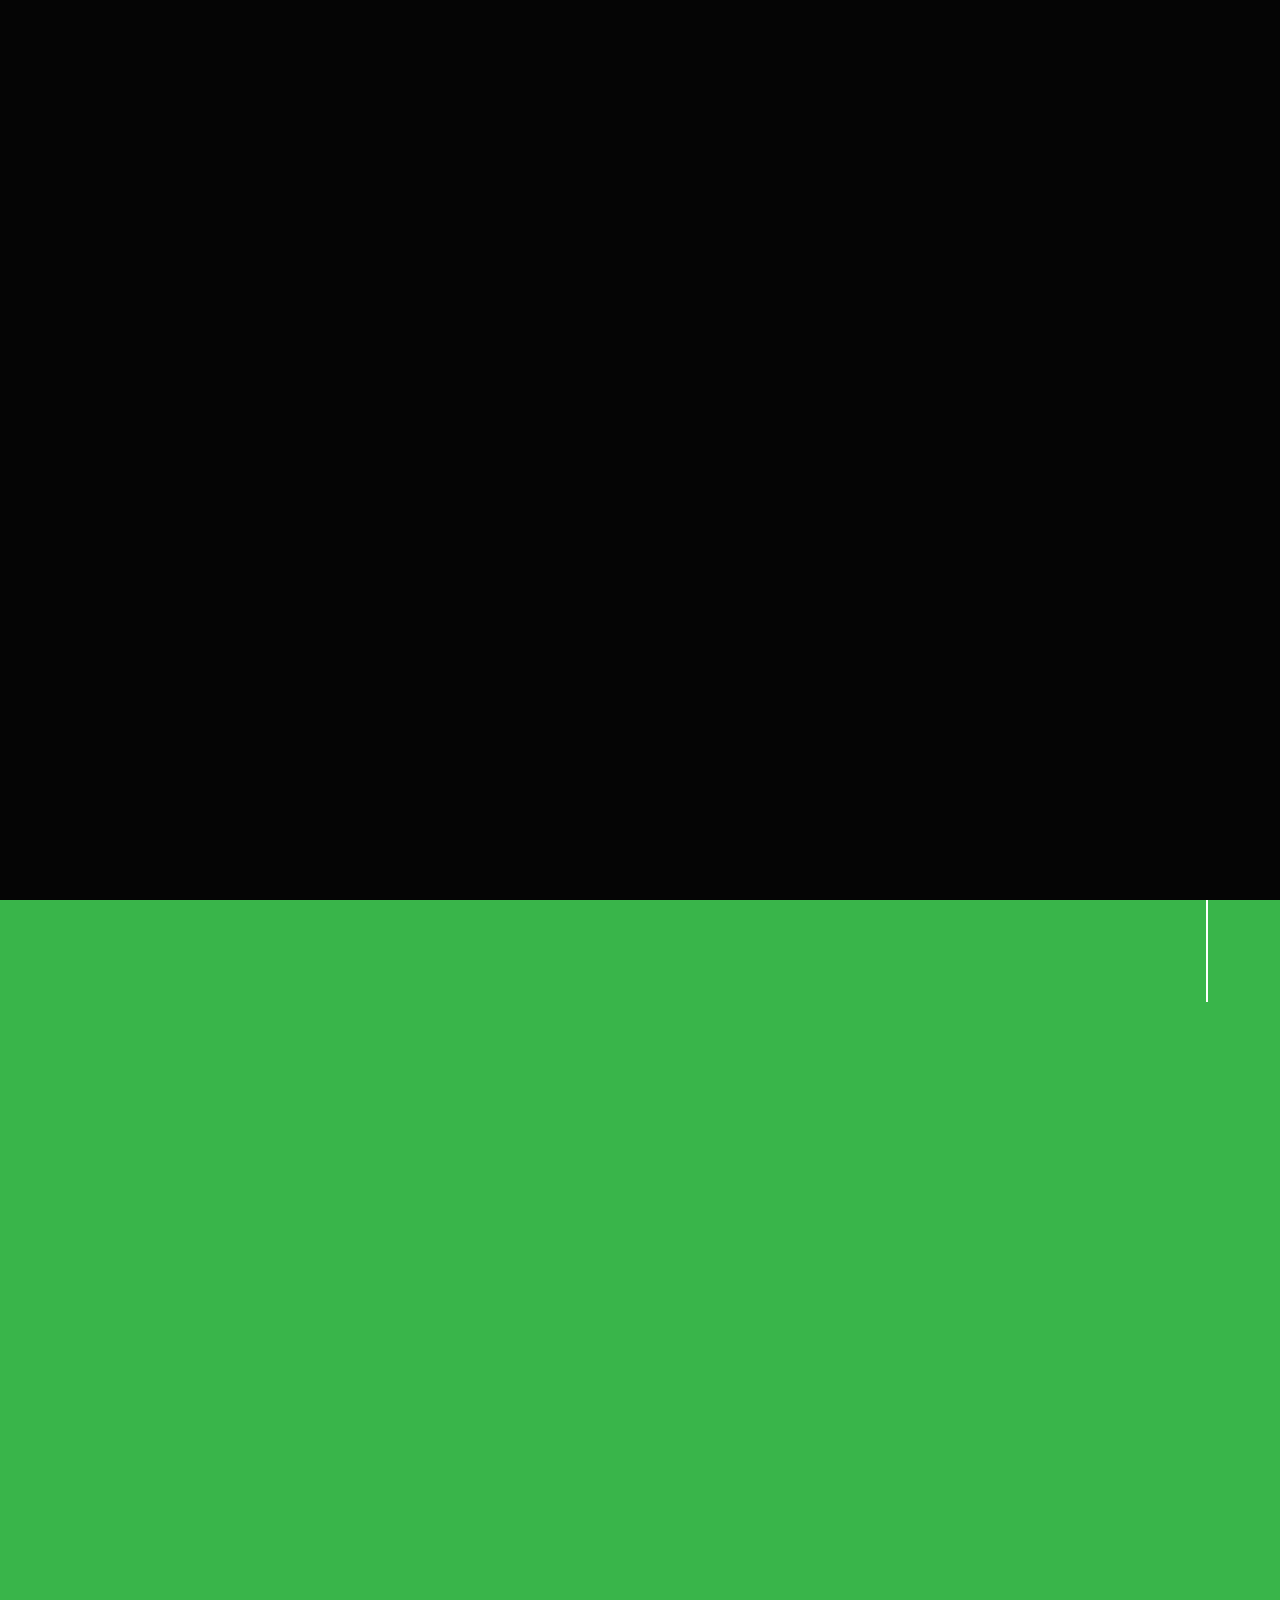
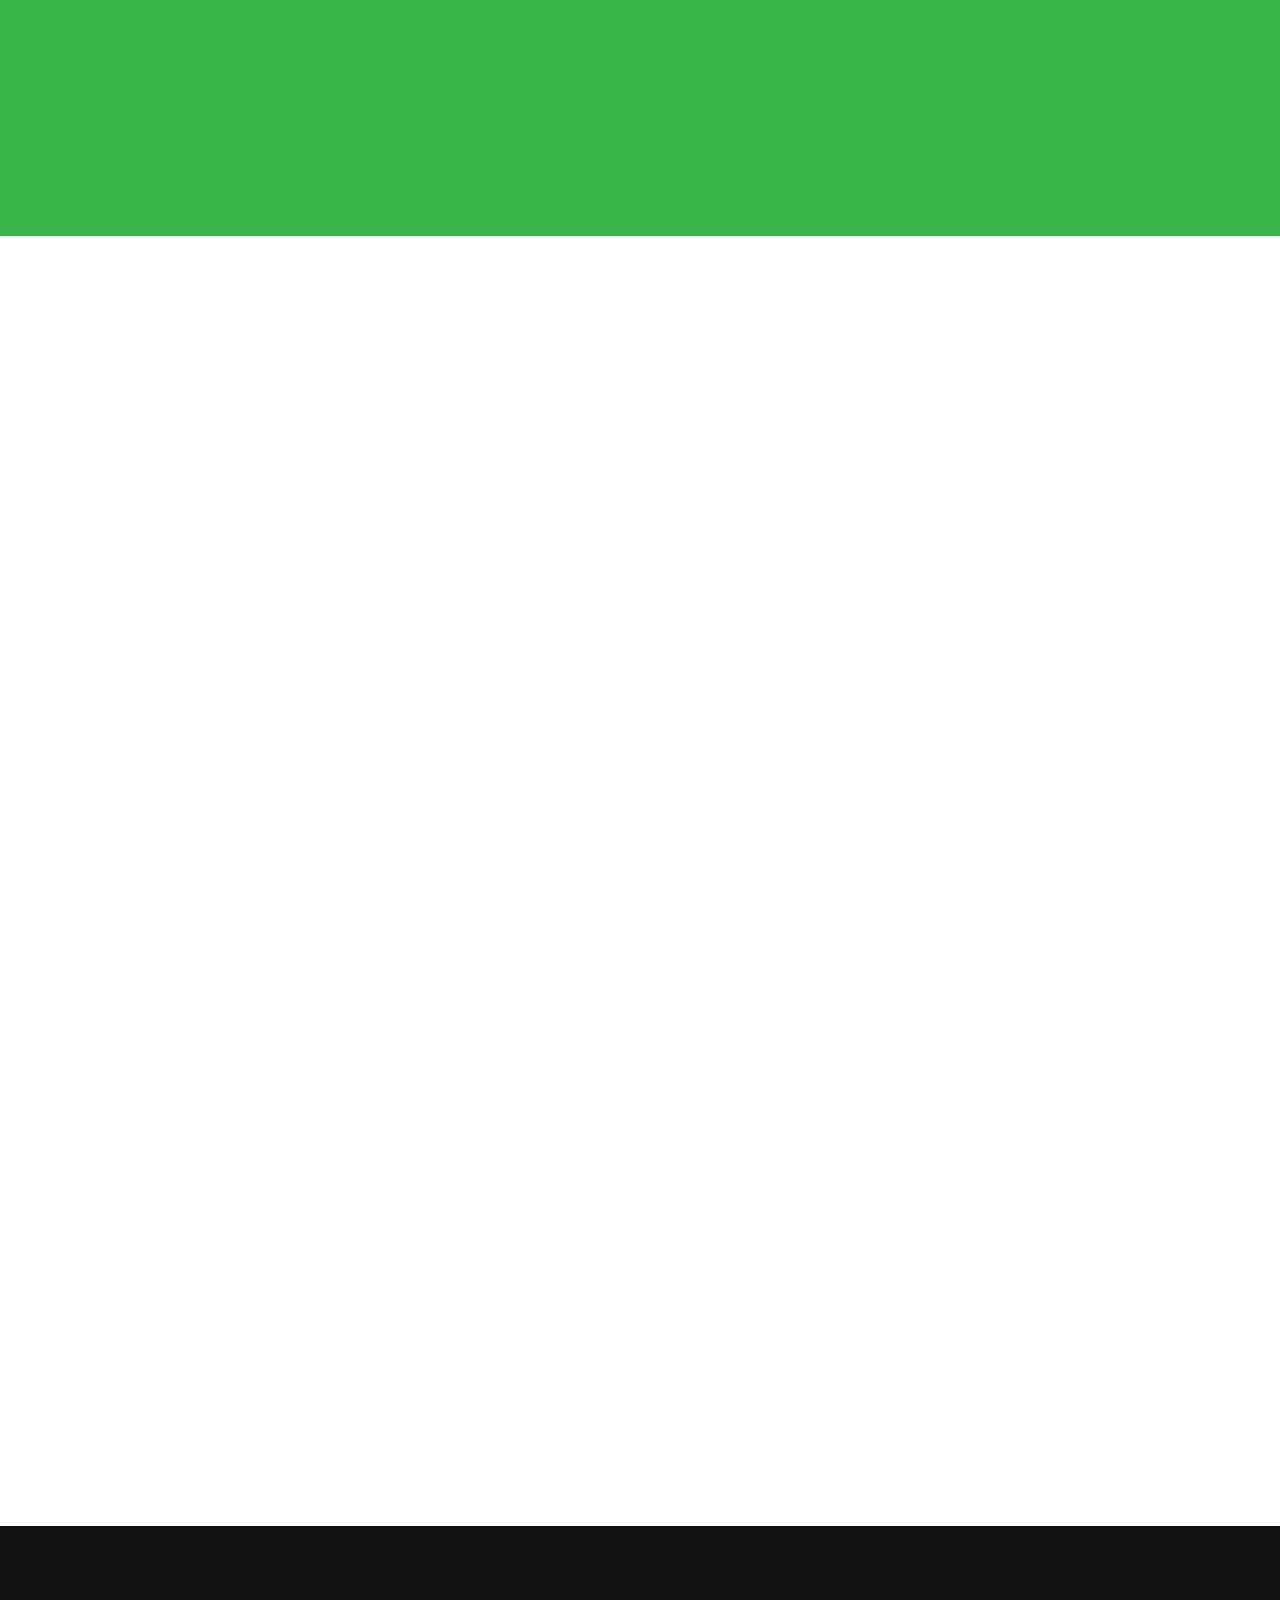
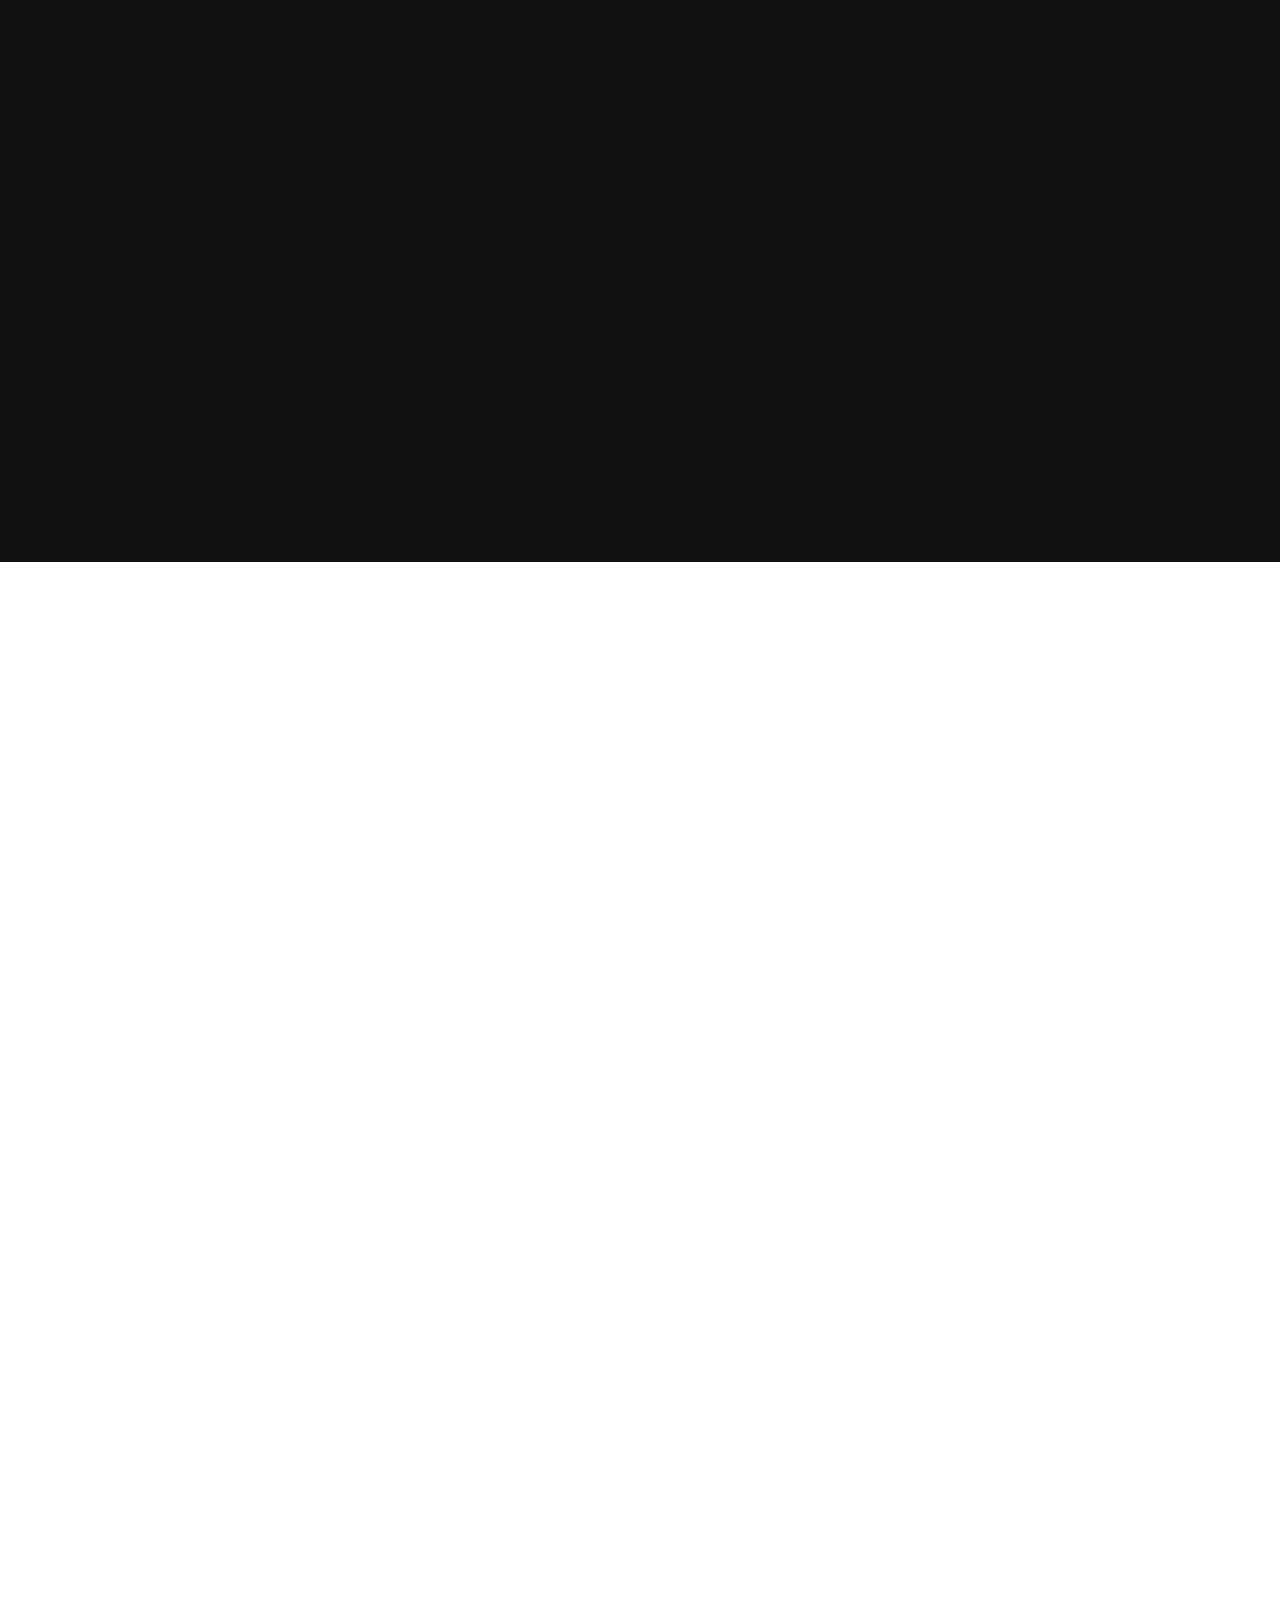
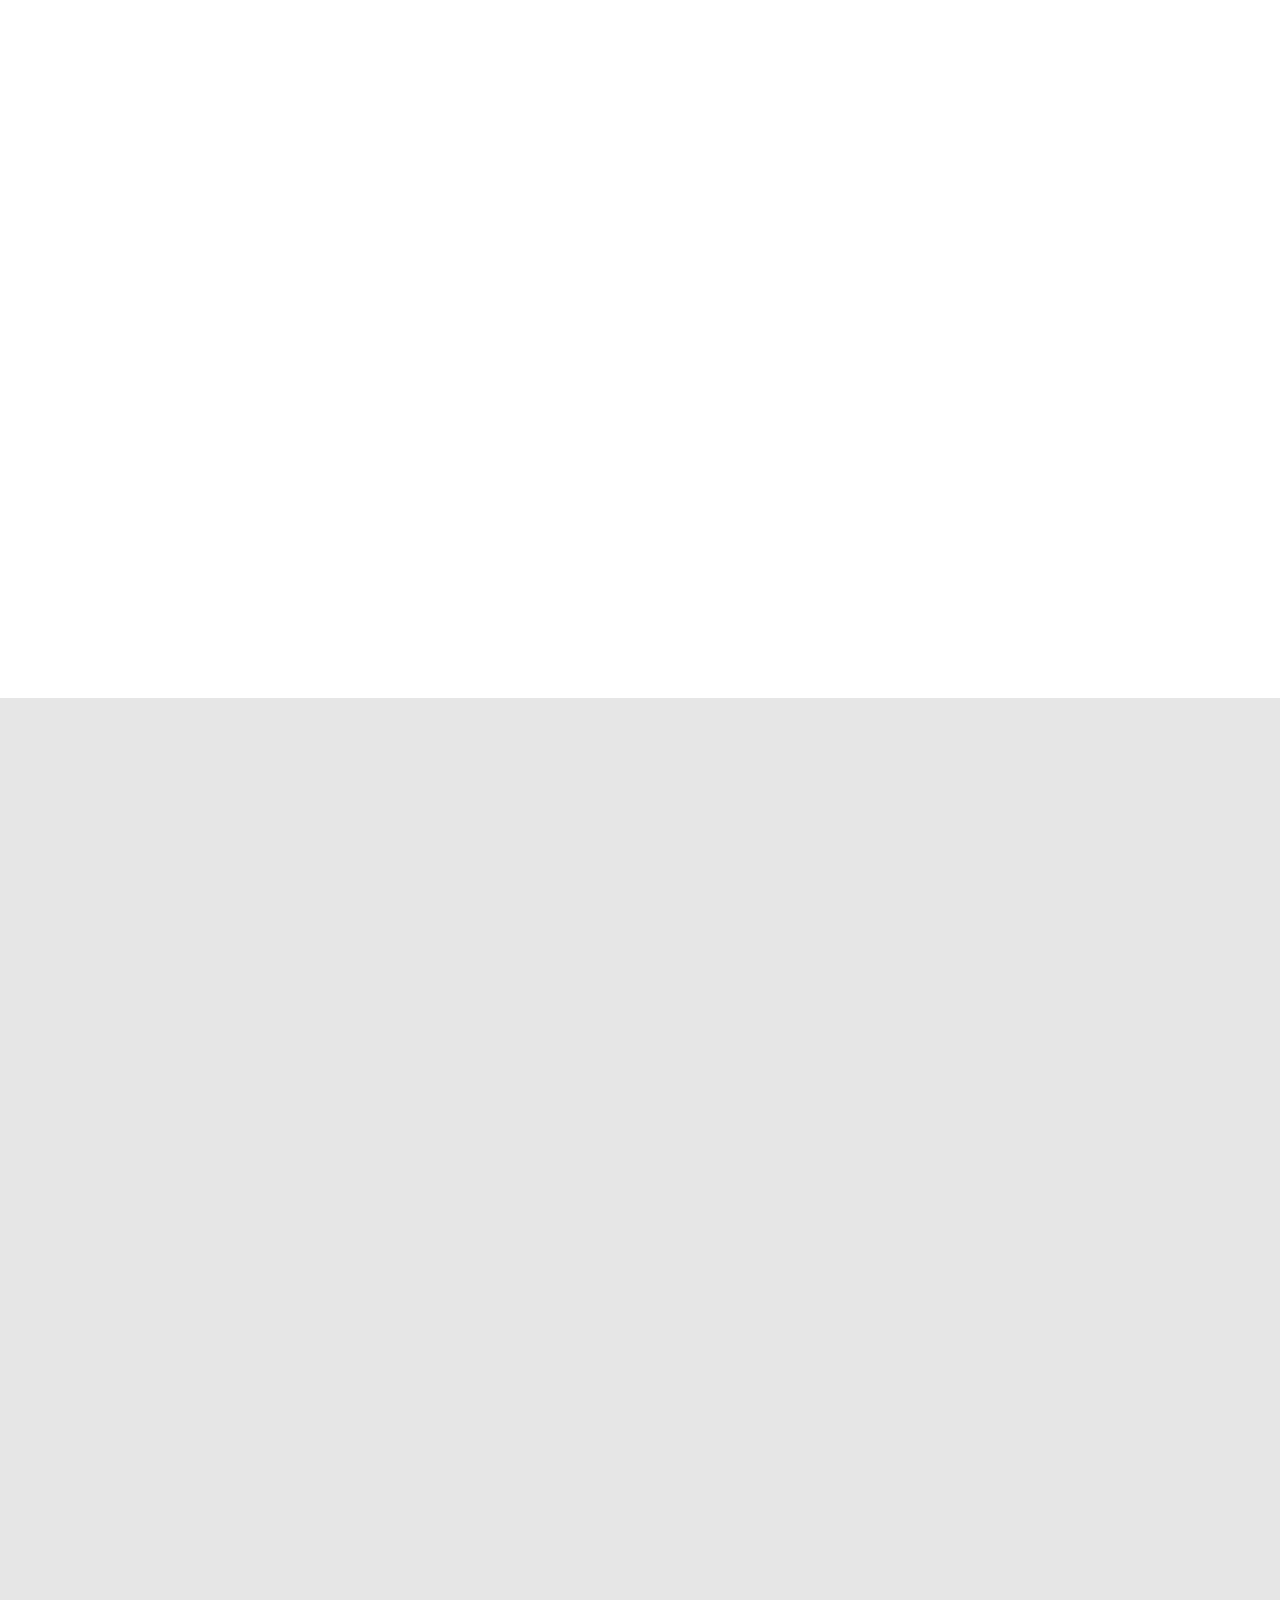
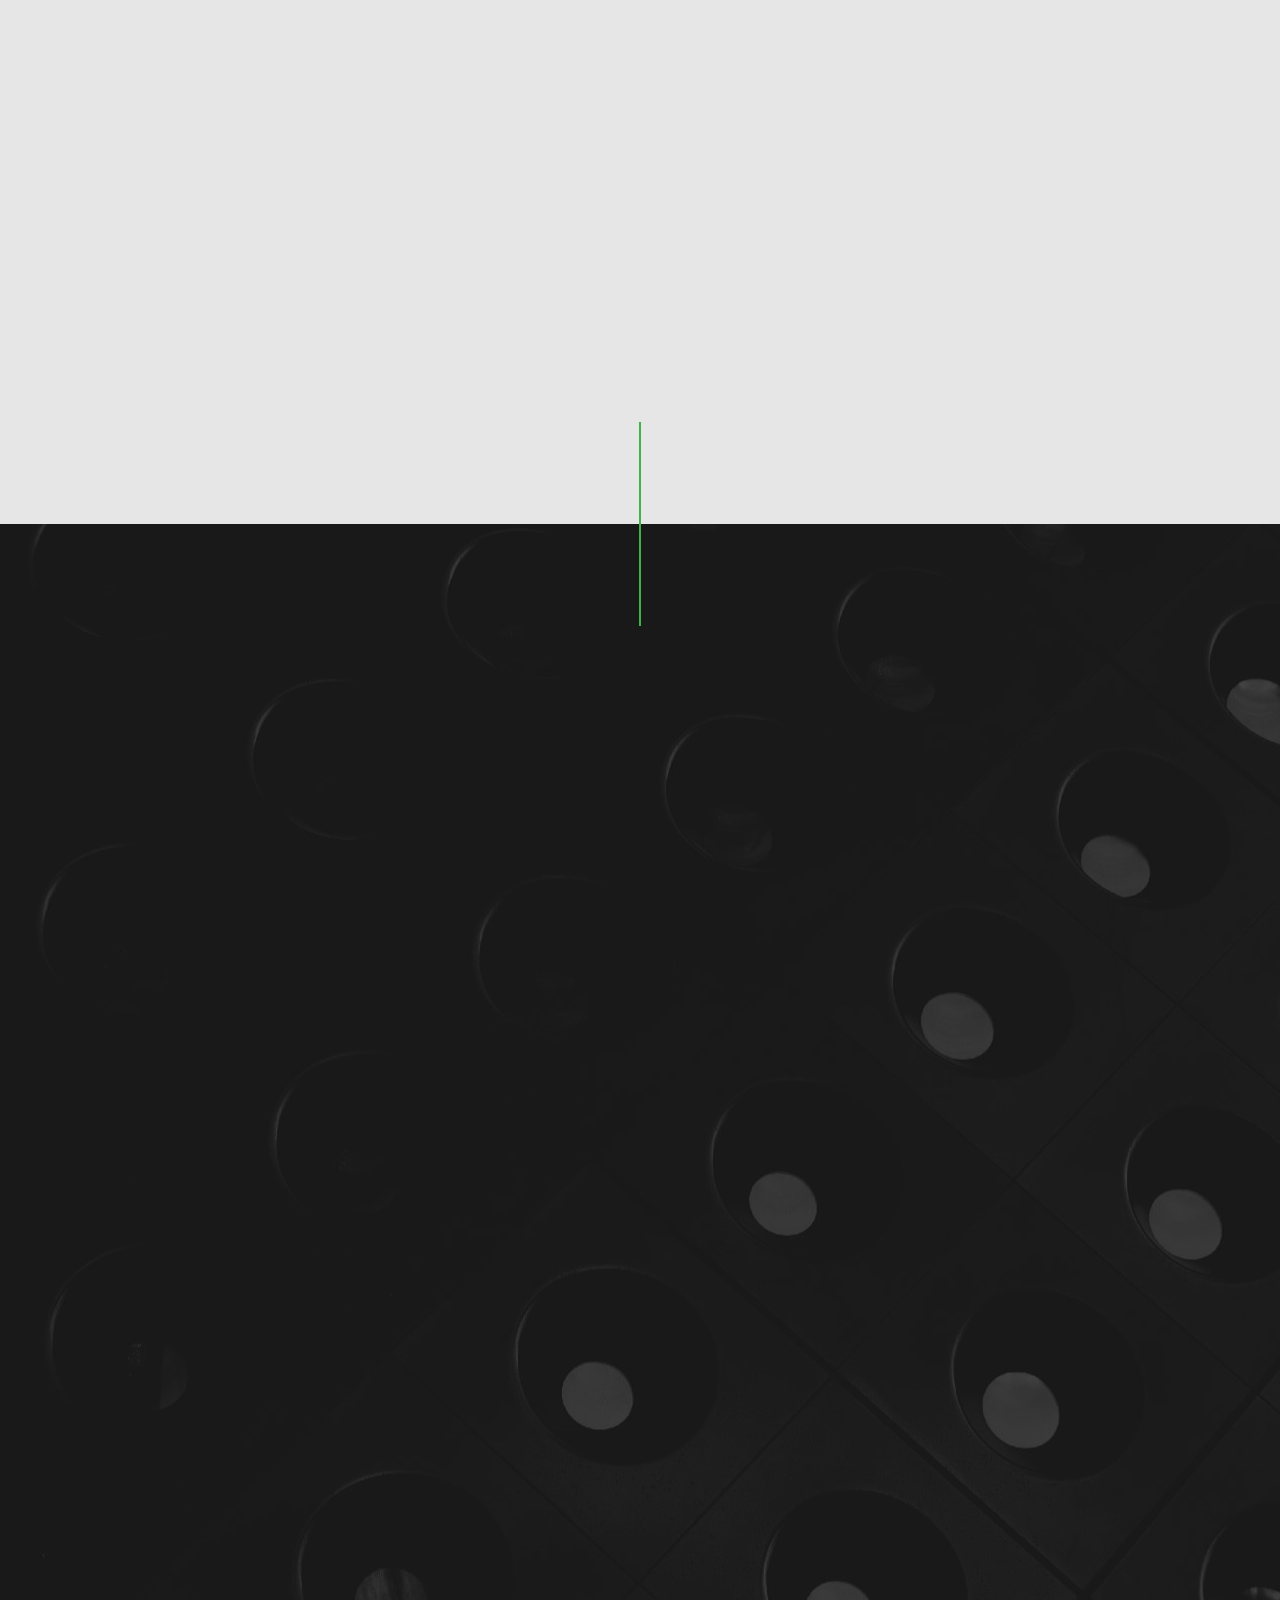
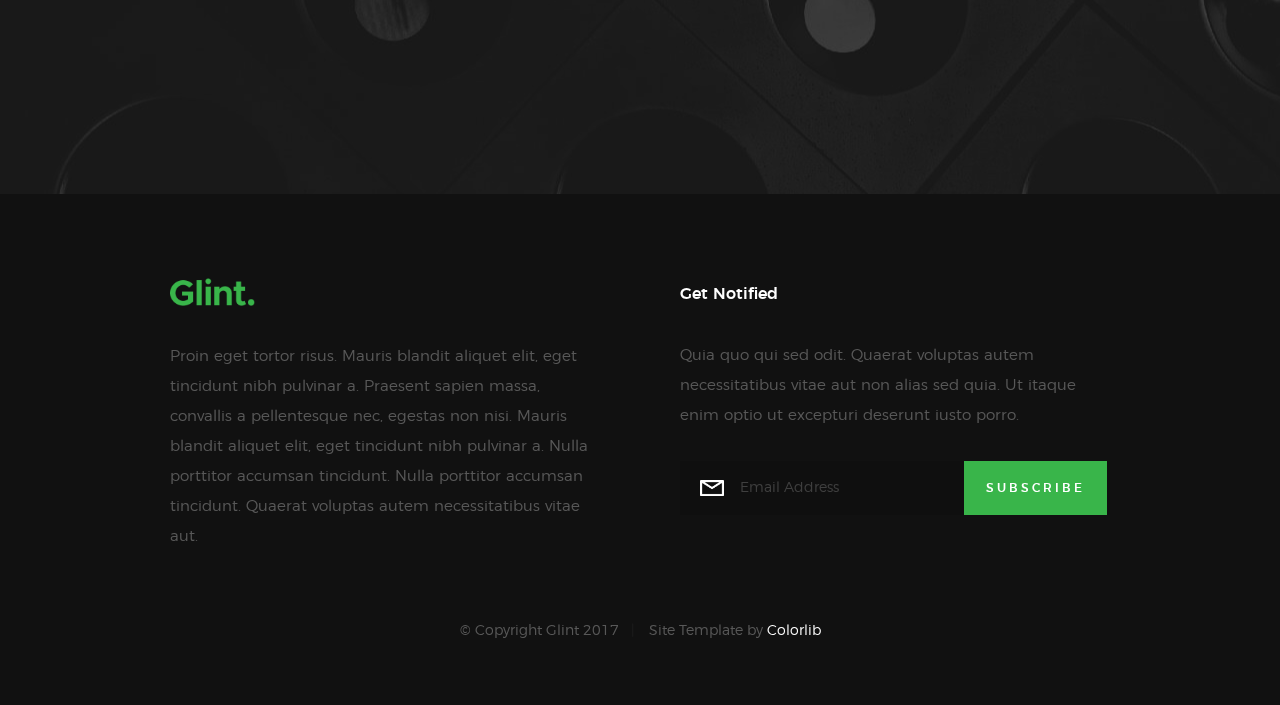
==== index.html @ 0a6ae0b5 "Updated location of file" ====
<!DOCTYPE html>
<!--[if lt IE 9 ]><html class="no-js oldie" lang="en"> <![endif]-->
<!--[if IE 9 ]><html class="no-js oldie ie9" lang="en"> <![endif]-->
<!--[if (gte IE 9)|!(IE)]><!-->
<html class="no-js" lang="en">
<!--<![endif]-->

<head>

    <!--- basic page needs
    ================================================== -->
    <meta charset="utf-8">
    <title>Glint</title>
    <meta name="description" content="">
    <meta name="author" content="">

    <!-- mobile specific metas
    ================================================== -->
    <meta name="viewport" content="width=device-width, initial-scale=1">

    <!-- CSS
    ================================================== -->
    <link rel="stylesheet" href="css/base.css">
    <link rel="stylesheet" href="css/vendor.css">
    <link rel="stylesheet" href="css/main.css">

    <!-- script
    ================================================== -->
    <script src="js/modernizr.js"></script>
    <script src="js/pace.min.js"></script>

    <!-- favicons
    ================================================== -->
    <link rel="shortcut icon" href="favicon.ico" type="image/x-icon">
    <link rel="icon" href="favicon.ico" type="image/x-icon">

</head>

<body id="top">

    <!-- header
    ================================================== -->
    <header class="s-header">

        <div class="header-logo">
            <a class="site-logo" href="index.html">
                <img src="images/logo.png" alt="Homepage">
            </a>
        </div>

        <nav class="header-nav">

            <a href="#0" class="header-nav__close" title="close"><span>Close</span></a>

            <div class="header-nav__content">
                <h3>Navigation</h3>
                
                <ul class="header-nav__list">
                    <li class="current"><a class="smoothscroll"  href="#home" title="home">Home</a></li>
                    <li><a class="smoothscroll"  href="#about" title="about">About</a></li>
                    <li><a class="smoothscroll"  href="#services" title="services">Services</a></li>
                    <li><a class="smoothscroll"  href="#works" title="works">Works</a></li>
                    <li><a class="smoothscroll"  href="#clients" title="clients">Clients</a></li>
                    <li><a class="smoothscroll"  href="#contact" title="contact">Contact</a></li>
                </ul>
    
                <p>Perspiciatis hic praesentium nesciunt. Et neque a dolorum <a href='#0'>voluptatem</a> porro iusto sequi veritatis libero enim. Iusto id suscipit veritatis neque reprehenderit.</p>
    
                <ul class="header-nav__social">
                    <li>
                        <a href="#"><i class="fa fa-facebook"></i></a>
                    </li>
                    <li>
                        <a href="#"><i class="fa fa-twitter"></i></a>
                    </li>
                    <li>
                        <a href="#"><i class="fa fa-instagram"></i></a>
                    </li>
                    <li>
                        <a href="#"><i class="fa fa-behance"></i></a>
                    </li>
                    <li>
                        <a href="#"><i class="fa fa-dribbble"></i></a>
                    </li>
                </ul>

            </div> <!-- end header-nav__content -->

        </nav>  <!-- end header-nav -->

        <a class="header-menu-toggle" href="#0">
            <span class="header-menu-text">Menu</span>
            <span class="header-menu-icon"></span>
        </a>

    </header> <!-- end s-header -->


    <!-- home
    ================================================== -->
    <section id="home" class="s-home target-section" data-parallax="scroll" data-image-src="images/hero-bg.jpg" data-natural-width=3000 data-natural-height=2000 data-position-y=center>

        <div class="overlay"></div>
        <div class="shadow-overlay"></div>

        <div class="home-content">

            <div class="row home-content__main">

                <h3>Welcome to Glint</h3>

                <h1>
                    We are a creative group <br>
                    of people who design <br>
                    influential brands and <br>
                    digital experiences.
                </h1>

                <div class="home-content__buttons">
                    <a href="#contact" class="smoothscroll btn btn--stroke">
                        Start a Project
                    </a>
                    <a href="#about" class="smoothscroll btn btn--stroke">
                        More About Us
                    </a>
                </div>

            </div>

            <div class="home-content__scroll">
                <a href="#about" class="scroll-link smoothscroll">
                    <span>Scroll Down</span>
                </a>
            </div>

            <div class="home-content__line"></div>

        </div> <!-- end home-content -->


        <ul class="home-social">
            <li>
                <a href="#0"><i class="fa fa-facebook" aria-hidden="true"></i><span>Facebook</span></a>
            </li>
            <li>
                <a href="#0"><i class="fa fa-twitter" aria-hidden="true"></i><span>Twiiter</span></a>
            </li>
            <li>
                <a href="#0"><i class="fa fa-instagram" aria-hidden="true"></i><span>Instagram</span></a>
            </li>
            <li>
                <a href="#0"><i class="fa fa-behance" aria-hidden="true"></i><span>Behance</span></a>
            </li>
            <li>
                <a href="#0"><i class="fa fa-dribbble" aria-hidden="true"></i><span>Dribbble</span></a>
            </li>
        </ul> 
        <!-- end home-social -->

    </section> <!-- end s-home -->


    <!-- about
    ================================================== -->
    <section id='about' class="s-about">

        <div class="row section-header has-bottom-sep" data-aos="fade-up">
            <div class="col-full">
                <h3 class="subhead subhead--dark">Hello There</h3>
                <h1 class="display-1 display-1--light">We Are Glint</h1>
            </div>
        </div> <!-- end section-header -->

        <div class="row about-desc" data-aos="fade-up">
            <div class="col-full">
                <p>
                Lorem ipsum dolor sit amet, consectetur adipisicing elit, sed do eiusmod tempor incididunt ut labore et dolore magna aliqua. Ut enim ad minim veniam, quis nostrud exercitation ullamco laboris nisi ut aliquip ex ea commodo consequat. Duis aute irure dolor in reprehenderit in voluptate velit esse cillum dolore eu fugiat nulla pariatur. Excepteur sint occaecat cupidatat non proident, sunt in culpa qui officia deserunt. 
                </p>
            </div>
        </div> <!-- end about-desc -->

        <div class="row about-stats stats block-1-4 block-m-1-2 block-mob-full" data-aos="fade-up">
                
            <div class="col-block stats__col ">
                <div class="stats__count">127</div>
                <h5>Awards Received</h5>
            </div>
            <div class="col-block stats__col">
                <div class="stats__count">1505</div>
                <h5>Cups of Coffee</h5>
            </div>
            <div class="col-block stats__col">
                <div class="stats__count">109</div>
                <h5>Projects Completed</h5>
            </div>
            <div class="col-block stats__col">
                <div class="stats__count">102</div>
                <h5>Happy Clients</h5> 
            </div>

        </div> <!-- end about-stats -->

        <div class="about__line"></div>

    </section> <!-- end s-about -->


    <!-- services
    ================================================== -->
    <section id='services' class="s-services">

        <div class="row section-header has-bottom-sep" data-aos="fade-up">
            <div class="col-full">
                <h3 class="subhead">What We Do</h3>
                <h1 class="display-2">We’ve got everything you need to launch and grow your business</h1>
            </div>
        </div> <!-- end section-header -->

        <div class="row services-list block-1-2 block-tab-full">

            <div class="col-block service-item" data-aos="fade-up">
                <div class="service-icon">
                    <i class="icon-paint-brush"></i>
                </div>
                <div class="service-text">
                    <h3 class="h2">Brand Identity</h3>
                    <p>Nemo cupiditate ab quibusdam quaerat impedit magni. Earum suscipit ipsum laudantium. 
                    Quo delectus est. Maiores voluptas ab sit natus veritatis ut. Debitis nulla cumque veritatis.
                    Sunt suscipit voluptas ipsa in tempora esse soluta sint.
                    </p>
                </div>
            </div>

            <div class="col-block service-item" data-aos="fade-up">
                <div class="service-icon">
                    <i class="icon-group"></i>
                </div>
                <div class="service-text">
                    <h3 class="h2">Illustration</h3>
                    <p>Nemo cupiditate ab quibusdam quaerat impedit magni. Earum suscipit ipsum laudantium. 
                    Quo delectus est. Maiores voluptas ab sit natus veritatis ut. Debitis nulla cumque veritatis.
                    Sunt suscipit voluptas ipsa in tempora esse soluta sint.
                    </p>
                </div>
            </div>

            <div class="col-block service-item" data-aos="fade-up">
                <div class="service-icon">
                    <i class="icon-megaphone"></i>
                </div>  
                <div class="service-text">
                    <h3 class="h2">Marketing</h3>
                    <p>Nemo cupiditate ab quibusdam quaerat impedit magni. Earum suscipit ipsum laudantium. 
                    Quo delectus est. Maiores voluptas ab sit natus veritatis ut. Debitis nulla cumque veritatis.
                    Sunt suscipit voluptas ipsa in tempora esse soluta sint.
                    </p>
                </div>
            </div>

            <div class="col-block service-item" data-aos="fade-up">
                <div class="service-icon">
                    <i class="icon-earth"></i>
                </div>
                <div class="service-text">
                    <h3 class="h2">Web Design</h3>
                    <p>Nemo cupiditate ab quibusdam quaerat impedit magni. Earum suscipit ipsum laudantium. 
                    Quo delectus est. Maiores voluptas ab sit natus veritatis ut. Debitis nulla cumque veritatis.
                    Sunt suscipit voluptas ipsa in tempora esse soluta sint.
                    </p>
                </div>
            </div>

            <div class="col-block service-item" data-aos="fade-up">
                <div class="service-icon">
                    <i class="icon-cube"></i>
                </div>
                <div class="service-text">
                    <h3 class="h2">Packaging Design</h3>
                    <p>Nemo cupiditate ab quibusdam quaerat impedit magni. Earum suscipit ipsum laudantium. 
                    Quo delectus est. Maiores voluptas ab sit natus veritatis ut. Debitis nulla cumque veritatis.
                    Sunt suscipit voluptas ipsa in tempora esse soluta sint.
                    </p>
                </div>
            </div>
    
            <div class="col-block service-item" data-aos="fade-up">
                <div class="service-icon"><i class="icon-lego-block"></i></div>
                <div class="service-text">
                    <h3 class="h2">Web Development</h3>
                    <p>Nemo cupiditate ab quibusdam quaerat impedit magni. Earum suscipit ipsum laudantium. 
                    Quo delectus est. Maiores voluptas ab sit natus veritatis ut. Debitis nulla cumque veritatis.
                    Sunt suscipit voluptas ipsa in tempora esse soluta sint.
                    </p>
                </div>
            </div>

        </div> <!-- end services-list -->

    </section> <!-- end s-services -->


    <!-- works
    ================================================== -->
    <section id='works' class="s-works">

        <div class="intro-wrap">
                
            <div class="row section-header has-bottom-sep light-sep" data-aos="fade-up">
                <div class="col-full">
                    <h3 class="subhead">Recent Works</h3>
                    <h1 class="display-2 display-2--light">We love what we do, check out some of our latest works</h1>
                </div>
            </div> <!-- end section-header -->

        </div> <!-- end intro-wrap -->

        <div class="row works-content">
            <div class="col-full masonry-wrap">
                <div class="masonry">
    
                    <div class="masonry__brick" data-aos="fade-up">
                        <div class="item-folio">
                                
                            <div class="item-folio__thumb">
                                <a href="images/portfolio/gallery/g-shutterbug.jpg" class="thumb-link" title="Shutterbug" data-size="1050x700">
                                    <img src="images/portfolio/lady-shutterbug.jpg" 
                                         srcset="images/portfolio/lady-shutterbug.jpg 1x, images/portfolio/lady-shutterbug@2x.jpg 2x" alt="">
                                </a>
                            </div>
    
                            <div class="item-folio__text">
                                <h3 class="item-folio__title">
                                    Shutterbug
                                </h3>
                                <p class="item-folio__cat">
                                    Branding
                                </p>
                            </div>
    
                            <a href="https://www.behance.net/" class="item-folio__project-link" title="Project link">
                                <i class="icon-link"></i>
                            </a>
    
                            <div class="item-folio__caption">
                                <p>Vero molestiae sed aut natus excepturi. Et tempora numquam. Temporibus iusto quo.Unde dolorem corrupti neque nisi.</p>
                            </div>
    
                        </div>
                    </div> <!-- end masonry__brick -->

                    <div class="masonry__brick" data-aos="fade-up">
                        <div class="item-folio">
                                
                            <div class="item-folio__thumb">
                                <a href="images/portfolio/gallery/g-woodcraft.jpg" class="thumb-link" title="Woodcraft" data-size="1050x700">
                                    <img src="images/portfolio/woodcraft.jpg" 
                                         srcset="images/portfolio/woodcraft.jpg 1x, images/portfolio/woodcraft@2x.jpg 2x" alt="">
                                </a>
                            </div>
    
                            <div class="item-folio__text">
                                <h3 class="item-folio__title">
                                    Woodcraft
                                </h3>
                                <p class="item-folio__cat">
                                    Web Design
                                </p>
                            </div>
    
                            <a href="https://www.behance.net/" class="item-folio__project-link" title="Project link">
                                <i class="icon-link"></i>
                            </a>
    
                            <div class="item-folio__caption">
                                <p>Vero molestiae sed aut natus excepturi. Et tempora numquam. Temporibus iusto quo.Unde dolorem corrupti neque nisi.</p>
                            </div>
    
                        </div>
                    </div> <!-- end masonry__brick -->
    
                    <div class="masonry__brick" data-aos="fade-up">
                        <div class="item-folio">
                                
                            <div class="item-folio__thumb">
                                <a href="images/portfolio/gallery/g-beetle.jpg" class="thumb-link" title="The Beetle Car" data-size="1050x700">
                                    <img src="images/portfolio/the-beetle.jpg"
                                         srcset="images/portfolio/the-beetle.jpg 1x, images/portfolio/the-beetle@2x.jpg 2x" alt="">
                                </a>
                            </div>
    
                            <div class="item-folio__text">
                                <h3 class="item-folio__title">
                                    The Beetle
                                </h3>
                                <p class="item-folio__cat">
                                    Web Development
                                </p>
                            </div>
    
                            <a href="https://www.behance.net/" class="item-folio__project-link" title="Project link">
                                <i class="icon-link"></i>
                            </a>
    
                            <div class="item-folio__caption">
                                <p>Vero molestiae sed aut natus excepturi. Et tempora numquam. Temporibus iusto quo.Unde dolorem corrupti neque nisi.</p>
                            </div>
    
                        </div>
                    </div> <!-- end masonry__brick -->
    
                    <div class="masonry__brick" data-aos="fade-up">
                        <div class="item-folio">
                                
                            <div class="item-folio__thumb">
                                <a href="images/portfolio/gallery/g-grow-green.jpg" class="thumb-link" title="Grow Green" data-size="1050x700">
                                    <img src="images/portfolio/grow-green.jpg" 
                                         srcset="images/portfolio/grow-green.jpg 1x, images/portfolio/grow-green@2x.jpg 2x" alt="">
                                </a>
                            </div>
    
                            <div class="item-folio__text">
                                <h3 class="item-folio__title">
                                    Grow Green
                                </h3>
                                <p class="item-folio__cat">
                                    Branding
                                </p>
                            </div>
    
                            <a href="https://www.behance.net/" class="item-folio__project-link" title="Project link">
                                <i class="icon-link"></i>
                            </a>
    
                            <div class="item-folio__caption">
                                <p>Vero molestiae sed aut natus excepturi. Et tempora numquam. Temporibus iusto quo.Unde dolorem corrupti neque nisi.</p>
                            </div>
    
                        </div>
                    </div> <!-- end masonry__brick -->

                    <div class="masonry__brick" data-aos="fade-up">
                        <div class="item-folio">
                                
                            <div class="item-folio__thumb">
                                <a href="images/portfolio/gallery/g-guitarist.jpg" class="thumb-link" title="Guitarist" data-size="1050x700">
                                    <img src="images/portfolio/guitarist.jpg" 
                                         srcset="images/portfolio/guitarist.jpg 1x, images/portfolio/guitarist@2x.jpg 2x" alt="">
                                </a>
                            </div>
    
                            <div class="item-folio__text">
                                <h3 class="item-folio__title">
                                    Guitarist
                                </h3>
                                <p class="item-folio__cat">
                                    Web Design
                                </p>
                            </div>
    
                            <a href="https://www.behance.net/" class="item-folio__project-link" title="Project link">
                                <i class="icon-link"></i>
                            </a>
    
                            <div class="item-folio__caption">
                                <p>Vero molestiae sed aut natus excepturi. Et tempora numquam. Temporibus iusto quo.Unde dolorem corrupti neque nisi.</p>
                            </div>
    
                        </div>
                    </div> <!-- end masonry__brick -->
    
                    <div class="masonry__brick" data-aos="fade-up">
                        <div class="item-folio">
                                
                            <div class="item-folio__thumb">
                                <a href="images/portfolio/gallery/g-palmeira.jpg" class="thumb-link" title="Palmeira" data-size="1050x700">
                                    <img src="images/portfolio/palmeira.jpg"
                                         srcset="images/portfolio/palmeira.jpg 1x, images/portfolio/palmeira@2x.jpg 2x" alt="">
                                </a>
                            </div>
    
                            <div class="item-folio__text">
                                <h3 class="item-folio__title">
                                    Palmeira
                                </h3>
                                <p class="item-folio__cat">
                                    Web Design
                                </p>
                            </div>
    
                            <a href="https://www.behance.net/" class="item-folio__project-link" title="Project link">
                                <i class="icon-link"></i>
                            </a>
    
                            <div class="item-folio__caption">
                                <p>Vero molestiae sed aut natus excepturi. Et tempora numquam. Temporibus iusto quo.Unde dolorem corrupti neque nisi.</p>
                            </div>
    
                        </div>
                    </div> <!-- end masonry__brick -->

                </div> <!-- end masonry -->
            </div> <!-- end col-full -->
        </div> <!-- end works-content -->

    </section> <!-- end s-works -->


    <!-- clients
    ================================================== -->
    <section id="clients" class="s-clients">

        <div class="row section-header" data-aos="fade-up">
            <div class="col-full">
                <h3 class="subhead">Our Clients</h3>
                <h1 class="display-2">Glint has been honored to
                partner up with these clients</h1>
            </div>
        </div> <!-- end section-header -->

        <div class="row clients-outer" data-aos="fade-up">
            <div class="col-full">
                <div class="clients">
                    
                    <a href="#0" title="" class="clients__slide"><img src="images/clients/apple.png" /></a>
                    <a href="#0" title="" class="clients__slide"><img src="images/clients/atom.png" /></a>
                    <a href="#0" title="" class="clients__slide"><img src="images/clients/blackberry.png" /></a>
                    <a href="#0" title="" class="clients__slide"><img src="images/clients/dropbox.png" /></a>
                    <a href="#0" title="" class="clients__slide"><img src="images/clients/envato.png" /></a>
                    <a href="#0" title="" class="clients__slide"><img src="images/clients/firefox.png" /></a>
                    <a href="#0" title="" class="clients__slide"><img src="images/clients/joomla.png" /></a>
                    <a href="#0" title="" class="clients__slide"><img src="images/clients/magento.png" /></a>
                     
                </div> <!-- end clients -->
            </div> <!-- end col-full -->
        </div> <!-- end clients-outer -->

        <div class="row clients-testimonials" data-aos="fade-up">
            <div class="col-full">
                <div class="testimonials">

                    <div class="testimonials__slide">

                        <p>Qui ipsam temporibus quisquam vel. Maiores eos cumque distinctio nam accusantium ipsum. 
                        Laudantium quia consequatur molestias delectus culpa facere hic dolores aperiam. Accusantium quos qui praesentium corpori.
                        Excepturi nam cupiditate culpa doloremque deleniti repellat.</p>

                        <img src="images/avatars/user-01.jpg" alt="Author image" class="testimonials__avatar">
                        <div class="testimonials__info">
                            <span class="testimonials__name">Tim Cook</span> 
                            <span class="testimonials__pos">CEO, Apple</span>
                        </div>

                    </div>

                    <div class="testimonials__slide">
                        
                        <p>Excepturi nam cupiditate culpa doloremque deleniti repellat. Veniam quos repellat voluptas animi adipisci.
                        Nisi eaque consequatur. Quasi voluptas eius distinctio. Atque eos maxime. Qui ipsam temporibus quisquam vel.</p>

                        <img src="images/avatars/user-05.jpg" alt="Author image" class="testimonials__avatar">
                        <div class="testimonials__info">
                            <span class="testimonials__name">Sundar Pichai</span> 
                            <span class="testimonials__pos">CEO, Google</span>
                        </div>

                    </div>

                    <div class="testimonials__slide">
                        
                        <p>Repellat dignissimos libero. Qui sed at corrupti expedita voluptas odit. Nihil ea quia nesciunt. Ducimus aut sed ipsam.  
                        Autem eaque officia cum exercitationem sunt voluptatum accusamus. Quasi voluptas eius distinctio.</p>

                        <img src="images/avatars/user-02.jpg" alt="Author image" class="testimonials__avatar">
                        <div class="testimonials__info">
                            <span class="testimonials__name">Satya Nadella</span> 
                            <span class="testimonials__pos">CEO, Microsoft</span>
                        </div>

                    </div>

                </div><!-- end testimonials -->
                
            </div> <!-- end col-full -->
        </div> <!-- end client-testimonials -->

    </section> <!-- end s-clients -->


    <!-- contact
    ================================================== -->
    <section id="contact" class="s-contact">

        <div class="overlay"></div>
        <div class="contact__line"></div>

        <div class="row section-header" data-aos="fade-up">
            <div class="col-full">
                <h3 class="subhead">Contact Us</h3>
                <h1 class="display-2 display-2--light">Reach out for a new project or just say hello</h1>
            </div>
        </div>

        <div class="row contact-content" data-aos="fade-up">
            
            <div class="contact-primary">

                <h3 class="h6">Send Us A Message</h3>

                <form name="contactForm" id="contactForm" method="post" action="" novalidate="novalidate">
                    <fieldset>
    
                    <div class="form-field">
                        <input name="contactName" type="text" id="contactName" placeholder="Your Name" value="" minlength="2" required="" aria-required="true" class="full-width">
                    </div>
                    <div class="form-field">
                        <input name="contactEmail" type="email" id="contactEmail" placeholder="Your Email" value="" required="" aria-required="true" class="full-width">
                    </div>
                    <div class="form-field">
                        <input name="contactSubject" type="text" id="contactSubject" placeholder="Subject" value="" class="full-width">
                    </div>
                    <div class="form-field">
                        <textarea name="contactMessage" id="contactMessage" placeholder="Your Message" rows="10" cols="50" required="" aria-required="true" class="full-width"></textarea>
                    </div>
                    <div class="form-field">
                        <button class="full-width btn--primary">Submit</button>
                        <div class="submit-loader">
                            <div class="text-loader">Sending...</div>
                            <div class="s-loader">
                                <div class="bounce1"></div>
                                <div class="bounce2"></div>
                                <div class="bounce3"></div>
                            </div>
                        </div>
                    </div>
    
                    </fieldset>
                </form>

                <!-- contact-warning -->
                <div class="message-warning">
                    Something went wrong. Please try again.
                </div> 
            
                <!-- contact-success -->
                <div class="message-success">
                    Your message was sent, thank you!<br>
                </div>

            </div> <!-- end contact-primary -->

            <div class="contact-secondary">
                <div class="contact-info">

                    <h3 class="h6 hide-on-fullwidth">Contact Info</h3>

                    <div class="cinfo">
                        <h5>Where to Find Us</h5>
                        <p>
                            1600 Amphitheatre Parkway<br>
                            Mountain View, CA<br>
                            94043 US
                        </p>
                    </div>

                    <div class="cinfo">
                        <h5>Email Us At</h5>
                        <p>
                            contact@glintsite.com<br>
                            info@glintsite.com
                        </p>
                    </div>

                    <div class="cinfo">
                        <h5>Call Us At</h5>
                        <p>
                            Phone: (+63) 555 1212<br>
                            Mobile: (+63) 555 0100<br>
                            Fax: (+63) 555 0101
                        </p>
                    </div>

                    <ul class="contact-social">
                        <li>
                            <a href="#"><i class="fa fa-facebook" aria-hidden="true"></i></a>
                        </li>
                        <li>
                            <a href="#"><i class="fa fa-twitter" aria-hidden="true"></i></a>
                        </li>
                        <li>
                            <a href="#"><i class="fa fa-instagram" aria-hidden="true"></i></a>
                        </li>
                        <li>
                            <a href="#"><i class="fa fa-behance" aria-hidden="true"></i></a>
                        </li>
                        <li>
                            <a href="#"><i class="fa fa-dribbble" aria-hidden="true"></i></a>
                        </li>
                    </ul> <!-- end contact-social -->

                </div> <!-- end contact-info -->
            </div> <!-- end contact-secondary -->

        </div> <!-- end contact-content -->

    </section> <!-- end s-contact -->


    <!-- footer
    ================================================== -->
    <footer>

        <div class="row footer-main">

            <div class="col-six tab-full left footer-desc">

                <div class="footer-logo"></div>
                Proin eget tortor risus. Mauris blandit aliquet elit, eget tincidunt nibh pulvinar a. Praesent sapien massa, convallis a pellentesque nec, egestas non nisi. Mauris blandit aliquet elit, eget tincidunt nibh pulvinar a. Nulla porttitor accumsan tincidunt. Nulla porttitor accumsan tincidunt. Quaerat voluptas autem necessitatibus vitae aut.

            </div>

            <div class="col-six tab-full right footer-subscribe">

                <h4>Get Notified</h4>
                <p>Quia quo qui sed odit. Quaerat voluptas autem necessitatibus vitae aut non alias sed quia. Ut itaque enim optio ut excepturi deserunt iusto porro.</p>

                <div class="subscribe-form">
                    <form id="mc-form" class="group" novalidate="true">
                        <input type="email" value="" name="EMAIL" class="email" id="mc-email" placeholder="Email Address" required="">
                        <input type="submit" name="subscribe" value="Subscribe">
                        <label for="mc-email" class="subscribe-message"></label>
                    </form>
                </div>

            </div>

        </div> <!-- end footer-main -->

        <div class="row footer-bottom">

            <div class="col-twelve">
                <div class="copyright">
                    <span>© Copyright Glint 2017</span> 
                    <span>Site Template by <a href="https://www.colorlib.com/">Colorlib</a></span>	
                </div>

                <div class="go-top">
                    <a class="smoothscroll" title="Back to Top" href="#top"><i class="icon-arrow-up" aria-hidden="true"></i></a>
                </div>
            </div>

        </div> <!-- end footer-bottom -->

    </footer> <!-- end footer -->


    <!-- photoswipe background
    ================================================== -->
    <div aria-hidden="true" class="pswp" role="dialog" tabindex="-1">

        <div class="pswp__bg"></div>
        <div class="pswp__scroll-wrap">

            <div class="pswp__container">
                <div class="pswp__item"></div>
                <div class="pswp__item"></div>
                <div class="pswp__item"></div>
            </div>

            <div class="pswp__ui pswp__ui--hidden">
                <div class="pswp__top-bar">
                    <div class="pswp__counter"></div><button class="pswp__button pswp__button--close" title="Close (Esc)"></button> <button class="pswp__button pswp__button--share" title=
                    "Share"></button> <button class="pswp__button pswp__button--fs" title="Toggle fullscreen"></button> <button class="pswp__button pswp__button--zoom" title=
                    "Zoom in/out"></button>
                    <div class="pswp__preloader">
                        <div class="pswp__preloader__icn">
                            <div class="pswp__preloader__cut">
                                <div class="pswp__preloader__donut"></div>
                            </div>
                        </div>
                    </div>
                </div>
                <div class="pswp__share-modal pswp__share-modal--hidden pswp__single-tap">
                    <div class="pswp__share-tooltip"></div>
                </div><button class="pswp__button pswp__button--arrow--left" title="Previous (arrow left)"></button> <button class="pswp__button pswp__button--arrow--right" title=
                "Next (arrow right)"></button>
                <div class="pswp__caption">
                    <div class="pswp__caption__center"></div>
                </div>
            </div>

        </div>

    </div> <!-- end photoSwipe background -->


    <!-- preloader
    ================================================== -->
    <div id="preloader">
        <div id="loader">
            <div class="line-scale-pulse-out">
                <div></div>
                <div></div>
                <div></div>
                <div></div>
                <div></div>
            </div>
        </div>
    </div>


    <!-- Java Script
    ================================================== -->
    <script src="js/jquery-3.2.1.min.js"></script>
    <script src="js/plugins.js"></script>
    <script src="js/main.js"></script>

</body>

</html>
---- css/base.css ----
/* =================================================================== 
 *
 *  Glint v1.0 Base Stylesheet
 *  11-20-2017
 *  ------------------------------------------------------------------
 *
 *  TOC:
 *  # imports 
 *  # normalize
 *  # basic/base setup styles
 *      ## Media
 *      ## Typography resets 
 *      ## links
 *      ## inputs
 *  # grid
 *      ## medium size devices
 *      ## tablets
 *      ## mobile devices
 *      ## small mobile devices
 *  # block grids
 *      ## medium size devices
 *      ## tablets
 *      ## mobile devices
 *      ## small mobile devices
 *  # MISC
 *
 * =================================================================== */


/* ===================================================================
 * # imports 
 *
 * ------------------------------------------------------------------- */
@import url("font-awesome/css/font-awesome.min.css");
@import url("micons/micons.css");
@import url("fonts.css");


/* ===================================================================
 * # normalize
 * normalize.css v5.0.0 | MIT License | 
 * github.com/necolas/normalize.css
 *
 * ------------------------------------------------------------------- */
html {
    font-family: sans-serif;
    line-height: 1.15;
    -ms-text-size-adjust: 100%;
    -webkit-text-size-adjust: 100%;
}

body {
    margin: 0;
}

article,
aside,
footer,
header,
nav,
section {
    display: block;
}

h1 {
    font-size: 2em;
    margin: 0.67em 0;
}

figcaption,
figure,
main {
    display: block;
}

figure {
    margin: 1em 40px;
}

hr {
    box-sizing: content-box;
    height: 0;
    overflow: visible;
}

pre {
    font-family: monospace, monospace;
    font-size: 1em;
}

a {
    background-color: transparent;
    -webkit-text-decoration-skip: objects;
}

a:active,
a:hover {
    outline-width: 0;
}

abbr[title] {
    border-bottom: none;
    text-decoration: underline;
    text-decoration: underline dotted;
}

b,
strong {
    font-weight: inherit;
}

b,
strong {
    font-weight: bolder;
}

code,
kbd,
samp {
    font-family: monospace, monospace;
    font-size: 1em;
}

dfn {
    font-style: italic;
}

mark {
    background-color: #ff0;
    color: #000;
}

small {
    font-size: 80%;
}

sub,
sup {
    font-size: 75%;
    line-height: 0;
    position: relative;
    vertical-align: baseline;
}

sub {
    bottom: -0.25em;
}

sup {
    top: -0.5em;
}

audio,
video {
    display: inline-block;
}

audio:not([controls]) {
    display: none;
    height: 0;
}

img {
    border-style: none;
}

svg:not(:root) {
    overflow: hidden;
}

button,
input,
optgroup,
select,
textarea {
    font-family: sans-serif;
    font-size: 100%;
    line-height: 1.15;
    margin: 0;
}

button,
input {
    overflow: visible;
}

button,
select {
    text-transform: none;
}

button,
html [type="button"],
[type="reset"],
[type="submit"] {
    -webkit-appearance: button;
}

button::-moz-focus-inner,
[type="button"]::-moz-focus-inner,
[type="reset"]::-moz-focus-inner,
[type="submit"]::-moz-focus-inner {
    border-style: none;
    padding: 0;
}

button:-moz-focusring,
[type="button"]:-moz-focusring,
[type="reset"]:-moz-focusring,
[type="submit"]:-moz-focusring {
    outline: 1px dotted ButtonText;
}

fieldset {
    border: 1px solid #c0c0c0;
    margin: 0 2px;
    padding: 0.35em 0.625em 0.75em;
}

legend {
    box-sizing: border-box;
    color: inherit;
    display: table;
    max-width: 100%;
    padding: 0;
    white-space: normal;
}

progress {
    display: inline-block;
    vertical-align: baseline;
}

textarea {
    overflow: auto;
}

[type="checkbox"],
[type="radio"] {
    box-sizing: border-box;
    padding: 0;
}

[type="number"]::-webkit-inner-spin-button,
[type="number"]::-webkit-outer-spin-button {
    height: auto;
}

[type="search"] {
    -webkit-appearance: textfield;
    outline-offset: -2px;
}

[type="search"]::-webkit-search-cancel-button,
[type="search"]::-webkit-search-decoration {
    -webkit-appearance: none;
}

::-webkit-file-upload-button {
    -webkit-appearance: button;
    font: inherit;
}

details,
menu {
    display: block;
}

summary {
    display: list-item;
}

canvas {
    display: inline-block;
}

template {
    display: none;
}

[hidden] {
    display: none;
}


/* ===================================================================
 * # basic/base setup styles
 *
 * ------------------------------------------------------------------- */
html {
    font-size: 62.5%;
    box-sizing: border-box;
}

*,
*::before,
*::after {
    box-sizing: inherit;
}

body {
    font-weight: normal;
    line-height: 1;
    word-wrap: break-word;
    text-rendering: optimizeLegibility;
    -webkit-overflow-scrolling: touch;
    -webkit-text-size-adjust: none;
}

body,
input,
button {
    -moz-osx-font-smoothing: grayscale;
    -webkit-font-smoothing: antialiased;
}


/* ------------------------------------------------------------------- 
 * ## Media
 * ------------------------------------------------------------------- */
img,
video {
    max-width: 100%;
    height: auto;
}


/* ------------------------------------------------------------------- 
 * ## Typography resets 
 * ------------------------------------------------------------------- */
div,
dl,
dt,
dd,
ul,
ol,
li,
h1,
h2,
h3,
h4,
h5,
h6,
pre,
form,
p,
blockquote,
th,
td {
    margin: 0;
    padding: 0;
}

h1,
h2,
h3,
h4,
h5,
h6 {
    -webkit-font-smoothing: auto;
    -webkit-font-smoothing: antialiased;
    -webkit-font-variant-ligatures: common-ligatures;
    -moz-font-variant-ligatures: common-ligatures;
    font-variant-ligatures: common-ligatures;
    text-rendering: optimizeLegibility;
}

em,
i {
    font-style: italic;
    line-height: inherit;
}

strong,
b {
    font-weight: bold;
    line-height: inherit;
}

small {
    font-size: 60%;
    line-height: inherit;
}

ol,
ul {
    list-style: none;
}

li {
    display: block;
}


/* ------------------------------------------------------------------- 
 * ## links 
 * ------------------------------------------------------------------- */
a {
    text-decoration: none;
    line-height: inherit;
}

a img {
    border: none;
}


/* ------------------------------------------------------------------- 
 * ## inputs 
 * ------------------------------------------------------------------- */
fieldset {
    margin: 0;
    padding: 0;
}

input[type="email"],
input[type="number"],
input[type="search"],
input[type="text"],
input[type="tel"],
input[type="url"],
input[type="password"],
textarea {
    -webkit-appearance: none;
    -moz-appearance: none;
    -ms-appearance: none;
    -o-appearance: none;
    appearance: none;
}


/* ===================================================================
 * # grid
 *
 * ------------------------------------------------------------------- */
.row {
    width: 94%;
    max-width: 1200px;
    margin: 0 auto;
}

.row:after {
    content: "";
    display: table;
    clear: both;
}

.row .row {
    width: auto;
    max-width: none;
    margin-left: -20px;
    margin-right: -20px;
}


/* column blocks
 * -------------------------------------- */
[class*="col-"] {
    float: left;
    padding: 0 20px;
}

[class*="col-"]+[class*="col-"].end {
    float: right;
}


/* column width classes 
 * -------------------------------------- */
.col-one {
    width: 8.33333%;
}

.col-two,
.col-1-6 {
    width: 16.66667%;
}

.col-three,
.col-1-4 {
    width: 25%;
}

.col-four,
.col-1-3 {
    width: 33.33333%;
}

.col-five {
    width: 41.66667%;
}

.col-six,
.col-1-2 {
    width: 50%;
}

.col-seven {
    width: 58.33333%;
}

.col-eight,
.col-2-3 {
    width: 66.66667%;
}

.col-nine,
.col-3-4 {
    width: 75%;
}

.col-ten,
.col-5-6 {
    width: 83.33333%;
}

.col-eleven {
    width: 91.66667%;
}

.col-twelve,
.col-full {
    width: 100%;
}


/* ------------------------------------------------------------------- 
 * ## medium size devices
 * ------------------------------------------------------------------- */
@media only screen and (max-width: 1200px) {
    .row .row {
        margin-left: -15px;
        margin-right: -15px;
    }
    [class*="col-"] {
        padding: 0 15px;
    }
    .md-two,
    .md-1-6 {
        width: 16.66667%;
    }
    .md-one {
        width: 8.33333%;
    }
    .md-three,
    .md-1-4 {
        width: 25%;
    }
    .md-four,
    .md-1-3 {
        width: 33.33333%;
    }
    .md-five {
        width: 41.66667%;
    }
    .md-six,
    .md-1-2 {
        width: 50%;
    }
    .md-seven {
        width: 58.33333%;
    }
    .md-eight,
    .md-2-3 {
        width: 66.66667%;
    }
    .md-nine,
    .md-3-4 {
        width: 75%;
    }
    .md-ten,
    .md-5-6 {
        width: 83.33333%;
    }
    .md-eleven {
        width: 91.66667%;
    }
    .md-twelve,
    .md-full {
        width: 100%;
    }
}


/* ------------------------------------------------------------------- 
 * ## tablets
 * ------------------------------------------------------------------- */
@media only screen and (max-width: 800px) {
    .row {
        width: 90%;
    }
    .tab-1-4 {
        width: 25%;
    }
    .tab-1-3 {
        width: 33.33333%;
    }
    .tab-1-2 {
        width: 50%;
    }
    .tab-2-3 {
        width: 66.66667%;
    }
    .tab-3-4 {
        width: 75%;
    }
    .tab-full {
        width: 100%;
    }
}


/* ------------------------------------------------------------------- 
 * ## mobile devices
 * ------------------------------------------------------------------- */
@media only screen and (max-width: 600px) {
    .row {
        width: auto;
        padding-left: 25px;
        padding-right: 25px;
    }
    .row .row {
        margin-left: -10px;
        margin-right: -10px;
    }
    [class*="col-"] {
        padding: 0 10px;
    }
    .mob-1-4 {
        width: 25%;
    }
    .mob-1-3 {
        width: 33.33333%;
    }
    .mob-1-2 {
        width: 50%;
    }
    .mob-2-3 {
        width: 66.66667%;
    }
    .mob-3-4 {
        width: 75%;
    }
    .mob-full {
        width: 100%;
    }
}


/* ------------------------------------------------------------------- 
 * ## small mobile devices
 * ------------------------------------------------------------------- */

/* stack columns on small mobile devices
 * ------------------------------------------------------------------- */

@media only screen and (max-width: 400px) {
    .row .row {
        padding-left: 0;
        padding-right: 0;
        margin-left: 0;
        margin-right: 0;
    }
    [class*="col-"] {
        width: 100% !important;
        float: none !important;
        clear: both !important;
        margin-left: 0;
        margin-right: 0;
        padding: 0;
    }
    [class*="col-"]+[class*="col-"].end {
        float: none;
    }
}


/* ===================================================================
 * # block grids
 * ------------------------------------------------------------------- */

/*   Equally-sized columns define at row level
 * ------------------------------------------------------------------- */
[class*="block-"]:after {
    content: "";
    display: table;
    clear: both;
}

.block-1-6 .col-block {
    width: 16.66667%;
}

.block-1-5 .col-block {
    width: 20%;
}

.block-1-4 .col-block {
    width: 25%;
}

.block-1-3 .col-block {
    width: 33.33333%;
}

.block-1-2 .col-block {
    width: 50%;
}


/**
 * Clearing for block grid columns. Allow columns with 
 * different heights to align properly.
 */

.block-1-6 .col-block:nth-child(6n+1),
.block-1-5 .col-block:nth-child(5n+1),
.block-1-4 .col-block:nth-child(4n+1),
.block-1-3 .col-block:nth-child(3n+1),
.block-1-2 .col-block:nth-child(2n+1) {
    clear: both;
}


/* ------------------------------------------------------------------- 
 * ## medium size devices
 * ------------------------------------------------------------------- */
@media only screen and (max-width: 1200px) {
    .block-m-1-6 .col-block {
        width: 16.66667%;
    }
    .block-m-1-5 .col-block {
        width: 20%;
    }
    .block-m-1-4 .col-block {
        width: 25%;
    }
    .block-m-1-3 .col-block {
        width: 33.33333%;
    }
    .block-m-1-2 .col-block {
        width: 50%;
    }
    .block-m-full .col-block {
        width: 100%;
        clear: both;
    }
    [class*="block-m-"] .col-block:nth-child(n) {
        clear: none;
    }
    .block-m-1-6 .col-block:nth-child(6n+1),
    .block-m-1-5 .col-block:nth-child(5n+1),
    .block-m-1-4 .col-block:nth-child(4n+1),
    .block-m-1-3 .col-block:nth-child(3n+1),
    .block-m-1-2 .col-block:nth-child(2n+1) {
        clear: both;
    }
}


/* ------------------------------------------------------------------- 
 * ## tablets
 * ------------------------------------------------------------------- */
@media only screen and (max-width: 800px) {
    .block-tab-1-6 .col-block {
        width: 16.66667%;
    }
    .block-tab-1-5 .col-block {
        width: 20%;
    }
    .block-tab-1-4 .col-block {
        width: 25%;
    }
    .block-tab-1-3 .col-block {
        width: 33.33333%;
    }
    .block-tab-1-2 .col-block {
        width: 50%;
    }
    .block-tab-full .col-block {
        width: 100%;
        clear: both;
    }
    [class*="block-tab-"] .col-block:nth-child(n) {
        clear: none;
    }
    .block-tab-1-6 .col-block:nth-child(6n+1),
    .block-tab-1-6 .col-block:nth-child(5n+1),
    .block-tab-1-4 .col-block:nth-child(4n+1),
    .block-tab-1-3 .col-block:nth-child(3n+1),
    .block-tab-1-2 .col-block:nth-child(2n+1) {
        clear: both;
    }
}


/* ------------------------------------------------------------------- 
 * ## mobile devices
 * ------------------------------------------------------------------- */
@media only screen and (max-width: 600px) {
    .block-mob-1-6 .col-block {
        width: 16.66667%;
    }
    .block-mob-1-5 .col-block {
        width: 20%;
    }
    .block-mob-1-4 .col-block {
        width: 25%;
    }
    .block-mob-1-3 .col-block {
        width: 33.33333%;
    }
    .block-mob-1-2 .col-block {
        width: 50%;
    }
    .block-mob-full .col-block {
        width: 100%;
        clear: both;
    }
    [class*="block-mob-"] .col-block:nth-child(n) {
        clear: none;
    }
    .block-mob-1-6 .col-block:nth-child(6n+1),
    .block-mob-1-5 .col-block:nth-child(5n+1),
    .block-mob-1-4 .col-block:nth-child(4n+1),
    .block-mob-1-3 .col-block:nth-child(3n+1),
    .block-mob-1-2 .col-block:nth-child(2n+1) {
        clear: both;
    }
}


/* ------------------------------------------------------------------- 
 * ## small mobile devices
 * ------------------------------------------------------------------- */

/* stack columns on small mobile devices
 * ------------------------------------------------------------------- */

@media only screen and (max-width: 400px) {
    .stack .col-block {
        width: 100% !important;
        float: none !important;
        clear: both !important;
        margin-left: 0;
        margin-right: 0;
    }
}


/* ===================================================================
 * # MISC
 *
 * ------------------------------------------------------------------- */
.group:after {
    content: "";
    display: table;
    clear: both;
}


/* Misc Helper Styles
 * -------------------------------------- */
.is-hidden {
    display: none;
}

.is-invisible {
    visibility: hidden;
}

.antialiased {
    -webkit-font-smoothing: antialiased;
    -moz-osx-font-smoothing: grayscale;
}

.overflow-hidden {
    overflow: hidden;
}

.remove-bottom {
    margin-bottom: 0;
}

.half-bottom {
    margin-bottom: 1.5rem !important;
}

.add-bottom {
    margin-bottom: 3rem !important;
}

.no-border {
    border: none;
}

.full-width {
    width: 100%;
}

.text-center {
    text-align: center;
}

.text-left {
    text-align: left;
}

.text-right {
    text-align: right;
}

.pull-left {
    float: left;
}

.pull-right {
    float: right;
}

.align-center {
    margin-left: auto;
    margin-right: auto;
    text-align: center;
}


/*# sourceMappingURL=base.css.map */
---- css/vendor.css ----
/* =================================================================== 
 *
 *  Glint v1.0 Vendor/Third Party CSS 
 *  11-20-2017
 *  ------------------------------------------------------------------
 *
 *  TOC:
 *  # animate on scroll
 *  # slick slider
 *  # photoswipe
 *  # photoSwipe skin
 *
 * =================================================================== */


/* ===================================================================
 * # animate on scroll 
 * https://michalsnik.github.io/aos/
 *
 * ------------------------------------------------------------------- */
[data-aos][data-aos][data-aos-duration='50'], body[data-aos-duration='50'] [data-aos] {
    transition-duration: 50ms;
}

[data-aos][data-aos][data-aos-delay='50'], body[data-aos-delay='50'] [data-aos] {
    transition-delay: 0;
}

[data-aos][data-aos][data-aos-delay='50'].aos-animate, body[data-aos-delay='50'] [data-aos].aos-animate {
    transition-delay: 50ms;
}

[data-aos][data-aos][data-aos-duration='100'], body[data-aos-duration='100'] [data-aos] {
    transition-duration: .1s;
}

[data-aos][data-aos][data-aos-delay='100'], body[data-aos-delay='100'] [data-aos] {
    transition-delay: 0;
}

[data-aos][data-aos][data-aos-delay='100'].aos-animate, body[data-aos-delay='100'] [data-aos].aos-animate {
    transition-delay: .1s;
}

[data-aos][data-aos][data-aos-duration='150'], body[data-aos-duration='150'] [data-aos] {
    transition-duration: .15s;
}

[data-aos][data-aos][data-aos-delay='150'], body[data-aos-delay='150'] [data-aos] {
    transition-delay: 0;
}

[data-aos][data-aos][data-aos-delay='150'].aos-animate, body[data-aos-delay='150'] [data-aos].aos-animate {
    transition-delay: .15s;
}

[data-aos][data-aos][data-aos-duration='200'], body[data-aos-duration='200'] [data-aos] {
    transition-duration: .2s;
}

[data-aos][data-aos][data-aos-delay='200'], body[data-aos-delay='200'] [data-aos] {
    transition-delay: 0;
}

[data-aos][data-aos][data-aos-delay='200'].aos-animate, body[data-aos-delay='200'] [data-aos].aos-animate {
    transition-delay: .2s;
}

[data-aos][data-aos][data-aos-duration='250'], body[data-aos-duration='250'] [data-aos] {
    transition-duration: .25s;
}

[data-aos][data-aos][data-aos-delay='250'], body[data-aos-delay='250'] [data-aos] {
    transition-delay: 0;
}

[data-aos][data-aos][data-aos-delay='250'].aos-animate, body[data-aos-delay='250'] [data-aos].aos-animate {
    transition-delay: .25s;
}

[data-aos][data-aos][data-aos-duration='300'], body[data-aos-duration='300'] [data-aos] {
    transition-duration: .3s;
}

[data-aos][data-aos][data-aos-delay='300'], body[data-aos-delay='300'] [data-aos] {
    transition-delay: 0;
}

[data-aos][data-aos][data-aos-delay='300'].aos-animate, body[data-aos-delay='300'] [data-aos].aos-animate {
    transition-delay: .3s;
}

[data-aos][data-aos][data-aos-duration='350'], body[data-aos-duration='350'] [data-aos] {
    transition-duration: .35s;
}

[data-aos][data-aos][data-aos-delay='350'], body[data-aos-delay='350'] [data-aos] {
    transition-delay: 0;
}

[data-aos][data-aos][data-aos-delay='350'].aos-animate, body[data-aos-delay='350'] [data-aos].aos-animate {
    transition-delay: .35s;
}

[data-aos][data-aos][data-aos-duration='400'], body[data-aos-duration='400'] [data-aos] {
    transition-duration: .4s;
}

[data-aos][data-aos][data-aos-delay='400'], body[data-aos-delay='400'] [data-aos] {
    transition-delay: 0;
}

[data-aos][data-aos][data-aos-delay='400'].aos-animate, body[data-aos-delay='400'] [data-aos].aos-animate {
    transition-delay: .4s;
}

[data-aos][data-aos][data-aos-duration='450'], body[data-aos-duration='450'] [data-aos] {
    transition-duration: .45s;
}

[data-aos][data-aos][data-aos-delay='450'], body[data-aos-delay='450'] [data-aos] {
    transition-delay: 0;
}

[data-aos][data-aos][data-aos-delay='450'].aos-animate, body[data-aos-delay='450'] [data-aos].aos-animate {
    transition-delay: .45s;
}

[data-aos][data-aos][data-aos-duration='500'], body[data-aos-duration='500'] [data-aos] {
    transition-duration: .5s;
}

[data-aos][data-aos][data-aos-delay='500'], body[data-aos-delay='500'] [data-aos] {
    transition-delay: 0;
}

[data-aos][data-aos][data-aos-delay='500'].aos-animate, body[data-aos-delay='500'] [data-aos].aos-animate {
    transition-delay: .5s;
}

[data-aos][data-aos][data-aos-duration='550'], body[data-aos-duration='550'] [data-aos] {
    transition-duration: .55s;
}

[data-aos][data-aos][data-aos-delay='550'], body[data-aos-delay='550'] [data-aos] {
    transition-delay: 0;
}

[data-aos][data-aos][data-aos-delay='550'].aos-animate, body[data-aos-delay='550'] [data-aos].aos-animate {
    transition-delay: .55s;
}

[data-aos][data-aos][data-aos-duration='600'], body[data-aos-duration='600'] [data-aos] {
    transition-duration: .6s;
}

[data-aos][data-aos][data-aos-delay='600'], body[data-aos-delay='600'] [data-aos] {
    transition-delay: 0;
}

[data-aos][data-aos][data-aos-delay='600'].aos-animate, body[data-aos-delay='600'] [data-aos].aos-animate {
    transition-delay: .6s;
}

[data-aos][data-aos][data-aos-duration='650'], body[data-aos-duration='650'] [data-aos] {
    transition-duration: .65s;
}

[data-aos][data-aos][data-aos-delay='650'], body[data-aos-delay='650'] [data-aos] {
    transition-delay: 0;
}

[data-aos][data-aos][data-aos-delay='650'].aos-animate, body[data-aos-delay='650'] [data-aos].aos-animate {
    transition-delay: .65s;
}

[data-aos][data-aos][data-aos-duration='700'], body[data-aos-duration='700'] [data-aos] {
    transition-duration: .7s;
}

[data-aos][data-aos][data-aos-delay='700'], body[data-aos-delay='700'] [data-aos] {
    transition-delay: 0;
}

[data-aos][data-aos][data-aos-delay='700'].aos-animate, body[data-aos-delay='700'] [data-aos].aos-animate {
    transition-delay: .7s;
}

[data-aos][data-aos][data-aos-duration='750'], body[data-aos-duration='750'] [data-aos] {
    transition-duration: .75s;
}

[data-aos][data-aos][data-aos-delay='750'], body[data-aos-delay='750'] [data-aos] {
    transition-delay: 0;
}

[data-aos][data-aos][data-aos-delay='750'].aos-animate, body[data-aos-delay='750'] [data-aos].aos-animate {
    transition-delay: .75s;
}

[data-aos][data-aos][data-aos-duration='800'], body[data-aos-duration='800'] [data-aos] {
    transition-duration: .8s;
}

[data-aos][data-aos][data-aos-delay='800'], body[data-aos-delay='800'] [data-aos] {
    transition-delay: 0;
}

[data-aos][data-aos][data-aos-delay='800'].aos-animate, body[data-aos-delay='800'] [data-aos].aos-animate {
    transition-delay: .8s;
}

[data-aos][data-aos][data-aos-duration='850'], body[data-aos-duration='850'] [data-aos] {
    transition-duration: .85s;
}

[data-aos][data-aos][data-aos-delay='850'], body[data-aos-delay='850'] [data-aos] {
    transition-delay: 0;
}

[data-aos][data-aos][data-aos-delay='850'].aos-animate, body[data-aos-delay='850'] [data-aos].aos-animate {
    transition-delay: .85s;
}

[data-aos][data-aos][data-aos-duration='900'], body[data-aos-duration='900'] [data-aos] {
    transition-duration: .9s;
}

[data-aos][data-aos][data-aos-delay='900'], body[data-aos-delay='900'] [data-aos] {
    transition-delay: 0;
}

[data-aos][data-aos][data-aos-delay='900'].aos-animate, body[data-aos-delay='900'] [data-aos].aos-animate {
    transition-delay: .9s;
}

[data-aos][data-aos][data-aos-duration='950'], body[data-aos-duration='950'] [data-aos] {
    transition-duration: .95s;
}

[data-aos][data-aos][data-aos-delay='950'], body[data-aos-delay='950'] [data-aos] {
    transition-delay: 0;
}

[data-aos][data-aos][data-aos-delay='950'].aos-animate, body[data-aos-delay='950'] [data-aos].aos-animate {
    transition-delay: .95s;
}

[data-aos][data-aos][data-aos-duration='1000'], body[data-aos-duration='1000'] [data-aos] {
    transition-duration: 1s;
}

[data-aos][data-aos][data-aos-delay='1000'], body[data-aos-delay='1000'] [data-aos] {
    transition-delay: 0;
}

[data-aos][data-aos][data-aos-delay='1000'].aos-animate, body[data-aos-delay='1000'] [data-aos].aos-animate {
    transition-delay: 1s;
}

[data-aos][data-aos][data-aos-duration='1050'], body[data-aos-duration='1050'] [data-aos] {
    transition-duration: 1.05s;
}

[data-aos][data-aos][data-aos-delay='1050'], body[data-aos-delay='1050'] [data-aos] {
    transition-delay: 0;
}

[data-aos][data-aos][data-aos-delay='1050'].aos-animate, body[data-aos-delay='1050'] [data-aos].aos-animate {
    transition-delay: 1.05s;
}

[data-aos][data-aos][data-aos-duration='1100'], body[data-aos-duration='1100'] [data-aos] {
    transition-duration: 1.1s;
}

[data-aos][data-aos][data-aos-delay='1100'], body[data-aos-delay='1100'] [data-aos] {
    transition-delay: 0;
}

[data-aos][data-aos][data-aos-delay='1100'].aos-animate, body[data-aos-delay='1100'] [data-aos].aos-animate {
    transition-delay: 1.1s;
}

[data-aos][data-aos][data-aos-duration='1150'], body[data-aos-duration='1150'] [data-aos] {
    transition-duration: 1.15s;
}

[data-aos][data-aos][data-aos-delay='1150'], body[data-aos-delay='1150'] [data-aos] {
    transition-delay: 0;
}

[data-aos][data-aos][data-aos-delay='1150'].aos-animate, body[data-aos-delay='1150'] [data-aos].aos-animate {
    transition-delay: 1.15s;
}

[data-aos][data-aos][data-aos-duration='1200'], body[data-aos-duration='1200'] [data-aos] {
    transition-duration: 1.2s;
}

[data-aos][data-aos][data-aos-delay='1200'], body[data-aos-delay='1200'] [data-aos] {
    transition-delay: 0;
}

[data-aos][data-aos][data-aos-delay='1200'].aos-animate, body[data-aos-delay='1200'] [data-aos].aos-animate {
    transition-delay: 1.2s;
}

[data-aos][data-aos][data-aos-duration='1250'], body[data-aos-duration='1250'] [data-aos] {
    transition-duration: 1.25s;
}

[data-aos][data-aos][data-aos-delay='1250'], body[data-aos-delay='1250'] [data-aos] {
    transition-delay: 0;
}

[data-aos][data-aos][data-aos-delay='1250'].aos-animate, body[data-aos-delay='1250'] [data-aos].aos-animate {
    transition-delay: 1.25s;
}

[data-aos][data-aos][data-aos-duration='1300'], body[data-aos-duration='1300'] [data-aos] {
    transition-duration: 1.3s;
}

[data-aos][data-aos][data-aos-delay='1300'], body[data-aos-delay='1300'] [data-aos] {
    transition-delay: 0;
}

[data-aos][data-aos][data-aos-delay='1300'].aos-animate, body[data-aos-delay='1300'] [data-aos].aos-animate {
    transition-delay: 1.3s;
}

[data-aos][data-aos][data-aos-duration='1350'], body[data-aos-duration='1350'] [data-aos] {
    transition-duration: 1.35s;
}

[data-aos][data-aos][data-aos-delay='1350'], body[data-aos-delay='1350'] [data-aos] {
    transition-delay: 0;
}

[data-aos][data-aos][data-aos-delay='1350'].aos-animate, body[data-aos-delay='1350'] [data-aos].aos-animate {
    transition-delay: 1.35s;
}

[data-aos][data-aos][data-aos-duration='1400'], body[data-aos-duration='1400'] [data-aos] {
    transition-duration: 1.4s;
}

[data-aos][data-aos][data-aos-delay='1400'], body[data-aos-delay='1400'] [data-aos] {
    transition-delay: 0;
}

[data-aos][data-aos][data-aos-delay='1400'].aos-animate, body[data-aos-delay='1400'] [data-aos].aos-animate {
    transition-delay: 1.4s;
}

[data-aos][data-aos][data-aos-duration='1450'], body[data-aos-duration='1450'] [data-aos] {
    transition-duration: 1.45s;
}

[data-aos][data-aos][data-aos-delay='1450'], body[data-aos-delay='1450'] [data-aos] {
    transition-delay: 0;
}

[data-aos][data-aos][data-aos-delay='1450'].aos-animate, body[data-aos-delay='1450'] [data-aos].aos-animate {
    transition-delay: 1.45s;
}

[data-aos][data-aos][data-aos-duration='1500'], body[data-aos-duration='1500'] [data-aos] {
    transition-duration: 1.5s;
}

[data-aos][data-aos][data-aos-delay='1500'], body[data-aos-delay='1500'] [data-aos] {
    transition-delay: 0;
}

[data-aos][data-aos][data-aos-delay='1500'].aos-animate, body[data-aos-delay='1500'] [data-aos].aos-animate {
    transition-delay: 1.5s;
}

[data-aos][data-aos][data-aos-duration='1550'], body[data-aos-duration='1550'] [data-aos] {
    transition-duration: 1.55s;
}

[data-aos][data-aos][data-aos-delay='1550'], body[data-aos-delay='1550'] [data-aos] {
    transition-delay: 0;
}

[data-aos][data-aos][data-aos-delay='1550'].aos-animate, body[data-aos-delay='1550'] [data-aos].aos-animate {
    transition-delay: 1.55s;
}

[data-aos][data-aos][data-aos-duration='1600'], body[data-aos-duration='1600'] [data-aos] {
    transition-duration: 1.6s;
}

[data-aos][data-aos][data-aos-delay='1600'], body[data-aos-delay='1600'] [data-aos] {
    transition-delay: 0;
}

[data-aos][data-aos][data-aos-delay='1600'].aos-animate, body[data-aos-delay='1600'] [data-aos].aos-animate {
    transition-delay: 1.6s;
}

[data-aos][data-aos][data-aos-duration='1650'], body[data-aos-duration='1650'] [data-aos] {
    transition-duration: 1.65s;
}

[data-aos][data-aos][data-aos-delay='1650'], body[data-aos-delay='1650'] [data-aos] {
    transition-delay: 0;
}

[data-aos][data-aos][data-aos-delay='1650'].aos-animate, body[data-aos-delay='1650'] [data-aos].aos-animate {
    transition-delay: 1.65s;
}

[data-aos][data-aos][data-aos-duration='1700'], body[data-aos-duration='1700'] [data-aos] {
    transition-duration: 1.7s;
}

[data-aos][data-aos][data-aos-delay='1700'], body[data-aos-delay='1700'] [data-aos] {
    transition-delay: 0;
}

[data-aos][data-aos][data-aos-delay='1700'].aos-animate, body[data-aos-delay='1700'] [data-aos].aos-animate {
    transition-delay: 1.7s;
}

[data-aos][data-aos][data-aos-duration='1750'], body[data-aos-duration='1750'] [data-aos] {
    transition-duration: 1.75s;
}

[data-aos][data-aos][data-aos-delay='1750'], body[data-aos-delay='1750'] [data-aos] {
    transition-delay: 0;
}

[data-aos][data-aos][data-aos-delay='1750'].aos-animate, body[data-aos-delay='1750'] [data-aos].aos-animate {
    transition-delay: 1.75s;
}

[data-aos][data-aos][data-aos-duration='1800'], body[data-aos-duration='1800'] [data-aos] {
    transition-duration: 1.8s;
}

[data-aos][data-aos][data-aos-delay='1800'], body[data-aos-delay='1800'] [data-aos] {
    transition-delay: 0;
}

[data-aos][data-aos][data-aos-delay='1800'].aos-animate, body[data-aos-delay='1800'] [data-aos].aos-animate {
    transition-delay: 1.8s;
}

[data-aos][data-aos][data-aos-duration='1850'], body[data-aos-duration='1850'] [data-aos] {
    transition-duration: 1.85s;
}

[data-aos][data-aos][data-aos-delay='1850'], body[data-aos-delay='1850'] [data-aos] {
    transition-delay: 0;
}

[data-aos][data-aos][data-aos-delay='1850'].aos-animate, body[data-aos-delay='1850'] [data-aos].aos-animate {
    transition-delay: 1.85s;
}

[data-aos][data-aos][data-aos-duration='1900'], body[data-aos-duration='1900'] [data-aos] {
    transition-duration: 1.9s;
}

[data-aos][data-aos][data-aos-delay='1900'], body[data-aos-delay='1900'] [data-aos] {
    transition-delay: 0;
}

[data-aos][data-aos][data-aos-delay='1900'].aos-animate, body[data-aos-delay='1900'] [data-aos].aos-animate {
    transition-delay: 1.9s;
}

[data-aos][data-aos][data-aos-duration='1950'], body[data-aos-duration='1950'] [data-aos] {
    transition-duration: 1.95s;
}

[data-aos][data-aos][data-aos-delay='1950'], body[data-aos-delay='1950'] [data-aos] {
    transition-delay: 0;
}

[data-aos][data-aos][data-aos-delay='1950'].aos-animate, body[data-aos-delay='1950'] [data-aos].aos-animate {
    transition-delay: 1.95s;
}

[data-aos][data-aos][data-aos-duration='2000'], body[data-aos-duration='2000'] [data-aos] {
    transition-duration: 2s;
}

[data-aos][data-aos][data-aos-delay='2000'], body[data-aos-delay='2000'] [data-aos] {
    transition-delay: 0;
}

[data-aos][data-aos][data-aos-delay='2000'].aos-animate, body[data-aos-delay='2000'] [data-aos].aos-animate {
    transition-delay: 2s;
}

[data-aos][data-aos][data-aos-duration='2050'], body[data-aos-duration='2050'] [data-aos] {
    transition-duration: 2.05s;
}

[data-aos][data-aos][data-aos-delay='2050'], body[data-aos-delay='2050'] [data-aos] {
    transition-delay: 0;
}

[data-aos][data-aos][data-aos-delay='2050'].aos-animate, body[data-aos-delay='2050'] [data-aos].aos-animate {
    transition-delay: 2.05s;
}

[data-aos][data-aos][data-aos-duration='2100'], body[data-aos-duration='2100'] [data-aos] {
    transition-duration: 2.1s;
}

[data-aos][data-aos][data-aos-delay='2100'], body[data-aos-delay='2100'] [data-aos] {
    transition-delay: 0;
}

[data-aos][data-aos][data-aos-delay='2100'].aos-animate, body[data-aos-delay='2100'] [data-aos].aos-animate {
    transition-delay: 2.1s;
}

[data-aos][data-aos][data-aos-duration='2150'], body[data-aos-duration='2150'] [data-aos] {
    transition-duration: 2.15s;
}

[data-aos][data-aos][data-aos-delay='2150'], body[data-aos-delay='2150'] [data-aos] {
    transition-delay: 0;
}

[data-aos][data-aos][data-aos-delay='2150'].aos-animate, body[data-aos-delay='2150'] [data-aos].aos-animate {
    transition-delay: 2.15s;
}

[data-aos][data-aos][data-aos-duration='2200'], body[data-aos-duration='2200'] [data-aos] {
    transition-duration: 2.2s;
}

[data-aos][data-aos][data-aos-delay='2200'], body[data-aos-delay='2200'] [data-aos] {
    transition-delay: 0;
}

[data-aos][data-aos][data-aos-delay='2200'].aos-animate, body[data-aos-delay='2200'] [data-aos].aos-animate {
    transition-delay: 2.2s;
}

[data-aos][data-aos][data-aos-duration='2250'], body[data-aos-duration='2250'] [data-aos] {
    transition-duration: 2.25s;
}

[data-aos][data-aos][data-aos-delay='2250'], body[data-aos-delay='2250'] [data-aos] {
    transition-delay: 0;
}

[data-aos][data-aos][data-aos-delay='2250'].aos-animate, body[data-aos-delay='2250'] [data-aos].aos-animate {
    transition-delay: 2.25s;
}

[data-aos][data-aos][data-aos-duration='2300'], body[data-aos-duration='2300'] [data-aos] {
    transition-duration: 2.3s;
}

[data-aos][data-aos][data-aos-delay='2300'], body[data-aos-delay='2300'] [data-aos] {
    transition-delay: 0;
}

[data-aos][data-aos][data-aos-delay='2300'].aos-animate, body[data-aos-delay='2300'] [data-aos].aos-animate {
    transition-delay: 2.3s;
}

[data-aos][data-aos][data-aos-duration='2350'], body[data-aos-duration='2350'] [data-aos] {
    transition-duration: 2.35s;
}

[data-aos][data-aos][data-aos-delay='2350'], body[data-aos-delay='2350'] [data-aos] {
    transition-delay: 0;
}

[data-aos][data-aos][data-aos-delay='2350'].aos-animate, body[data-aos-delay='2350'] [data-aos].aos-animate {
    transition-delay: 2.35s;
}

[data-aos][data-aos][data-aos-duration='2400'], body[data-aos-duration='2400'] [data-aos] {
    transition-duration: 2.4s;
}

[data-aos][data-aos][data-aos-delay='2400'], body[data-aos-delay='2400'] [data-aos] {
    transition-delay: 0;
}

[data-aos][data-aos][data-aos-delay='2400'].aos-animate, body[data-aos-delay='2400'] [data-aos].aos-animate {
    transition-delay: 2.4s;
}

[data-aos][data-aos][data-aos-duration='2450'], body[data-aos-duration='2450'] [data-aos] {
    transition-duration: 2.45s;
}

[data-aos][data-aos][data-aos-delay='2450'], body[data-aos-delay='2450'] [data-aos] {
    transition-delay: 0;
}

[data-aos][data-aos][data-aos-delay='2450'].aos-animate, body[data-aos-delay='2450'] [data-aos].aos-animate {
    transition-delay: 2.45s;
}

[data-aos][data-aos][data-aos-duration='2500'], body[data-aos-duration='2500'] [data-aos] {
    transition-duration: 2.5s;
}

[data-aos][data-aos][data-aos-delay='2500'], body[data-aos-delay='2500'] [data-aos] {
    transition-delay: 0;
}

[data-aos][data-aos][data-aos-delay='2500'].aos-animate, body[data-aos-delay='2500'] [data-aos].aos-animate {
    transition-delay: 2.5s;
}

[data-aos][data-aos][data-aos-duration='2550'], body[data-aos-duration='2550'] [data-aos] {
    transition-duration: 2.55s;
}

[data-aos][data-aos][data-aos-delay='2550'], body[data-aos-delay='2550'] [data-aos] {
    transition-delay: 0;
}

[data-aos][data-aos][data-aos-delay='2550'].aos-animate, body[data-aos-delay='2550'] [data-aos].aos-animate {
    transition-delay: 2.55s;
}

[data-aos][data-aos][data-aos-duration='2600'], body[data-aos-duration='2600'] [data-aos] {
    transition-duration: 2.6s;
}

[data-aos][data-aos][data-aos-delay='2600'], body[data-aos-delay='2600'] [data-aos] {
    transition-delay: 0;
}

[data-aos][data-aos][data-aos-delay='2600'].aos-animate, body[data-aos-delay='2600'] [data-aos].aos-animate {
    transition-delay: 2.6s;
}

[data-aos][data-aos][data-aos-duration='2650'], body[data-aos-duration='2650'] [data-aos] {
    transition-duration: 2.65s;
}

[data-aos][data-aos][data-aos-delay='2650'], body[data-aos-delay='2650'] [data-aos] {
    transition-delay: 0;
}

[data-aos][data-aos][data-aos-delay='2650'].aos-animate, body[data-aos-delay='2650'] [data-aos].aos-animate {
    transition-delay: 2.65s;
}

[data-aos][data-aos][data-aos-duration='2700'], body[data-aos-duration='2700'] [data-aos] {
    transition-duration: 2.7s;
}

[data-aos][data-aos][data-aos-delay='2700'], body[data-aos-delay='2700'] [data-aos] {
    transition-delay: 0;
}

[data-aos][data-aos][data-aos-delay='2700'].aos-animate, body[data-aos-delay='2700'] [data-aos].aos-animate {
    transition-delay: 2.7s;
}

[data-aos][data-aos][data-aos-duration='2750'], body[data-aos-duration='2750'] [data-aos] {
    transition-duration: 2.75s;
}

[data-aos][data-aos][data-aos-delay='2750'], body[data-aos-delay='2750'] [data-aos] {
    transition-delay: 0;
}

[data-aos][data-aos][data-aos-delay='2750'].aos-animate, body[data-aos-delay='2750'] [data-aos].aos-animate {
    transition-delay: 2.75s;
}

[data-aos][data-aos][data-aos-duration='2800'], body[data-aos-duration='2800'] [data-aos] {
    transition-duration: 2.8s;
}

[data-aos][data-aos][data-aos-delay='2800'], body[data-aos-delay='2800'] [data-aos] {
    transition-delay: 0;
}

[data-aos][data-aos][data-aos-delay='2800'].aos-animate, body[data-aos-delay='2800'] [data-aos].aos-animate {
    transition-delay: 2.8s;
}

[data-aos][data-aos][data-aos-duration='2850'], body[data-aos-duration='2850'] [data-aos] {
    transition-duration: 2.85s;
}

[data-aos][data-aos][data-aos-delay='2850'], body[data-aos-delay='2850'] [data-aos] {
    transition-delay: 0;
}

[data-aos][data-aos][data-aos-delay='2850'].aos-animate, body[data-aos-delay='2850'] [data-aos].aos-animate {
    transition-delay: 2.85s;
}

[data-aos][data-aos][data-aos-duration='2900'], body[data-aos-duration='2900'] [data-aos] {
    transition-duration: 2.9s;
}

[data-aos][data-aos][data-aos-delay='2900'], body[data-aos-delay='2900'] [data-aos] {
    transition-delay: 0;
}

[data-aos][data-aos][data-aos-delay='2900'].aos-animate, body[data-aos-delay='2900'] [data-aos].aos-animate {
    transition-delay: 2.9s;
}

[data-aos][data-aos][data-aos-duration='2950'], body[data-aos-duration='2950'] [data-aos] {
    transition-duration: 2.95s;
}

[data-aos][data-aos][data-aos-delay='2950'], body[data-aos-delay='2950'] [data-aos] {
    transition-delay: 0;
}

[data-aos][data-aos][data-aos-delay='2950'].aos-animate, body[data-aos-delay='2950'] [data-aos].aos-animate {
    transition-delay: 2.95s;
}

[data-aos][data-aos][data-aos-duration='3000'], body[data-aos-duration='3000'] [data-aos] {
    transition-duration: 3s;
}

[data-aos][data-aos][data-aos-delay='3000'], body[data-aos-delay='3000'] [data-aos] {
    transition-delay: 0;
}

[data-aos][data-aos][data-aos-delay='3000'].aos-animate, body[data-aos-delay='3000'] [data-aos].aos-animate {
    transition-delay: 3s;
}

[data-aos][data-aos][data-aos-easing=linear], body[data-aos-easing=linear] [data-aos] {
    transition-timing-function: cubic-bezier(0.25, 0.25, 0.75, 0.75);
}

[data-aos][data-aos][data-aos-easing=ease], body[data-aos-easing=ease] [data-aos] {
    transition-timing-function: ease;
}

[data-aos][data-aos][data-aos-easing=ease-in], body[data-aos-easing=ease-in] [data-aos] {
    transition-timing-function: ease-in;
}

[data-aos][data-aos][data-aos-easing=ease-out], body[data-aos-easing=ease-out] [data-aos] {
    transition-timing-function: ease-out;
}

[data-aos][data-aos][data-aos-easing=ease-in-out], body[data-aos-easing=ease-in-out] [data-aos] {
    transition-timing-function: ease-in-out;
}

[data-aos][data-aos][data-aos-easing=ease-in-back], body[data-aos-easing=ease-in-back] [data-aos] {
    transition-timing-function: cubic-bezier(0.6, -0.28, 0.735, 0.045);
}

[data-aos][data-aos][data-aos-easing=ease-out-back], body[data-aos-easing=ease-out-back] [data-aos] {
    transition-timing-function: cubic-bezier(0.175, 0.885, 0.32, 1.275);
}

[data-aos][data-aos][data-aos-easing=ease-in-out-back], body[data-aos-easing=ease-in-out-back] [data-aos] {
    transition-timing-function: cubic-bezier(0.68, -0.55, 0.265, 1.55);
}

[data-aos][data-aos][data-aos-easing=ease-in-sine], body[data-aos-easing=ease-in-sine] [data-aos] {
    transition-timing-function: cubic-bezier(0.47, 0, 0.745, 0.715);
}

[data-aos][data-aos][data-aos-easing=ease-out-sine], body[data-aos-easing=ease-out-sine] [data-aos] {
    transition-timing-function: cubic-bezier(0.39, 0.575, 0.565, 1);
}

[data-aos][data-aos][data-aos-easing=ease-in-out-sine], body[data-aos-easing=ease-in-out-sine] [data-aos] {
    transition-timing-function: cubic-bezier(0.445, 0.05, 0.55, 0.95);
}

[data-aos][data-aos][data-aos-easing=ease-in-quad], body[data-aos-easing=ease-in-quad] [data-aos] {
    transition-timing-function: cubic-bezier(0.55, 0.085, 0.68, 0.53);
}

[data-aos][data-aos][data-aos-easing=ease-out-quad], body[data-aos-easing=ease-out-quad] [data-aos] {
    transition-timing-function: cubic-bezier(0.25, 0.46, 0.45, 0.94);
}

[data-aos][data-aos][data-aos-easing=ease-in-out-quad], body[data-aos-easing=ease-in-out-quad] [data-aos] {
    transition-timing-function: cubic-bezier(0.455, 0.03, 0.515, 0.955);
}

[data-aos][data-aos][data-aos-easing=ease-in-cubic], body[data-aos-easing=ease-in-cubic] [data-aos] {
    transition-timing-function: cubic-bezier(0.55, 0.085, 0.68, 0.53);
}

[data-aos][data-aos][data-aos-easing=ease-out-cubic], body[data-aos-easing=ease-out-cubic] [data-aos] {
    transition-timing-function: cubic-bezier(0.25, 0.46, 0.45, 0.94);
}

[data-aos][data-aos][data-aos-easing=ease-in-out-cubic], body[data-aos-easing=ease-in-out-cubic] [data-aos] {
    transition-timing-function: cubic-bezier(0.455, 0.03, 0.515, 0.955);
}

[data-aos][data-aos][data-aos-easing=ease-in-quart], body[data-aos-easing=ease-in-quart] [data-aos] {
    transition-timing-function: cubic-bezier(0.55, 0.085, 0.68, 0.53);
}

[data-aos][data-aos][data-aos-easing=ease-out-quart], body[data-aos-easing=ease-out-quart] [data-aos] {
    transition-timing-function: cubic-bezier(0.25, 0.46, 0.45, 0.94);
}

[data-aos][data-aos][data-aos-easing=ease-in-out-quart], body[data-aos-easing=ease-in-out-quart] [data-aos] {
    transition-timing-function: cubic-bezier(0.455, 0.03, 0.515, 0.955);
}

[data-aos^=fade][data-aos^=fade] {
    opacity: 0;
    transition-property: opacity, transform;
}

[data-aos^=fade][data-aos^=fade].aos-animate {
    opacity: 1;
    transform: translate(0);
}

[data-aos=fade-up] {
    transform: translateY(100px);
}

[data-aos=fade-down] {
    transform: translateY(-100px);
}

[data-aos=fade-right] {
    transform: translate(-100px);
}

[data-aos=fade-left] {
    transform: translate(100px);
}

[data-aos=fade-up-right] {
    transform: translate(-100px, 100px);
}

[data-aos=fade-up-left] {
    transform: translate(100px, 100px);
}

[data-aos=fade-down-right] {
    transform: translate(-100px, -100px);
}

[data-aos=fade-down-left] {
    transform: translate(100px, -100px);
}

[data-aos^=zoom][data-aos^=zoom] {
    opacity: 0;
    transition-property: opacity, transform;
}

[data-aos^=zoom][data-aos^=zoom].aos-animate {
    opacity: 1;
    transform: translate(0) scale(1);
}

[data-aos=zoom-in] {
    transform: scale(0.6);
}

[data-aos=zoom-in-up] {
    transform: translateY(100px) scale(0.6);
}

[data-aos=zoom-in-down] {
    transform: translateY(-100px) scale(0.6);
}

[data-aos=zoom-in-right] {
    transform: translate(-100px) scale(0.6);
}

[data-aos=zoom-in-left] {
    transform: translate(100px) scale(0.6);
}

[data-aos=zoom-out] {
    transform: scale(1.2);
}

[data-aos=zoom-out-up] {
    transform: translateY(100px) scale(1.2);
}

[data-aos=zoom-out-down] {
    transform: translateY(-100px) scale(1.2);
}

[data-aos=zoom-out-right] {
    transform: translate(-100px) scale(1.2);
}

[data-aos=zoom-out-left] {
    transform: translate(100px) scale(1.2);
}

[data-aos^=slide][data-aos^=slide] {
    transition-property: transform;
}

[data-aos^=slide][data-aos^=slide].aos-animate {
    transform: translate(0);
}

[data-aos=slide-up] {
    transform: translateY(100%);
}

[data-aos=slide-down] {
    transform: translateY(-100%);
}

[data-aos=slide-right] {
    transform: translateX(-100%);
}

[data-aos=slide-left] {
    transform: translateX(100%);
}

[data-aos^=flip][data-aos^=flip] {
    backface-visibility: hidden;
    transition-property: transform;
}

[data-aos=flip-left] {
    transform: perspective(2500px) rotateY(-100deg);
}

[data-aos=flip-left].aos-animate {
    transform: perspective(2500px) rotateY(0);
}

[data-aos=flip-right] {
    transform: perspective(2500px) rotateY(100deg);
}

[data-aos=flip-right].aos-animate {
    transform: perspective(2500px) rotateY(0);
}

[data-aos=flip-up] {
    transform: perspective(2500px) rotateX(-100deg);
}

[data-aos=flip-up].aos-animate {
    transform: perspective(2500px) rotateX(0);
}

[data-aos=flip-down] {
    transform: perspective(2500px) rotateX(100deg);
}

[data-aos=flip-down].aos-animate {
    transform: perspective(2500px) rotateX(0);
}


/*# sourceMappingURL=aos.css.map*/



/* ===================================================================
 * # slick slider
 *
 * ------------------------------------------------------------------- */
.slick-slider {
    position: relative;
    display: block;
    box-sizing: border-box;
    -webkit-touch-callout: none;
    -webkit-user-select: none;
    -khtml-user-select: none;
    -moz-user-select: none;
    -ms-user-select: none;
    user-select: none;
    -ms-touch-action: pan-y;
    touch-action: pan-y;
    -webkit-tap-highlight-color: transparent;
}

.slick-list {
    position: relative;
    overflow: hidden;
    display: block;
    margin: 0;
    padding: 0;
}

.slick-list:focus {
    outline: none;
}

.slick-list.dragging {
    cursor: pointer;
    cursor: hand;
}

.slick-slider .slick-track, .slick-slider .slick-list {
    -webkit-transform: translate3d(0, 0, 0);
    -moz-transform: translate3d(0, 0, 0);
    -ms-transform: translate3d(0, 0, 0);
    -o-transform: translate3d(0, 0, 0);
    transform: translate3d(0, 0, 0);
}

.slick-track {
    position: relative;
    left: 0;
    top: 0;
    display: block;
}

.slick-track:before, .slick-track:after {
    content: "";
    display: table;
}

.slick-track:after {
    clear: both;
}

.slick-loading .slick-track {
    visibility: hidden;
}

.slick-slide {
    float: left;
    height: 100%;
    min-height: 1px;
    display: none;
}

[dir="rtl"] .slick-slide {
    float: right;
}

.slick-slide img {
    display: block;
}

.slick-slide.slick-loading img {
    display: none;
}

.slick-slide.dragging img {
    pointer-events: none;
}

.slick-initialized .slick-slide {
    display: block;
}

.slick-loading .slick-slide {
    visibility: hidden;
}

.slick-vertical .slick-slide {
    display: block;
    height: auto;
    border: 1px solid transparent;
}

.slick-arrow.slick-hidden {
    display: none;
}



/* ===================================================================
 * # photoswipe
 *   PhotoSwipe main CSS by Dmitry Semenov 
 *   photoswipe.com | MIT license
 *
 * ------------------------------------------------------------------- */
/*! 
  # photoswipe
  PhotoSwipe main CSS by Dmitry Semenov | photoswipe.com | MIT license */

/*
	Styles for basic PhotoSwipe functionality (sliding area, open/close transitions)
*/

/* pswp = photoswipe */

.pswp {
    display: none;
    position: absolute;
    width: 100%;
    height: 100%;
    left: 0;
    top: 0;
    overflow: hidden;
    -ms-touch-action: none;
    touch-action: none;
    z-index: 1500;
    -webkit-text-size-adjust: 100%;
    /* create separate layer, to avoid paint on window.onscroll in webkit/blink */
    -webkit-backface-visibility: hidden;
    outline: none;
}

.pswp * {
    -webkit-box-sizing: border-box;
    box-sizing: border-box;
}

.pswp img {
    max-width: none;
}


/* style is added when JS option showHideOpacity is set to true */

.pswp--animate_opacity {
    /* 0.001, because opacity:0 doesn't trigger Paint action, which causes lag at start of transition */
    opacity: 0.001;
    will-change: opacity;
    /* for open/close transition */
    -webkit-transition: opacity 333ms cubic-bezier(0.4, 0, 0.22, 1);
    transition: opacity 333ms cubic-bezier(0.4, 0, 0.22, 1);
}

.pswp--open {
    display: block;
}

.pswp--zoom-allowed .pswp__img {
    /* autoprefixer: off */
    cursor: -webkit-zoom-in;
    cursor: -moz-zoom-in;
    cursor: zoom-in;
}

.pswp--zoomed-in .pswp__img {
    /* autoprefixer: off */
    cursor: -webkit-grab;
    cursor: -moz-grab;
    cursor: grab;
}

.pswp--dragging .pswp__img {
    /* autoprefixer: off */
    cursor: -webkit-grabbing;
    cursor: -moz-grabbing;
    cursor: grabbing;
}


/*
	Background is added as a separate element.
	As animating opacity is much faster than animating rgba() background-color.
*/

.pswp__bg {
    position: absolute;
    left: 0;
    top: 0;
    width: 100%;
    height: 100%;
    background: #000;
    opacity: 0;
    -webkit-transform: translateZ(0);
    transform: translateZ(0);
    -webkit-backface-visibility: hidden;
    will-change: opacity;
}

.pswp__scroll-wrap {
    position: absolute;
    left: 0;
    top: 0;
    width: 100%;
    height: 100%;
    overflow: hidden;
}

.pswp__container, .pswp__zoom-wrap {
    -ms-touch-action: none;
    touch-action: none;
    position: absolute;
    left: 0;
    right: 0;
    top: 0;
    bottom: 0;
}


/* Prevent selection and tap highlights */

.pswp__container, .pswp__img {
    -webkit-user-select: none;
    -moz-user-select: none;
    -ms-user-select: none;
    user-select: none;
    -webkit-tap-highlight-color: transparent;
    -webkit-touch-callout: none;
}

.pswp__zoom-wrap {
    position: absolute;
    width: 100%;
    -webkit-transform-origin: left top;
    -ms-transform-origin: left top;
    transform-origin: left top;
    /* for open/close transition */
    -webkit-transition: -webkit-transform 333ms cubic-bezier(0.4, 0, 0.22, 1);
    transition: transform 333ms cubic-bezier(0.4, 0, 0.22, 1);
}

.pswp__bg {
    will-change: opacity;
    /* for open/close transition */
    -webkit-transition: opacity 333ms cubic-bezier(0.4, 0, 0.22, 1);
    transition: opacity 333ms cubic-bezier(0.4, 0, 0.22, 1);
}

.pswp--animated-in .pswp__bg, .pswp--animated-in .pswp__zoom-wrap {
    -webkit-transition: none;
    transition: none;
}

.pswp__container, .pswp__zoom-wrap {
    -webkit-backface-visibility: hidden;
}

.pswp__item {
    position: absolute;
    left: 0;
    right: 0;
    top: 0;
    bottom: 0;
    overflow: hidden;
}

.pswp__img {
    position: absolute;
    width: auto;
    height: auto;
    top: 0;
    left: 0;
}


/*
	stretched thumbnail or div placeholder element (see below)
	style is added to avoid flickering in webkit/blink when layers overlap
*/

.pswp__img--placeholder {
    -webkit-backface-visibility: hidden;
}


/*
	div element that matches size of large image
	large image loads on top of it
*/

.pswp__img--placeholder--blank {
    background: #222;
}

.pswp--ie .pswp__img {
    width: 100% !important;
    height: auto !important;
    left: 0;
    top: 0;
}


/*
	Error message appears when image is not loaded
	(JS option errorMsg controls markup)
*/

.pswp__error-msg {
    position: absolute;
    left: 0;
    top: 50%;
    width: 100%;
    text-align: center;
    font-size: 14px;
    line-height: 16px;
    margin-top: -8px;
    color: #CCC;
}

.pswp__error-msg a {
    color: #CCC;
    text-decoration: underline;
}


/* ===================================================================
 * # photoSwipe skin
 *
 * ------------------------------------------------------------------- */

/*
    Contents:

    1. Buttons
    2. Share modal and links
    3. Index indicator ("1 of X" counter)
    4. Caption
    5. Loading indicator
    6. Additional styles (root element, top bar, idle state, hidden state, etc.)
*/


/* -------------------------------------------------------------------
 * ## 1. buttons
 * ------------------------------------------------------------------- */


/* <button> css reset */

.pswp__button {
    width: 44px;
    height: 44px;
    line-height: 1;
    position: relative;
    background: none;
    cursor: pointer;
    overflow: visible;
    -webkit-appearance: none;
    display: block;
    border: 0;
    padding: 0;
    margin: 0;
    float: right;
    opacity: 0.6;
    -webkit-transition: opacity 0.2s;
    transition: opacity 0.2s;
    -webkit-box-shadow: none;
    box-shadow: none;
}

.pswp__button:focus, .pswp__button:hover {
    opacity: 1;
    background-color: transparent;
}

.pswp__button:active {
    outline: none;
    opacity: 0.9;
}

.pswp__button::-moz-focus-inner {
    padding: 0;
    border: 0;
}


/* 
pswp__ui--over-close class it added when mouse is 
over element that should close gallery 
*/

.pswp__ui--over-close .pswp__button--close {
    opacity: 1;
}

.pswp__button, .pswp__button--arrow--left:before, .pswp__button--arrow--right:before {
    background: url(../images/photoswipe/default-skin.png) 0 0 no-repeat;
    background-size: 264px 88px;
    width: 44px;
    height: 44px;
}

@media (-webkit-min-device-pixel-ratio: 1.1), (-webkit-min-device-pixel-ratio: 1.09375), (min-resolution: 105dpi), (min-resolution: 1.1dppx) {
    /* Serve SVG sprite if browser supports SVG and resolution is more than 105dpi */
    .pswp--svg .pswp__button, .pswp--svg .pswp__button--arrow--left:before, .pswp--svg .pswp__button--arrow--right:before {
        background-image: url(images/photoswipe/default-skin.svg);
    }
    .pswp--svg .pswp__button--arrow--left, .pswp--svg .pswp__button--arrow--right {
        background: none;
    }
}

.pswp__button--close {
    background-position: 0 -44px;
}

.pswp__button--share {
    background-position: -44px -44px;
}

.pswp__button--fs {
    display: none;
}

.pswp--supports-fs .pswp__button--fs {
    display: block;
}

.pswp--fs .pswp__button--fs {
    background-position: -44px 0;
}

.pswp__button--zoom {
    display: none;
    background-position: -88px 0;
}

.pswp--zoom-allowed .pswp__button--zoom {
    display: block;
}

.pswp--zoomed-in .pswp__button--zoom {
    background-position: -132px 0;
}


/* no arrows on touch screens */

.pswp--touch .pswp__button--arrow--left, .pswp--touch .pswp__button--arrow--right {
    visibility: hidden;
}


/*
Arrow buttons hit area
(icon is added to :before pseudo-element)
*/

.pswp__button--arrow--left, .pswp__button--arrow--right {
    background: none;
    top: 50%;
    margin-top: -22px;
    width: 30px;
    height: 32px;
    position: absolute;
}

.pswp__button--arrow--left {
    left: 12px;
}

.pswp__button--arrow--right {
    right: 12px;
}

.pswp__button--arrow--left:before, .pswp__button--arrow--right:before {
    content: '';
    top: 0;
    background-color: rgba(0, 0, 0, 0.3);
    height: 30px;
    width: 32px;
    position: absolute;
    border-radius: 3px;
}

.pswp__button--arrow--left:before {
    left: 6px;
    background-position: -138px -44px;
}

.pswp__button--arrow--right:before {
    right: 6px;
    background-position: -94px -44px;
}


/* -------------------------------------------------------------------
 * ## 2. Share modal/popup and links
 * ------------------------------------------------------------------- */

.pswp__counter, .pswp__share-modal {
    -webkit-user-select: none;
    -moz-user-select: none;
    -ms-user-select: none;
    user-select: none;
}

.pswp__share-modal {
    display: block;
    background: rgba(0, 0, 0, 0.5);
    width: 100%;
    height: 100%;
    top: 0;
    left: 0;
    padding: 10px;
    position: absolute;
    z-index: 1600;
    opacity: 0;
    -webkit-transition: opacity 0.25s ease-out;
    transition: opacity 0.25s ease-out;
    -webkit-backface-visibility: hidden;
    will-change: opacity;
}

.pswp__share-modal--hidden {
    display: none;
}

.pswp__share-tooltip {
    z-index: 1620;
    position: absolute;
    background: #FFF;
    top: 56px;
    border-radius: 3px;
    display: block;
    width: auto;
    right: 44px;
    -webkit-box-shadow: 0 2px 5px rgba(0, 0, 0, 0.25);
    box-shadow: 0 2px 5px rgba(0, 0, 0, 0.25);
    -webkit-transform: translateY(6px);
    -ms-transform: translateY(6px);
    transform: translateY(6px);
    -webkit-transition: -webkit-transform 0.25s;
    transition: transform 0.25s;
    -webkit-backface-visibility: hidden;
    will-change: transform;
}

.pswp__share-tooltip a {
    display: block;
    padding: 9px 15px;
    color: #000;
    text-decoration: none;
    font-size: 13px;
    line-height: 18px;
}

.pswp__share-tooltip a:hover {
    text-decoration: none;
    color: #000;
}

.pswp__share-tooltip a:first-child {
    /* round corners on the first/last list item */
    border-radius: 3px 3px 0 0;
}

.pswp__share-tooltip a:last-child {
    border-radius: 0 0 3px 3px;
}

.pswp__share-modal--fade-in {
    opacity: 1;
}

.pswp__share-modal--fade-in .pswp__share-tooltip {
    -webkit-transform: translateY(0);
    -ms-transform: translateY(0);
    transform: translateY(0);
}


/* increase size of share links on touch devices */

.pswp--touch .pswp__share-tooltip a {
    padding: 16px 12px;
}

a.pswp__share--facebook:before {
    content: '';
    display: block;
    width: 0;
    height: 0;
    position: absolute;
    top: -12px;
    right: 15px;
    border: 6px solid transparent;
    border-bottom-color: #FFF;
    -webkit-pointer-events: none;
    -moz-pointer-events: none;
    pointer-events: none;
}

a.pswp__share--facebook:hover {
    background: #3E5C9A;
    color: #FFF;
}

a.pswp__share--facebook:hover:before {
    border-bottom-color: #3E5C9A;
}

a.pswp__share--twitter:hover {
    background: #55ACEE;
    color: #FFF;
}

a.pswp__share--pinterest:hover {
    background: #CCC;
    color: #CE272D;
}

a.pswp__share--download:hover {
    background: #DDD;
}


/* -------------------------------------------------------------------
 * ## 3. Index indicator ("1 of X" counter)
 * ------------------------------------------------------------------- */

.pswp__counter {
    position: absolute;
    left: 6px;
    top: 0;
    height: 44px;
    font-size: 13px;
    line-height: 44px;
    color: #FFF;
    opacity: 0.75;
    padding: 0 10px;
}


/* -------------------------------------------------------------------
 * ## 4. Caption
 * ------------------------------------------------------------------- */

.pswp__caption {
    position: absolute;
    left: 0;
    bottom: 0;
    width: 100%;
    min-height: 45px;
}

.pswp__caption h4 {
    font-size: 1.8rem;
    line-height: 1.333;
    margin: 0 0 .6rem;
    color: #FFFFFF;
}

.pswp__caption small {
    font-size: 11px;
    color: rgba(255, 255, 255, 0.5);
}

.pswp__caption__center {
    text-align: center;
    max-width: 900px;
    margin: 0 auto;
    font-size: 13px;
    padding: 10px;
    line-height: 20px;
    color: rgba(255, 255, 255, 0.5);
}

.pswp__caption--empty {
    display: none;
}


/* Fake caption element, used to calculate height of next/prev image */

.pswp__caption--fake {
    visibility: hidden;
}


/* -------------------------------------------------------------------
 * ## 5. Loading indicator (preloader)
 * You can play with it here - http://codepen.io/dimsemenov/pen/yyBWoR
 * ------------------------------------------------------------------- */

.pswp__preloader {
    width: 44px;
    height: 44px;
    position: absolute;
    top: 0;
    left: 50%;
    margin-left: -22px;
    opacity: 0;
    -webkit-transition: opacity 0.25s ease-out;
    transition: opacity 0.25s ease-out;
    will-change: opacity;
    direction: ltr;
}

.pswp__preloader__icn {
    width: 20px;
    height: 20px;
    margin: 12px;
}

.pswp__preloader--active {
    opacity: 1;
}

.pswp__preloader--active .pswp__preloader__icn {
    /* We use .gif in browsers that don't support CSS animation */
    background: url(..images/photoswipe/preloader.gif) 0 0 no-repeat;
}

.pswp--css_animation .pswp__preloader--active {
    opacity: 1;
}

.pswp--css_animation .pswp__preloader--active .pswp__preloader__icn {
    -webkit-animation: clockwise 500ms linear infinite;
    animation: clockwise 500ms linear infinite;
}

.pswp--css_animation .pswp__preloader--active .pswp__preloader__donut {
    -webkit-animation: donut-rotate 1000ms cubic-bezier(0.4, 0, 0.22, 1) infinite;
    animation: donut-rotate 1000ms cubic-bezier(0.4, 0, 0.22, 1) infinite;
}

.pswp--css_animation .pswp__preloader__icn {
    background: none;
    opacity: 0.75;
    width: 14px;
    height: 14px;
    position: absolute;
    left: 15px;
    top: 15px;
    margin: 0;
}

.pswp--css_animation .pswp__preloader__cut {
    /* 
			The idea of animating inner circle is based on Polymer ("material") loading indicator 
			 by Keanu Lee https://blog.keanulee.com/2014/10/20/the-tale-of-three-spinners.html
		*/
    position: relative;
    width: 7px;
    height: 14px;
    overflow: hidden;
}

.pswp--css_animation .pswp__preloader__donut {
    -webkit-box-sizing: border-box;
    box-sizing: border-box;
    width: 14px;
    height: 14px;
    border: 2px solid #FFF;
    border-radius: 50%;
    border-left-color: transparent;
    border-bottom-color: transparent;
    position: absolute;
    top: 0;
    left: 0;
    background: none;
    margin: 0;
}

@media screen and (max-width: 1024px) {
    .pswp__preloader {
        position: relative;
        left: auto;
        top: auto;
        margin: 0;
        float: right;
    }
}

@-webkit-keyframes clockwise {
    0% {
        -webkit-transform: rotate(0deg);
        transform: rotate(0deg);
    }
    100% {
        -webkit-transform: rotate(360deg);
        transform: rotate(360deg);
    }
}

@keyframes clockwise {
    0% {
        -webkit-transform: rotate(0deg);
        transform: rotate(0deg);
    }
    100% {
        -webkit-transform: rotate(360deg);
        transform: rotate(360deg);
    }
}

@-webkit-keyframes donut-rotate {
    0% {
        -webkit-transform: rotate(0);
        transform: rotate(0);
    }
    50% {
        -webkit-transform: rotate(-140deg);
        transform: rotate(-140deg);
    }
    100% {
        -webkit-transform: rotate(0);
        transform: rotate(0);
    }
}

@keyframes donut-rotate {
    0% {
        -webkit-transform: rotate(0);
        transform: rotate(0);
    }
    50% {
        -webkit-transform: rotate(-140deg);
        transform: rotate(-140deg);
    }
    100% {
        -webkit-transform: rotate(0);
        transform: rotate(0);
    }
}


/* -------------------------------------------------------------------
 * ## 6. additional styles
 * ------------------------------------------------------------------- */


/* root element of UI */

.pswp {
    font-family: "montserrat-regular", sans-serif;
}

.pswp__ui {
    -webkit-font-smoothing: auto;
    visibility: visible;
    opacity: 1;
    z-index: 1550;
}


/* top black bar with buttons and "1 of X" indicator */

.pswp__top-bar {
    position: absolute;
    left: 0;
    top: 0;
    height: 44px;
    width: 100%;
    padding: 0 6px;
}

.pswp__caption, .pswp__top-bar, .pswp--has_mouse .pswp__button--arrow--left, .pswp--has_mouse .pswp__button--arrow--right {
    -webkit-backface-visibility: hidden;
    will-change: opacity;
    -webkit-transition: opacity 333ms cubic-bezier(0.4, 0, 0.22, 1);
    transition: opacity 333ms cubic-bezier(0.4, 0, 0.22, 1);
}


/* pswp--has_mouse class is added only when two subsequent mousemove events occur */

.pswp--has_mouse .pswp__button--arrow--left, .pswp--has_mouse .pswp__button--arrow--right {
    visibility: visible;
}

.pswp__top-bar, .pswp__caption {
    background-color: rgba(0, 0, 0, 0.5);
}


/* pswp__ui--fit class is added when main image "fits" between top bar and bottom bar (caption) */

.pswp__ui--fit .pswp__top-bar, .pswp__ui--fit .pswp__caption {
    background-color: rgba(0, 0, 0, 0.3);
}


/* pswp__ui--idle class is added when mouse isn't moving for several seconds (JS option timeToIdle) */

.pswp__ui--idle .pswp__top-bar {
    opacity: 0;
}

.pswp__ui--idle .pswp__button--arrow--left, .pswp__ui--idle .pswp__button--arrow--right {
    opacity: 0;
}


/*
	pswp__ui--hidden class is added when controls are hidden
	e.g. when user taps to toggle visibility of controls
*/

.pswp__ui--hidden .pswp__top-bar, .pswp__ui--hidden .pswp__caption, .pswp__ui--hidden .pswp__button--arrow--left, .pswp__ui--hidden .pswp__button--arrow--right {
    /* Force paint & create composition layer for controls. */
    opacity: 0.001;
}


/* pswp__ui--one-slide class is added when there is just one item in gallery */

.pswp__ui--one-slide .pswp__button--arrow--left, .pswp__ui--one-slide .pswp__button--arrow--right, .pswp__ui--one-slide .pswp__counter {
    display: none;
}

.pswp__element--disabled {
    display: none !important;
}

.pswp--minimal--dark .pswp__top-bar {
    background: none;
}


/*# sourceMappingURL=vendor.css.map */
---- css/main.css ----
/* =================================================================== 
 *
 *  Glint v1.0 Main Stylesheet
 *  11-20-2017
 *  ------------------------------------------------------------------
 *
 *  TOC:
 *  # base style overrides
 *      ## links
 *  # typography & general theme styles
 *      ## Lists
 *      ## responsive video container
 *      ## floated image
 *      ## tables
 *      ## Spacing
 *      ## pace.js styles - minimal
 *  # preloader
 *  # forms
 *      ## style placeholder text
 *      ## change autocomplete styles in chrome
 *  # buttons
 *  # additional components
 *      ## alert box
 *      ## additional typo styles
 *      ## skillbars 
 *  # reusable and common theme styles
 *      ## display headings
 *      ## section header
 *      ## slick slider
 *  # header styles
 *      ## header logo
 *      ## main navigation 
 *      ## mobile menu toggle 
 *  # home 
 *      ## home content
 *      ## home social 
 *      ## home animations
 *  # about
 *      ## about stats
 *  # services
 *      ## services list
 *  # works
 *      ## bricks/masonry
 *  # clients
 *      ## slider
 *      ## testimonials
 *  # contact
 *      ## loader animation
 *  # footer
 *      ## footer main
 *      ## footer bottom
 *      ## go to top
 *
 *
 * =================================================================== */


/* ===================================================================
 * # base style overrides
 *
 * ------------------------------------------------------------------- */
html {
    font-size: 10px;
}

@media only screen and (max-width: 400px) {
    html {
        font-size: 9.411764705882353px;
    }
}

html, body {
    height: 100%;
}

body {
    background: #111111;
    font-family: "lora-regular", serif;
    font-size: 1.7rem;
    font-style: normal;
    font-weight: normal;
    line-height: 1.765;
    color: #757575;
    margin: 0;
    padding: 0;
}


/* ------------------------------------------------------------------- 
 * ## links
 * ------------------------------------------------------------------- */
a {
    color: #0087cc;
    -webkit-transition: all 0.3s ease-in-out;
    transition: all 0.3s ease-in-out;
}

a:hover, a:focus, a:active {
    color: #39b54a;
}

a:hover, a:active {
    outline: 0;
}



/* ===================================================================
 * # typography & general theme styles
 * 
 * ------------------------------------------------------------------- */
h1, h2, h3, h4, h5, h6, 
.h1, .h2, .h3, .h4, .h5, .h6 {
    font-family: "montserrat-medium", sans-serif;
    color: #000000;
    font-style: normal;
    font-weight: normal;
    text-rendering: optimizeLegibility;
}

h1, .h1, h2, .h2, h3, .h3, h4, .h4 {
    margin-top: 6rem;
    margin-bottom: 1.8rem;
}

@media only screen and (max-width: 600px) {
    h1, .h1, h2, .h2, h3, .h3, h4, .h4 {
        margin-top: 5.1rem;
    }
}

h5, .h5, h6, .h6 {
    margin-top: 4.2rem;
    margin-bottom: 1.5rem;
}

@media only screen and (max-width: 600px) {
    h5, .h5, h6, .h6 {
        margin-top: 3.6rem;
        margin-bottom: 0.9rem;
    }
}

h1, .h1 {
    font-size: 3.6rem;
    line-height: 1.25;
    letter-spacing: -.1rem;
}

@media only screen and (max-width: 600px) {
    h1, .h1 {
        font-size: 3.3rem;
        letter-spacing: -.07rem;
    }
}

h2, .h2 {
    font-size: 3rem;
    line-height: 1.3;
}

h3, .h3 {
    font-size: 2.4rem;
    line-height: 1.25;
}

h4, .h4 {
    font-size: 2.1rem;
    line-height: 1.286;
}

h5, .h5 {
    font-size: 1.6rem;
    line-height: 1.313;
}

h6, .h6 {
    font-size: 1.3rem;
    line-height: 1.385;
    text-transform: uppercase;
    letter-spacing: .16rem;
}

p img {
    margin: 0;
}

p.lead {
    font-family: "montserrat-regular", sans-serif;
    font-size: 2rem;
    font-weight: 300;
    line-height: 1.8;
    margin-bottom: 3.6rem;
    color: #000000;
}

@media only screen and (max-width: 800px) {
    p.lead {
        font-size: 1.8rem;
    }
}

em, i, strong, b {
    font-size: inherit;
    line-height: inherit;
    font-style: normal;
    font-weight: normal;
}

em, i {
    font-family: "lora-italic", serif;
}

strong, b {
    font-family: "lora-bold", serif;
}

small {
    font-size: 1.2rem;
    line-height: inherit;
}

blockquote {
    margin: 3.9rem 0;
    padding-left: 4.5rem;
    position: relative;
}

blockquote:before {
    content: "\201C";
    font-size: 10rem;
    line-height: 0px;
    margin: 0;
    color: rgba(0, 0, 0, 0.25);
    font-family: arial, sans-serif;
    position: absolute;
    top: 3.6rem;
    left: 0;
}

blockquote p {
    font-family: "montserrat-regular", sans-serif;
    padding: 0;
    font-size: 2.1rem;
    line-height: 1.857;
    color: #111111;
}

blockquote cite {
    display: block;
    font-family: "montserrat-regular", sans-serif;
    font-size: 1.4rem;
    font-style: normal;
    line-height: 1.5;
}

blockquote cite:before {
    content: "\2014 \0020";
}

blockquote cite a, blockquote cite a:visited {
    color: #828282;
    border: none;
}

abbr {
    font-family: "lora-bold", serif;
    font-variant: small-caps;
    text-transform: lowercase;
    letter-spacing: .05rem;
    color: #828282;
}

var, kbd, samp, code, pre {
    font-family: Consolas, "Andale Mono", Courier, "Courier New", monospace;
}

pre {
    padding: 2.4rem 3rem 3rem;
    background: #F1F1F1;
    overflow-x: auto;
}

code {
    font-size: 1.4rem;
    margin: 0 .2rem;
    padding: .3rem .6rem;
    white-space: nowrap;
    background: #F1F1F1;
    border: 1px solid #E1E1E1;
    border-radius: 3px;
}

pre > code {
    display: block;
    white-space: pre;
    line-height: 2;
    padding: 0;
    margin: 0;
}

pre.prettyprint > code {
    border: none;
}

del {
    text-decoration: line-through;
}

abbr[title], dfn[title] {
    border-bottom: 1px dotted;
    cursor: help;
    text-decoration: none;
}

mark {
    background: #ffd900;
    color: #000000;
}

hr {
    border: solid rgba(0, 0, 0, 0.1);
    border-width: 1px 0 0;
    clear: both;
    margin: 2.4rem 0 1.5rem;
    height: 0;
}


/* ------------------------------------------------------------------- 
 * ## Lists
 * ------------------------------------------------------------------- */
ol {
    list-style: decimal;
}

ul {
    list-style: disc;
}

li {
    display: list-item;
}

ol, ul {
    margin-left: 1.7rem;
}

ul li {
    padding-left: .4rem;
}

ul ul, ul ol, ol ol, ol ul {
    margin: .6rem 0 .6rem 1.7rem;
}

ul.disc li {
    display: list-item;
    list-style: none;
    padding: 0 0 0 .8rem;
    position: relative;
}

ul.disc li::before {
    content: "";
    display: inline-block;
    width: 8px;
    height: 8px;
    border-radius: 50%;
    background: #39b54a;
    position: absolute;
    left: -17px;
    top: 11px;
    vertical-align: middle;
}

dt {
    margin: 0;
    color: #39b54a;
}

dd {
    margin: 0 0 0 2rem;
}


/* ------------------------------------------------------------------- 
 * ## responsive video container
 * ------------------------------------------------------------------- */
.video-container {
    position: relative;
    padding-bottom: 56.25%;
    height: 0;
    overflow: hidden;
}

.video-container iframe,
.video-container object,
.video-container embed,
.video-container video {
    position: absolute;
    top: 0;
    left: 0;
    width: 100%;
    height: 100%;
}


/* ------------------------------------------------------------------- 
 * ## floated image
 * ------------------------------------------------------------------- */
img.pull-right {
    margin: 1.5rem 0 0 3rem;
}

img.pull-left {
    margin: 1.5rem 3rem 0 0;
}


/* ------------------------------------------------------------------- 
 * ## tables
 * ------------------------------------------------------------------- */
table {
    border-width: 0;
    width: 100%;
    max-width: 100%;
    font-family: "lora-regular", serif;
}

th, td {
    padding: 1.5rem 3rem;
    text-align: left;
    border-bottom: 1px solid #E8E8E8;
}

th {
    color: #000000;
    font-family: "montserrat-bold", sans-serif;
}

td {
    line-height: 1.5;
}

th:first-child, td:first-child {
    padding-left: 0;
}

th:last-child, td:last-child {
    padding-right: 0;
}

.table-responsive {
    overflow-x: auto;
    -webkit-overflow-scrolling: touch;
}


/* ------------------------------------------------------------------- 
 * ## Spacing 
 * ------------------------------------------------------------------- */
button, .btn {
    margin-bottom: 1.2rem;
}

fieldset {
    margin-bottom: 1.5rem;
}

input,
textarea,
select,
pre,
blockquote,
figure,
table,
p,
ul,
ol,
dl,
form,
.video-container,
.cl-custom-select {
    margin-bottom: 3rem;
}


/* ------------------------------------------------------------------- 
 * ## pace.js styles - minimal
 * ------------------------------------------------------------------- */
.pace {
    -webkit-pointer-events: none;
    pointer-events: none;
    -webkit-user-select: none;
    -moz-user-select: none;
    user-select: none;
}

.pace-inactive {
    display: none;
}

.pace .pace-progress {
    background: #39b54a;
    position: fixed;
    z-index: 900;
    top: 0;
    right: 100%;
    width: 100%;
    height: 4px;
}

.oldie .pace {
    display: none;
}



/* ===================================================================
 * # preloader
 *
 * ------------------------------------------------------------------- */
#preloader {
    position: fixed;
    top: 0;
    left: 0;
    right: 0;
    bottom: 0;
    background: #050505;
    z-index: 800;
    height: 100%;
    width: 100%;
    display: table;
}

.no-js #preloader, .oldie #preloader {
    display: none;
}

#loader {
    display: table-cell;
    text-align: center;
    vertical-align: middle;
}

.line-scale-pulse-out > div {
    background-color: #39b54a;
    width: 4px;
    height: 35px;
    border-radius: 2px;
    margin: 2px;
    -webkit-animation-fill-mode: both;
    animation-fill-mode: both;
    display: inline-block;
    -webkit-animation: line-scale-pulse-out 0.9s -0.6s infinite cubic-bezier(0.85, 0.25, 0.37, 0.85);
    animation: line-scale-pulse-out 0.9s -0.6s infinite cubic-bezier(0.85, 0.25, 0.37, 0.85);
}

.line-scale-pulse-out > div:nth-child(2), .line-scale-pulse-out > div:nth-child(4) {
    -webkit-animation-delay: -0.4s !important;
    animation-delay: -0.4s !important;
}

.line-scale-pulse-out > div:nth-child(1), .line-scale-pulse-out > div:nth-child(5) {
    -webkit-animation-delay: -0.2s !important;
    animation-delay: -0.2s !important;
}

@-webkit-keyframes line-scale-pulse-out {
    0% {
        -webkit-transform: scaley(1);
        transform: scaley(1);
    }
    50% {
        -webkit-transform: scaley(0.4);
        transform: scaley(0.4);
    }
    100% {
        -webkit-transform: scaley(1);
        transform: scaley(1);
    }
}

@keyframes line-scale-pulse-out {
    0% {
        -webkit-transform: scaley(1);
        transform: scaley(1);
    }
    50% {
        -webkit-transform: scaley(0.4);
        transform: scaley(0.4);
    }
    100% {
        -webkit-transform: scaley(1);
        transform: scaley(1);
    }
}



/* ===================================================================
 * # forms
 *
 * ------------------------------------------------------------------- */
fieldset {
    border: none;
}

input[type="email"],
input[type="number"],
input[type="search"],
input[type="text"],
input[type="tel"],
input[type="url"],
input[type="password"],
textarea,
select {
    display: block;
    height: 6rem;
    padding: 1.5rem 0;
    border: 0;
    outline: none;
    color: #333333;
    font-family: "montserrat-light", sans-serif;
    font-size: 1.4rem;
    line-height: 3rem;
    max-width: 100%;
    background: transparent;
    border-bottom: 2px solid rgba(0, 0, 0, 0.15);
    -webkit-transition: all 0.3s ease-in-out;
    transition: all 0.3s ease-in-out;
}

.cl-custom-select {
    position: relative;
    padding: 0;
}

.cl-custom-select select {
    -webkit-appearance: none;
    -moz-appearance: none;
    -ms-appearance: none;
    -o-appearance: none;
    appearance: none;
    text-indent: 0.01px;
    text-overflow: '';
    margin: 0;
    line-height: 3rem;
    vertical-align: middle;
}

.cl-custom-select select option {
    padding-left: 2rem;
    padding-right: 2rem;
}

.cl-custom-select select::-ms-expand {
    display: none;
}

.cl-custom-select::after {
    border-bottom: 2px solid rgba(0, 0, 0, 0.5);
    border-right: 2px solid rgba(0, 0, 0, 0.5);
    content: '';
    display: block;
    height: 8px;
    width: 8px;
    margin-top: -7px;
    pointer-events: none;
    position: absolute;
    right: 2.4rem;
    top: 50%;
    -webkit-transform-origin: 66% 66%;
    -ms-transform-origin: 66% 66%;
    transform-origin: 66% 66%;
    -webkit-transform: rotate(45deg);
    -ms-transform: rotate(45deg);
    transform: rotate(45deg);
    -webkit-transition: all 0.15s ease-in-out;
    transition: all 0.15s ease-in-out;
}


/* IE9 and below */

.oldie .cl-custom-select::after {
    display: none;
}

textarea {
    min-height: 25rem;
}

input[type="email"]:focus,
input[type="number"]:focus,
input[type="search"]:focus,
input[type="text"]:focus,
input[type="tel"]:focus,
input[type="url"]:focus,
input[type="password"]:focus,
textarea:focus,
select:focus {
    color: #000000;
    border-bottom: 2px solid black;
}

label, legend {
    font-family: "montserrat-regular", sans-serif;
    font-size: 1.4rem;
    font-weight: bold;
    margin-bottom: .9rem;
    line-height: 1.714;
    color: #000000;
    display: block;
}

input[type="checkbox"], input[type="radio"] {
    display: inline;
}

label > .label-text {
    display: inline-block;
    margin-left: 1rem;
    font-family: "montserrat-regular", sans-serif;
    font-weight: normal;
    line-height: inherit;
}

label > input[type="checkbox"], 
label > input[type="radio"] {
    margin: 0;
    position: relative;
    top: .15rem;
}


/* ------------------------------------------------------------------- 
 * ## style placeholder text
 * ------------------------------------------------------------------- */
::-webkit-input-placeholder {
    color: #828282;
}

:-moz-placeholder {
    color: #828282;
    /* Firefox 18- */
}

::-moz-placeholder {
    color: #828282;
    /* Firefox 19+ */
}

:-ms-input-placeholder {
    color: #828282;
}

.placeholder {
    color: #828282 !important;
}


/* ------------------------------------------------------------------- 
 * ## change autocomplete styles in chrome
 * ------------------------------------------------------------------- */
input:-webkit-autofill,
input:-webkit-autofill:hover,
input:-webkit-autofill:focus input:-webkit-autofill,
textarea:-webkit-autofill,
textarea:-webkit-autofill:hover textarea:-webkit-autofill:focus,
select:-webkit-autofill,
select:-webkit-autofill:hover,
select:-webkit-autofill:focus {
    -webkit-text-fill-color: #39b54a;
    transition: background-color 5000s ease-in-out 0s;
}



/* ===================================================================
 * # buttons
 *
 * ------------------------------------------------------------------- */
.btn,
button,
input[type="submit"],
input[type="reset"],
input[type="button"] {
    display: inline-block;
    font-family: "montserrat-medium", sans-serif;
    font-size: 1.2rem;
    text-transform: uppercase;
    letter-spacing: .3rem;
    height: 5.4rem;
    line-height: calc(5.4rem - .4rem);
    padding: 0 3rem;
    margin: 0 .3rem 1.2rem 0;
    color: #000000;
    text-decoration: none;
    text-align: center;
    white-space: nowrap;
    cursor: pointer;
    -webkit-transition: all 0.3s ease-in-out;
    transition: all 0.3s ease-in-out;
    background-color: #c5c5c5;
    border: .2rem solid #c5c5c5;
}

.btn:hover,
button:hover,
input[type="submit"]:hover,
input[type="reset"]:hover,
input[type="button"]:hover,
.btn:focus,
button:focus,
input[type="submit"]:focus,
input[type="reset"]:focus,
input[type="button"]:focus {
    background-color: #b8b8b8;
    border-color: #b8b8b8;
    color: #000000;
    outline: 0;
}


/* button primary
 * ------------------------------------------------- */

.btn.btn--primary,
button.btn--primary,
input[type="submit"].btn--primary,
input[type="reset"].btn--primary,
input[type="button"].btn--primary {
    background: #39b54a;
    border-color: #39b54a;
    color: #FFFFFF;
}

.btn.btn--primary:hover,
button.btn--primary:hover,
input[type="submit"].btn--primary:hover,
input[type="reset"].btn--primary:hover,
input[type="button"].btn--primary:hover,
.btn.btn--primary:focus,
button.btn--primary:focus,
input[type="submit"].btn--primary:focus,
input[type="reset"].btn--primary:focus,
input[type="button"].btn--primary:focus {
    background: #33a242;
    border-color: #33a242;
}


/* button modifiers
 * ------------------------------------------------- */

.btn.full-width, button.full-width {
    width: 100%;
    margin-right: 0;
}

.btn--medium, button.btn--medium {
    height: 5.7rem !important;
    line-height: calc(5.7rem - .4rem) !important;
}

.btn--large, button.btn--large {
    height: 6rem !important;
    line-height: calc(6rem - .4rem) !important;
}

.btn--stroke, button.btn--stroke {
    background: transparent !important;
    border: 0.2rem solid #39b54a;
    color: #39b54a;
}

.btn--stroke:hover, button.btn--stroke:hover {
    border: 0.2rem solid #000000;
    color: #000000;
}

.btn--pill, button.btn--pill {
    padding-left: 3rem !important;
    padding-right: 3rem !important;
    border-radius: 1000px !important;
}

button::-moz-focus-inner, input::-moz-focus-inner {
    border: 0;
    padding: 0;
}


/* =================================================================== 
 * # additional components
 *
 * ------------------------------------------------------------------- */


/* ------------------------------------------------------------------- 
 * ## alert box
 * ------------------------------------------------------------------- */
.alert-box {
    padding: 2.1rem 4rem 2.1rem 3rem;
    position: relative;
    margin-bottom: 3rem;
    border-radius: 3px;
    font-family: "montserrat-regular", sans-serif;
    font-size: 1.5rem;
    line-height: 1.6;
}

.alert-box__close {
    position: absolute;
    right: 1.8rem;
    top: 1.8rem;
    cursor: pointer;
}

.alert-box__close.fa {
    font-size: 12px;
}

.alert-box--error {
    background-color: #ffd1d2;
    color: #e65153;
}

.alert-box--success {
    background-color: #c8e675;
    color: #758c36;
}

.alert-box--info {
    background-color: #d7ecfb;
    color: #4a95cc;
}

.alert-box--notice {
    background-color: #fff099;
    color: #bba31b;
}


/* ------------------------------------------------------------------- 
 * ## additional typo styles 
 * ------------------------------------------------------------------- */


/* drop cap 
 * ----------------------------------------------- */
.drop-cap:first-letter {
    float: left;
    margin: 0;
    padding: 1.5rem .6rem 0 0;
    font-size: 8.4rem;
    font-family: "montserrat-regular", sans-serif;
    font-weight: bold;
    line-height: 6rem;
    text-indent: 0;
    background: transparent;
    color: #000000;
}


/* line definition style 
 * ----------------------------------------------- */
.lining dt, .lining dd {
    display: inline;
    margin: 0;
}

.lining dt + dt:before, .lining dd + dt:before {
    content: "\A";
    white-space: pre;
}

.lining dd + dd:before {
    content: ", ";
}

.lining dd + dd:before {
    content: ", ";
}

.lining dd:before {
    content: ": ";
    margin-left: -0.2em;
}


/* dictionary definition style 
 * ----------------------------------------------- */
.dictionary-style dt {
    display: inline;
    counter-reset: definitions;
}

.dictionary-style dt + dt:before {
    content: ", ";
    margin-left: -0.2em;
}

.dictionary-style dd {
    display: block;
    counter-increment: definitions;
}

.dictionary-style dd:before {
    content: counter(definitions, decimal) ". ";
}


/** 
 * Pull Quotes
 * -----------
 * markup:
 *
 * <aside class="pull-quote">
 *		<blockquote>
 *			<p></p>
 *		</blockquote>
 *	</aside>
 *
 * --------------------------------------------------------------------- */

.pull-quote {
    position: relative;
    padding: 2.1rem 3rem 2.1rem 0px;
}

.pull-quote:before, .pull-quote:after {
    height: 1em;
    position: absolute;
    font-size: 10rem;
    font-family: Arial, Sans-Serif;
    color: rgba(0, 0, 0, 0.25);
}

.pull-quote:before {
    content: "\201C";
    top: -3.6rem;
    left: 0;
}

.pull-quote:after {
    content: '\201D';
    bottom: 3.6rem;
    right: 0;
}

.pull-quote blockquote {
    margin: 0;
}

.pull-quote blockquote:before {
    content: none;
}


/** 
 * Stats Tab
 * ---------
 * markup:
 *
 * <ul class="stats-tabs">
 *		<li><a href="#">[value]<em>[name]</em></a></li>
 *	</ul>
 *
 * Extend this object into your markup.
 *
 * --------------------------------------------------------------------- */

.stats-tabs {
    padding: 0;
    margin: 3rem 0;
}

.stats-tabs li {
    display: inline-block;
    margin: 0 1.5rem 3rem 0;
    padding: 0 1.5rem 0 0;
    border-right: 1px solid rgba(0, 0, 0, 0.1);
}

.stats-tabs li:last-child {
    margin: 0;
    padding: 0;
    border: none;
}

.stats-tabs li a {
    display: inline-block;
    font-size: 2.5rem;
    font-family: "montserrat-regular", sans-serif;
    font-weight: bold;
    border: none;
    color: #000000;
}

.stats-tabs li a:hover {
    color: #39b54a;
}

.stats-tabs li a em {
    display: block;
    margin: .6rem 0 0 0;
    font-size: 1.4rem;
    font-family: "montserrat-regular", sans-serif;
    color: #828282;
}


/* ------------------------------------------------------------------- 
 * ## skillbars 
 * ------------------------------------------------------------------- */
.skill-bars {
    list-style: none;
    margin: 6rem 0 3rem;
}

.skill-bars li {
    height: .6rem;
    background: #c9c9c9;
    width: 100%;
    margin-bottom: 6.9rem;
    padding: 0;
    position: relative;
}

.skill-bars li strong {
    position: absolute;
    left: 0;
    top: -3rem;
    font-family: "montserrat-bold", sans-serif;
    color: #000000;
    text-transform: uppercase;
    letter-spacing: .2rem;
    font-size: 1.4rem;
    line-height: 2.4rem;
}

.skill-bars li .progress {
    background: #000000;
    position: relative;
    height: 100%;
}

.skill-bars li .progress span {
    position: absolute;
    right: 0;
    top: -3.6rem;
    display: block;
    font-family: "montserrat-regular", sans-serif;
    color: #FFFFFF;
    font-size: 1.1rem;
    line-height: 1;
    background: #000000;
    padding: .6rem .6rem;
    border-radius: 3px;
}

.skill-bars li .progress span::after {
    position: absolute;
    left: 50%;
    bottom: -5px;
    margin-left: -5px;
    border-right: 5px solid transparent;
    border-left: 5px solid transparent;
    border-top: 5px solid #000000;
    content: "";
}

.skill-bars li .percent5  { width: 5%; }
.skill-bars li .percent10 { width: 10%; }
.skill-bars li .percent15 { width: 15%; }
.skill-bars li .percent20 { width: 20%; }
.skill-bars li .percent25 { width: 25%; }
.skill-bars li .percent30 { width: 30%; }
.skill-bars li .percent35 { width: 35%; }
.skill-bars li .percent40 { width: 40%; }
.skill-bars li .percent45 { width: 45%; }
.skill-bars li .percent50 { width: 50%; }
.skill-bars li .percent55 { width: 55%; }
.skill-bars li .percent60 { width: 60%; }
.skill-bars li .percent65 { width: 65%; }
.skill-bars li .percent70 { width: 70%; }
.skill-bars li .percent75 { width: 75%; }
.skill-bars li .percent80 { width: 80%; }
.skill-bars li .percent85 { width: 85%; }
.skill-bars li .percent90 { width: 90%; }
.skill-bars li .percent95 { width: 95%; }
.skill-bars li .percent100 { width: 100%; }



/* ===================================================================
 * # reusable and common theme styles
 *
 * ------------------------------------------------------------------- */
.wide {
    max-width: 1400px;
}

.narrow {
    max-width: 800px;
}


/* ------------------------------------------------------------------- 
 * ## display headings
 * ------------------------------------------------------------------- */
.display-1 {
    font-family: "montserrat-medium", sans-serif;
    font-size: 7.8rem;
    line-height: 1.25;
    color: #000000;
    margin-top: 0;
}

.display-1--light {
    color: #FFFFFF;
}

.display-2 {
    font-family: "montserrat-medium", sans-serif;
    font-size: 5.2rem;
    line-height: 1.255;
    color: #000000;
    margin-top: 0;
}

.display-2--light {
    color: #FFFFFF;
}

.subhead + .display-2 {
    margin-top: .6rem;
}

.subhead {
    font-family: "montserrat-bold", sans-serif;
    font-size: 1.7rem;
    line-height: 1.333;
    text-transform: uppercase;
    letter-spacing: .25rem;
    color: #39b54a;
    margin-top: 0;
    margin-bottom: 0;
}

.subhead--dark {
    color: #000000;
}


/* ------------------------------------------------------------------- 
 * responsive:
 * display headings
 * ------------------------------------------------------------------- */
@media only screen and (max-width: 1200px) {
    .display-1 {
        font-size: 7.2rem;
    }
    .display-2 {
        font-size: 4.4rem;
    }
}

@media only screen and (max-width: 800px) {
    .display-1 {
        font-size: 6.5rem;
    }
    .display-2 {
        font-size: 4rem;
    }
}

@media only screen and (max-width: 600px) {
    .display-1 {
        font-size: 5rem;
    }
    .display-2 {
        font-size: 3.3rem;
    }
    .subhead {
        font-size: 1.5rem;
    }
}

@media only screen and (max-width: 400px) {
    .display-1 {
        font-size: 4.2rem;
    }
    .display-2 {
        font-size: 3rem;
    }
}


/* ------------------------------------------------------------------- 
 * ## section header
 * ------------------------------------------------------------------- */
.section-header {
    text-align: center;
    position: relative;
    margin-bottom: 3.6rem;
    max-width: 960px;
}

.section-header.has-bottom-sep {
    padding-bottom: 2.1rem;
    position: relative;
}

.section-header.has-bottom-sep::before {
    content: "";
    display: inline-block;
    height: 1px;
    width: 550px;
    background-color: rgba(0, 0, 0, 0.1);
    position: absolute;
    bottom: 0;
    left: 50%;
    -webkit-transform: translateX(-50%);
    -ms-transform: translateX(-50%);
    transform: translateX(-50%);
}

.section-header.has-bottom-sep.light-sep::before {
    background-color: rgba(255, 255, 255, 0.05);
}


/* ------------------------------------------------------------------- 
 * responsive:
 * section-header
 * ------------------------------------------------------------------- */
@media only screen and (max-width: 1200px) {
    .section-header {
        max-width: 800px;
    }
}

@media only screen and (max-width: 900px) {
    .section-header {
        max-width: 700px;
    }
}

@media only screen and (max-width: 800px) {
    .s-clients {
        padding-bottom: 17.4rem;
    }
    .section-header.has-bottom-sep::before {
        width: 400px;
    }
}

@media only screen and (max-width: 600px) {
    .section-header.has-bottom-sep {
        padding-bottom: 0;
    }
    .section-header.has-bottom-sep::before {
        width: 250px;
    }
}


/* ------------------------------------------------------------------- 
 * ## slick slider 
 * ------------------------------------------------------------------- */
.slick-slider .slick-slide {
    outline: none;
}

.slick-slider .slick-dots {
    display: block;
    list-style: none;
    width: 100%;
    padding: 0;
    margin: 3rem 0 0 0;
    text-align: center;
    position: absolute;
    top: 100%;
    left: 0;
}

.slick-slider .slick-dots li {
    display: inline-block;
    width: 27px;
    height: 27px;
    margin: 0;
    padding: 9px;
    cursor: pointer;
}

.slick-slider .slick-dots li button {
    display: block;
    width: 10px;
    height: 10px;
    border-radius: 50%;
    background: #959595;
    border: none;
    line-height: 10px;
    padding: 0;
    margin: 0;
    cursor: pointer;
    font: 0/0 a;
    text-shadow: none;
    color: transparent;
}

.slick-slider .slick-dots li button:hover,
.slick-slider .slick-dots li button:focus {
    outline: none;
}

.slick-slider .slick-dots li.slick-active button,
.slick-slider .slick-dots li:hover button {
    background: #39b54a;
}



/* ===================================================================
 * # header styles
 *
 * ------------------------------------------------------------------- */
.s-header {
    width: 100%;
    height: 96px;
    background-color: transparent;
    position: absolute;
    top: 0;
    z-index: 500;
}


/* -------------------------------------------------------------------
 * ## header logo
 * ------------------------------------------------------------------- */
.header-logo {
    display: inline-block;
    position: absolute;
    margin: 0;
    padding: 0;
    left: 40px;
    top: 50%;
    -webkit-transform: translateY(-50%);
    -ms-transform: translateY(-50%);
    transform: translateY(-50%);
    z-index: 501;
}

.header-logo a {
    display: block;
    margin: 9px 0 0 0;
    padding: 0;
    outline: 0;
    border: none;
    width: 80px;
    -webkit-transition: all 0.3s ease-in-out;
    transition: all 0.3s ease-in-out;
}


/* ------------------------------------------------------------------- 
 * ## main navigation 
 * ------------------------------------------------------------------- */
.header-nav {
    background: #0C0C0C;
    color: rgba(255, 255, 255, 0.25);
    font-family: "montserrat-light", sans-serif;
    font-size: 1.3rem;
    line-height: 1.846;
    padding: 3.6rem 3rem 3.6rem 3.6rem;
    height: 100%;
    width: 280px;
    position: fixed;
    right: 0;
    top: 0;
    z-index: 700;
    overflow-y: auto;
    overflow-x: hidden;
    -webkit-transition: all 0.5s ease;
    transition: all 0.5s ease;
    -webkit-transform: translateZ(0);
    -webkit-backface-visibility: hidden;
    -webkit-transform: translateX(100%);
    -ms-transform: translateX(100%);
    transform: translateX(100%);
    visibility: hidden;
}

.header-nav a, .header-nav a:visited {
    color: rgba(255, 255, 255, 0.5);
}

.header-nav a:hover,
.header-nav a:focus,
.header-nav a:active {
    color: white;
}

.header-nav h3 {
    font-family: "montserrat-semibold", sans-serif;
    font-size: 11px;
    line-height: 1.5;
    text-transform: uppercase;
    letter-spacing: .25rem;
    margin-bottom: 4.8rem;
    margin-top: .9rem;
    color: #39b54a;
}

.header-nav p {
    margin-bottom: 2.7rem;
}

.header-nav__content {
    position: relative;
    left: 50px;
    opacity: 0;
    visibility: hidden;
}

.header-nav__list {
    font-family: "montserrat-regular", sans-serif;
    font-size: 1.8rem;
    margin: 3.6rem 0 3rem 0;
    padding: 0 0 1.8rem 0;
    list-style: none;
}

.header-nav__list li {
    padding-left: 0;
    line-height: 4.5rem;
}

.header-nav__list a,
.header-nav__list a:visited {
    color: #FFFFFF;
}

.header-nav__social {
    list-style: none;
    display: inline-block;
    margin: 0;
    font-size: 1.8rem;
}

.header-nav__social li {
    margin-right: 12px;
    padding-left: 0;
    display: inline-block;
}

.header-nav__social li a {
    color: rgba(255, 255, 255, 0.15);
}

.header-nav__social li a:hover,
.header-nav__social li a:focus {
    color: white;
}

.header-nav__social li:last-child {
    margin: 0;
}

.header-nav__close {
    display: block;
    height: 30px;
    width: 30px;
    border-radius: 3px;
    background-color: rgba(0, 0, 0, 0.3);
    position: absolute;
    top: 36px;
    right: 30px;
    font: 0/0 a;
    text-shadow: none;
    color: transparent;
    z-index: 800;
}

.header-nav__close span::before, 
.header-nav__close span::after {
    content: "";
    display: block;
    height: 2px;
    width: 12px;
    background-color: #FFFFFF;
    position: absolute;
    top: 50%;
    left: 9px;
    margin-top: -1px;
}

.header-nav__close span::before {
    -webkit-transform: rotate(-45deg);
    -ms-transform: rotate(-45deg);
    transform: rotate(-45deg);
}

.header-nav__close span::after {
    -webkit-transform: rotate(45deg);
    -ms-transform: rotate(45deg);
    transform: rotate(45deg);
}


/* menu is open
 * ----------------------------------------------- */
.menu-is-open .header-nav {
    -webkit-transform: translateX(0);
    -ms-transform: translateX(0);
    transform: translateX(0);
    visibility: visible;
    -webkit-overflow-scrolling: touch;
}

.menu-is-open .header-nav .header-nav__content {
    opacity: 1;
    visibility: visible;
    -webkit-transition-property: all;
    transition-property: all;
    -webkit-transition-duration: 0.5s;
    transition-duration: 0.5s;
    -webkit-transition-timing-function: ease-in-out;
    transition-timing-function: ease-in-out;
    -webkit-transition-delay: 0.3s;
    transition-delay: 0.3s;
    left: 0;
}


/* ------------------------------------------------------------------- 
 * ## mobile menu toggle 
 * ------------------------------------------------------------------- */
.header-menu-toggle {
    position: fixed;
    right: 38px;
    top: 24px;
    height: 42px;
    width: 42px;
    line-height: 42px;
    font-family: "montserrat-medium", sans-serif;
    font-size: 1.3rem;
    text-transform: uppercase;
    letter-spacing: .3rem;
    color: #39b54a;
    -webkit-transition: all 0.5s ease-in-out;
    transition: all 0.5s ease-in-out;
}

.header-menu-toggle.opaque {
    background-color: #000000;
}

.header-menu-toggle.opaque .header-menu-text {
    background-color: #000000;
}

.header-menu-toggle:hover, .header-menu-toggle:focus {
    color: #FFFFFF;
}

.header-menu-text {
    display: block;
    position: absolute;
    top: 0;
    left: -70px;
    width: 70px;
    padding-left: 12px;
}

.header-menu-icon {
    display: block;
    width: 22px;
    height: 2px;
    margin-top: -1px;
    position: absolute;
    left: 10px;
    top: 50%;
    right: auto;
    bottom: auto;
    background-color: white;
    -webkit-transition: all 0.5s ease-in-out;
    transition: all 0.5s ease-in-out;
}

.header-menu-icon::before, .header-menu-icon::after {
    content: '';
    width: 100%;
    height: 100%;
    background-color: inherit;
    position: absolute;
    left: 0;
    -webkit-transition: all 0.5s ease-in-out;
    transition: all 0.5s ease-in-out;
}

.header-menu-icon::before {
    top: -9px;
}

.header-menu-icon::after {
    bottom: -9px;
}


/* ------------------------------------------------------------------- 
 * responsive:
 * header
 * ------------------------------------------------------------------- */
@media only screen and (max-width: 600px) {
    .s-header {
        height: 90px;
    }
    .header-logo {
        left: 30px;
    }
    .header-menu-toggle {
        right: 25px;
    }
}

@media only screen and (max-width: 400px) {
    .header-menu-text {
        display: none;
    }
}



/* ===================================================================
 * # home 
 *
 * ------------------------------------------------------------------- */
.s-home {
    width: 100%;
    height: 100%;
    min-height: 786px;
    background-color: transparent;
    position: relative;
    display: table;
}

.s-home .shadow-overlay {
    position: absolute;
    top: 0;
    left: 0;
    width: 100%;
    height: 100%;
    opacity: .4;
    background: -moz-linear-gradient(top, transparent 0%, rgba(0, 0, 0, 0.8) 100%);
    background: -webkit-linear-gradient(top, transparent 0%, rgba(0, 0, 0, 0.8) 100%);
    background: linear-gradient(to bottom, transparent 0%, rgba(0, 0, 0, 0.8) 100%);
    filter: progid: DXImageTransform.Microsoft.gradient( startColorstr='#00000000', endColorstr='#cc000000', GradientType=0);
}

.s-home .overlay {
    position: absolute;
    top: 0;
    left: 0;
    width: 100%;
    height: 100%;
    opacity: .6;
    background-color: #000000;
}

.no-js .s-home {
    background: #000000;
}


/* ------------------------------------------------------------------- 
 * ## home content
 * ------------------------------------------------------------------- */
.home-content {
    display: table-cell;
    width: 100%;
    height: 100%;
    vertical-align: middle;
    padding-bottom: 15.6rem;
    position: relative;
    overflow: hidden;
}

.home-content h3 {
    font-family: "montserrat-medium", sans-serif;
    font-size: 1.6rem;
    color: rgba(255, 255, 255, 0.5);
    text-transform: uppercase;
    letter-spacing: .3rem;
    position: relative;
    margin-top: 0;
    margin-bottom: 1.2rem;
    margin-left: 6px;
}

.home-content h1 {
    font-family: "montserrat-medium", sans-serif;
    font-size: 6.3rem;
    line-height: 1.333;
    margin-top: 0;
    color: #FFFFFF;
}

.home-content__main {
    padding-top: 24rem;
    position: relative;
}

.home-content__buttons {
    padding-top: 6rem;
    text-align: left;
}

.home-content__buttons .btn {
    width: 215px;
    border-color: #FFFFFF;
    color: #FFFFFF;
    margin: 1.5rem 1.5rem 0 0;
    letter-spacing: .25rem;
    -webkit-transition: all 0.5s ease-in-out;
    transition: all 0.5s ease-in-out;
}

.home-content__buttons .btn:last-child {
    margin-right: 0;
}

.home-content__buttons .btn:hover, 
.home-content__buttons .btn:focus {
    background: #FFFFFF !important;
    color: #000000;
}

.home-content__scroll {
    position: absolute;
    right: 9.5rem;
    bottom: 8.4rem;
}

.home-content__scroll a {
    font-family: "montserrat-semibold", sans-serif;
    font-size: 1rem;
    text-transform: uppercase;
    letter-spacing: .3rem;
    color: #FFFFFF;
    position: relative;
    display: inline-block;
    line-height: 3rem;
    padding-left: 2.5rem;
}

.home-content__scroll a::before {
    border-bottom: 2px solid #39b54a;
    border-right: 2px solid #39b54a;
    content: '';
    display: block;
    height: 8px;
    width: 8px;
    margin-top: -6px;
    pointer-events: none;
    position: absolute;
    left: 0;
    top: 50%;
    -webkit-transform-origin: 66% 66%;
    -ms-transform-origin: 66% 66%;
    transform-origin: 66% 66%;
    -webkit-transform: rotate(45deg);
    -ms-transform: rotate(45deg);
    transform: rotate(45deg);
    -webkit-transition: all 0.15s ease-in-out;
    transition: all 0.15s ease-in-out;
}

.home-content__line {
    display: block;
    width: 2px;
    height: 10.2rem;
    background-color: #39b54a;
    position: absolute;
    right: 7.2rem;
    bottom: 0;
}


/* ------------------------------------------------------------------- 
 * ## home social 
 * ------------------------------------------------------------------- */
.home-social {
    font-family: "montserrat-regular", sans-serif;
    list-style: none;
    margin: 0;
    position: absolute;
    top: 50%;
    right: 5.4rem;
    -webkit-transform: translate3d(0, -50%, 0);
    -ms-transform: translate3d(0, -50%, 0);
    transform: translate3d(0, -50%, 0);
}

.home-social a {
    color: white;
    -webkit-transition: all 0.5s ease-in-out;
    transition: all 0.5s ease-in-out;
}

.home-social li {
    position: relative;
    padding: .9rem 0;
}

.home-social li a {
    display: block;
    width: 33px;
    height: 33px;
}

.home-social i, .home-social span {
    position: absolute;
    top: 0;
    line-height: 33px;
    -webkit-transition: all 0.5s ease-in-out;
    transition: all 0.5s ease-in-out;
}

.home-social i {
    font-size: 14px;
    right: 0;
    text-align: center;
    display: inline-block;
    width: 33px;
    height: 33px;
    line-height: calc(33px - 4px);
    border: 2px solid #FFFFFF;
    border-radius: 50%;
}

.home-social span {
    color: #39b54a;
    right: 4.5rem;
    font-size: 1.3rem;
    opacity: 0;
    visibility: hidden;
    -webkit-transform: scale(0);
    -ms-transform: scale(0);
    transform: scale(0);
    -webkit-transform-origin: 100% 50%;
    -ms-transform-origin: 100% 50%;
    transform-origin: 100% 50%;
}

.home-social li:hover span {
    opacity: 1;
    visibility: visible;
    -webkit-transform: scale(1);
    -ms-transform: scale(1);
    transform: scale(1);
}


/* animate .home-content__main
 * ------------------------------------------------------------------- */
html.cl-preload .home-content__main {
    opacity: 0;
}

html.cl-loaded .home-content__main {
    animation-duration: 2s;
    -webkit-animation-name: fadeIn;
    animation-name: fadeIn;
}

html.no-csstransitions .home-content__main {
    opacity: 1;
}


/* ------------------------------------------------------------------- 
 * ## home animations
 * ------------------------------------------------------------------- */


/* fade in */

@-webkit-keyframes fadeIn {
    from {
        opacity: 0;
        -webkit-transform: translate3d(0, 150%, 0);
        -ms-transform: translate3d(0, 150%, 0);
        transform: translate3d(0, 150%, 0);
    }
    to {
        opacity: 1;
        -webkit-transform: translate3d(0, 0, 0);
        -ms-transform: translate3d(0, 0, 0);
        transform: translate3d(0, 0, 0);
    }
}

@keyframes fadeIn {
    from {
        opacity: 0;
        -webkit-transform: translate3d(0, 150%, 0);
        -ms-transform: translate3d(0, 150%, 0);
        transform: translate3d(0, 150%, 0);
    }
    to {
        opacity: 1;
        -webkit-transform: translate3d(0, 0, 0);
        -ms-transform: translate3d(0, 0, 0);
        transform: translate3d(0, 0, 0);
    }
}


/* fade out */

@-webkit-keyframes fadeOut {
    from {
        opacity: 1;
    }
    to {
        opacity: 0;
        -webkit-transform: translate3d(0, -150%, 0);
        -ms-transform: translate3d(0, -150%, 0);
        transform: translate3d(0, -150%, 0);
    }
}

@keyframes fadeOut {
    from {
        opacity: 1;
    }
    to {
        opacity: 0;
        -webkit-transform: translate3d(0, -150%, 0);
        -ms-transform: translate3d(0, -150%, 0);
        transform: translate3d(0, -150%, 0);
    }
}


/* ------------------------------------------------------------------- 
 * responsive:
 * home
 * ------------------------------------------------------------------- */
@media only screen and (max-width: 1500px) {
    .home-content h1 {
        font-size: 6rem;
    }
    .home-content__main {
        max-width: 1000px;
    }
}

@media only screen and (max-width: 1200px) {
    .home-content h1 {
        font-size: 5.5rem;
    }
    .home-content__main {
        max-width: 800px;
    }
}

@media only screen and (max-width: 1000px) {
    .home-content h1 {
        font-size: 4.6rem;
    }
    .home-content br {
        display: none;
    }
    .home-content__main {
        padding-top: 21rem;
        padding-right: 80px;
        max-width: 680px;
    }
}

@media only screen and (max-width: 800px) {
    .home-content h3 {
        font-size: 1.5rem;
    }
    .home-content h1 {
        font-size: 4rem;
    }
    .home-content__main {
        padding-right: 70px;
        max-width: 550px;
    }
}

@media only screen and (max-width: 700px) {
    .home-content__main {
        max-width: 490px;
    }
    .home-content__buttons {
        padding-top: 1.2rem;
        text-align: center;
    }
    .home-content__buttons .btn {
        display: block;
        width: 70%;
        margin: 1.5rem 0 0 0;
    }
    .home-social {
        right: 4rem;
    }
    .home-content__scroll {
        right: 7.5rem;
    }
    .home-content__line {
        right: 5.5rem;
    }
}

@media only screen and (max-width: 600px) {
    .home-content h1 {
        font-size: 3.8rem;
    }
    .home-social {
        right: 2rem;
    }
    .home-social li {
        padding: .6rem 0;
    }
    .home-social i {
        font-size: 17px;
        border: none;
    }
    .home-social span {
        display: none;
    }
    .home-content__scroll {
        bottom: 5.4rem;
    }
    .home-content__line {
        height: 7.2rem;
    }
}

@media only screen and (max-width: 500px) {
    .s-home {
        min-height: 642px;
    }
    .home-content h1 {
        font-size: 3.5rem;
    }
    .home-content__main {
        text-align: center;
        max-width: none;
        padding-top: 15rem;
        padding-right: 25px;
        width: 85%;
    }
    .home-content__buttons {
        padding-top: 1.2rem;
    }
    .home-content__buttons .btn {
        width: auto;
        margin: 1.5rem 0 0 0;
    }
    .home-social {
        display: none;
    }
}

@media only screen and (max-width: 450px) {
    .home-content h1 {
        font-size: 3.3rem;
    }
}

@media only screen and (max-width: 400px) {
    .s-home {
        min-height: 630px;
    }
    .home-content h1 {
        font-size: 3.2rem;
    }
    .home-content__main {
        padding-top: 16.2rem;
        width: auto;
    }
}



/* ===================================================================
 * # about
 *
 * ------------------------------------------------------------------- */
.s-about {
    padding-top: 16.2rem;
    padding-bottom: 9rem;
    background-color: #39b54a;
    color: #010507;
    position: relative;
}

.s-about .section-header.has-bottom-sep::before {
    background-color: rgba(255, 255, 255, 0.25);
}

.about-desc {
    font-size: 2.4rem;
    line-height: 1.75;
    text-align: center;
    max-width: 1024px;
}


/* ------------------------------------------------------------------- 
 * ## about stats
 * ------------------------------------------------------------------- */
.about-stats {
    text-align: center;
}

.stats__col {
    margin: 5.4rem 0;
    padding: 0 2rem;
    position: relative;
    overflow: hidden;
    white-space: nowrap;
    border-right: 1px solid rgba(255, 255, 255, 0.25);
}

.stats__col:last-child {
    border-right: none;
}

.stats__count {
    font-family: "montserrat-bold", sans-serif;
    font-size: 8.4rem;
    line-height: 1;
    color: #FFFFFF;
    position: relative;
    overflow: hidden;
    text-overflow: ellipsis;
    white-space: nowrap;
}

.stats h5 {
    font-family: "montserrat-semibold", sans-serif;
    margin-top: 1.8rem;
    color: #000000;
    font-size: 1.8rem;
    line-height: 1.333;
    position: relative;
}

.about__line {
    display: block;
    width: 2px;
    height: 10.2rem;
    background-color: #FFFFFF;
    position: absolute;
    right: 7.2rem;
    top: 0;
}


/* ------------------------------------------------------------------- 
 * responsive:
 * about
 * ------------------------------------------------------------------- */
@media only screen and (max-width: 1200px) {
    .about-desc {
        font-size: 2.2rem;
        max-width: 940px;
    }
    .about-stats {
        padding-top: 3rem;
        padding-bottom: 3.9rem;
    }
    .about-stats {
        max-width: 800px;
    }
    .stats__col {
        margin: 1.5rem 0;
    }
    .stats__col:nth-child(n) {
        border: none;
    }
    .stats__col:nth-child(2n+1) {
        border-right: 1px solid rgba(255, 255, 255, 0.25);
    }
}

@media only screen and (max-width: 800px) {
    .about-desc {
        font-size: 2rem;
        max-width: 600px;
    }
    .stats__count {
        font-size: 8rem;
    }
    .stats h5 {
        margin-top: 1.2rem;
    }
}

@media only screen and (max-width: 700px) {
    .about__line {
        right: 5.5rem;
    }
}

@media only screen and (max-width: 600px) {
    .s-about {
        padding-top: 12rem;
    }
    .about-desc {
        font-size: 1.9rem;
    }
    .about-stats {
        padding-top: 0;
    }
    .stats__col {
        margin: 0;
        padding-top: 3rem;
        padding-bottom: 3rem;
        position: relative;
    }
    .stats__col::after {
        content: "";
        display: block;
        height: 1px;
        width: 250px;
        background-color: rgba(255, 255, 255, 0.25);
        position: absolute;
        bottom: 0;
        left: 50%;
        margin-left: -125px;
    }
    .stats__col:last-child::after {
        display: none;
    }
    .stats__col:nth-child(n) {
        border: none;
    }
    .about__line {
        height: 7.2rem;
    }
}

@media only screen and (max-width: 400px) {
    .about-desc {
        font-size: 1.8rem;
    }
    .stats__count {
        font-size: 7.8rem;
    }
}



/* ===================================================================
 * # services
 *
 * ------------------------------------------------------------------- */
.s-services {
    padding-top: 16.2rem;
    padding-bottom: 13.2rem;
    background-color: #FFFFFF;
    color: #757575;
    position: relative;
}


/* ------------------------------------------------------------------- 
 * ## services list
 * ------------------------------------------------------------------- */
.services-list {
    margin-top: 6rem;
}

.services-list .service-item {
    margin-bottom: .9rem;
}

.services-list .service-item h3 {
    margin-top: 0;
}

.services-list .service-item:nth-child(2n+1) {
    padding-right: 50px;
}

.services-list .service-item:nth-child(2n+2) {
    padding-left: 50px;
}

.services-list .service-text {
    margin-left: 7.8rem;
}

.services-list .service-icon {
    float: left;
    color: #39b54a;
    font-size: 4.8rem;
    margin-top: -.6rem;
}


/* ------------------------------------------------------------------- 
 * responsive:
 * services
 * ------------------------------------------------------------------- */
@media only screen and (max-width: 1200px) {
    .services-list {
        max-width: 1000px;
    }
    .services-list .service-item:nth-child(2n+1) {
        padding-right: 30px;
    }
    .services-list .service-item:nth-child(2n+2) {
        padding-left: 30px;
    }
}

@media only screen and (max-width: 1000px) {
    .services-list h3 {
        font-size: 2.5rem;
    }
    .services-list .service-item:nth-child(2n+1) {
        padding-right: 20px;
    }
    .services-list .service-item:nth-child(2n+2) {
        padding-left: 20px;
    }
}

@media only screen and (max-width: 800px) {
    .services-list {
        margin-top: 4.2rem;
        max-width: 500px;
        text-align: center;
    }
    .services-list .service-item:nth-child(n) {
        padding-right: 15px;
        padding-left: 15px;
    }
    .services-list h3 {
        font-size: 3rem;
    }
    .services-list .service-text {
        margin-left: 0;
    }
    .services-list .service-icon {
        font-size: 4.5rem;
        float: none;
        margin-top: 0;
    }
}

@media only screen and (max-width: 600px) {
    .s-services {
        padding-top: 12rem;
    }
    .services-list .service-item:nth-child(n) {
        padding-right: 10px;
        padding-left: 10px;
    }
    .services-list h3 {
        font-size: 2.5rem;
    }
}

@media only screen and (max-width: 400px) {
    .services-list .service-item:nth-child(n) {
        padding-right: 0;
        padding-left: 0;
    }
    .services-list h3 {
        font-size: 2.5rem;
    }
}



/* ===================================================================
 * # works
 *
 * ------------------------------------------------------------------- */
.s-works {
    background: #FFFFFF;
    padding: 0 0 15rem 0;
    min-height: 800px;
    position: relative;
}

.s-works .intro-wrap {
    padding: 15rem 0 25.2rem;
    background: #111111;
}

.works-content {
    max-width: 1160px;
    margin-top: -23.4rem;
}


/* ------------------------------------------------------------------- 
 * ## bricks/masonry
 * ------------------------------------------------------------------- */
.masonry:after {
    content: "";
    display: table;
    clear: both;
}

.masonry .grid-sizer, .masonry__brick {
    width: 50%;
}

.masonry__brick {
    float: left;
    padding: 0;
}

.item-folio {
    position: relative;
    overflow: hidden;
}

.item-folio__thumb img {
    vertical-align: bottom;
    -webkit-transition: all 0.5s ease-in-out;
    transition: all 0.5s ease-in-out;
}

.item-folio__thumb a {
    display: block;
}

.item-folio__thumb a::before {
    display: block;
    background-color: rgba(0, 0, 0, 0.8);
    content: "";
    opacity: 0;
    visibility: hidden;
    position: absolute;
    top: 0;
    left: 0;
    width: 100%;
    height: 100%;
    -webkit-transition: all 0.5s ease-in-out;
    transition: all 0.5s ease-in-out;
    z-index: 1;
}

.item-folio__thumb a::after {
    content: "+";
    font-family: georgia, serif;
    font-size: 2.7rem;
    display: block;
    height: 30px;
    width: 30px;
    line-height: 30px;
    margin-left: -15px;
    margin-top: -15px;
    position: absolute;
    left: 50%;
    top: 50%;
    text-align: center;
    color: rgba(255, 255, 255, 0.8);
    opacity: 0;
    visibility: hidden;
    -webkit-transition: all 0.5s ease-in-out;
    transition: all 0.5s ease-in-out;
    -webkit-transform: scale(0.5);
    -ms-transform: scale(0.5);
    transform: scale(0.5);
    z-index: 1;
}

.item-folio__text {
    position: absolute;
    left: 0;
    bottom: 3.6rem;
    padding: 0 3.3rem;
    z-index: 2;
    opacity: 0;
    visibility: hidden;
    -webkit-transform: translate3d(0, 100%, 0);
    -ms-transform: translate3d(0, 100%, 0);
    transform: translate3d(0, 100%, 0);
    -webkit-transition: all 0.3s ease-in-out;
    transition: all 0.3s ease-in-out;
}

.item-folio__title {
    font-family: "montserrat-semibold", sans-serif;
    font-size: 1.4rem;
    line-height: 1.286;
    color: #FFFFFF;
    text-transform: uppercase;
    letter-spacing: .2rem;
    margin: 0 0 .3rem 0;
}

.item-folio__cat {
    color: rgba(255, 255, 255, 0.5);
    font-family: "montserrat-light", sans-serif;
    font-size: 1.4rem;
    line-height: 1.714;
    margin-bottom: 0;
}

.item-folio__caption {
    display: none;
}

.item-folio__project-link {
    display: block;
    color: #FFFFFF;
    box-shadow: 0 0 0 1px #FFFFFF;
    border-radius: 50%;
    height: 4.2rem;
    width: 4.2rem;
    text-align: center;
    z-index: 500;
    position: absolute;
    top: 3rem;
    left: 3rem;
    opacity: 0;
    visibility: hidden;
    -webkit-transform: translate3d(0, -100%, 0);
    -ms-transform: translate3d(0, -100%, 0);
    transform: translate3d(0, -100%, 0);
}

.item-folio__project-link i {
    font-size: 1.8rem;
    line-height: 4.2rem;
}

.item-folio__project-link::before {
    display: block;
    content: "";
    height: 3rem;
    width: 1px;
    background-color: rgba(255, 255, 255, 0.1);
    position: absolute;
    top: -3rem;
    left: 50%;
}

.item-folio__project-link:hover,
.item-folio__project-link:focus,
.item-folio__project-link:active {
    background-color: #FFFFFF;
    color: #000000;
}


/* on hover 
 * ----------------------------------------------- */
.item-folio:hover .item-folio__thumb a::before {
    opacity: 1;
    visibility: visible;
}

.item-folio:hover .item-folio__thumb a::after {
    opacity: 1;
    visibility: visible;
    -webkit-transform: scale(1);
    -ms-transform: scale(1);
    transform: scale(1);
}

.item-folio:hover .item-folio__thumb img {
    -webkit-transform: scale(1.05);
    -ms-transform: scale(1.05);
    transform: scale(1.05);
}

.item-folio:hover .item-folio__project-link,
.item-folio:hover .item-folio__text {
    opacity: 1;
    visibility: visible;
    -webkit-transform: translate3d(0, 0, 0);
    -ms-transform: translate3d(0, 0, 0);
    transform: translate3d(0, 0, 0);
}


/* ------------------------------------------------------------------- 
 * responsive:
 * works
 * ------------------------------------------------------------------- */
@media only screen and (max-width: 800px) {
    .item-folio__title, .item-folio__cat {
        font-size: 1.3rem;
    }
}

@media only screen and (max-width: 600px) {
    .s-works {
        padding-bottom: 12rem;
    }
    .s-works .intro-wrap {
        padding: 12rem 0 25.2rem;
    }
    .works-content {
        margin-top: -25.2rem;
    }
    .masonry__brick {
        float: none;
        width: 100%;
    }
    .item-folio__title, .item-folio__cat {
        font-size: 1.4rem;
    }
}



/* ===================================================================
 * # clients
 *
 * ------------------------------------------------------------------- */
.s-clients {
    padding-top: 16.2rem;
    padding-bottom: 16.8rem;
    background-color: #e6e6e6;
    color: #757575;
    position: relative;
}


/* ------------------------------------------------------------------- 
 * ## slider
 * ------------------------------------------------------------------- */
.clients-outer {
    margin-top: 3.6rem;
    padding-bottom: 9rem;
    text-align: center;
    position: relative;
}

.clients__slide {
    display: block;
    opacity: .55;
    padding: 1.5rem 2.8rem;
    -webkit-transition: opacity 0.5s ease-in-out;
    transition: opacity 0.5s ease-in-out;
}

.clients__slide:hover, .clients__slide:focus {
    opacity: 1;
}


/* ------------------------------------------------------------------- 
 * ## testimonials
 * ------------------------------------------------------------------- */
.clients-testimonials {
    margin-top: 4.2rem;
    padding-top: 7.2rem;
    text-align: center;
    position: relative;
}

.clients-testimonials::before {
    content: "";
    display: block;
    height: 1px;
    width: 550px;
    background-color: rgba(0, 0, 0, 0.1);
    text-align: center;
    position: absolute;
    top: 0;
    left: 50%;
    -webkit-transform: translateX(-50%);
    -ms-transform: translateX(-50%);
    transform: translateX(-50%);
}

.clients-testimonials .testimonials {
    margin: 0 10%;
}

.clients-testimonials .testimonials p {
    font-family: "lora-regular", serif;
    font-size: 3rem;
    line-height: 1.8;
    color: #555555;
    margin-bottom: 6rem;
}

.clients-testimonials .testimonials__slide {
    padding: 0 0 3rem 0;
}

.clients-testimonials .testimonials__avatar {
    height: 8.4rem;
    width: 8.4rem;
    border-radius: 50%;
    margin: 0 auto 1.2rem auto;
}

.clients-testimonials .testimonials__name, 
.clients-testimonials .testimonials__pos {
    display: block;
}

.clients-testimonials .testimonials__name {
    font-family: "montserrat-semibold", sans-serif;
    color: #000000;
}

.clients-testimonials .testimonials__pos {
    font-family: "montserrat-light", sans-serif;
    font-size: 1.4rem;
}

.clients-testimonials .testimonials .slick-arrow {
    position: absolute;
    top: 7.2rem;
    width: 66px;
    height: 66px;
    margin: 0;
    padding: 0;
    background-color: transparent;
    background-repeat: no-repeat;
    background-size: 22px 15px;
    background-position: center;
    border: none;
    cursor: pointer;
    -webkit-transition: all 0.3s ease-in-out;
    transition: all 0.3s ease-in-out;
    font: 0/0 a;
    text-shadow: none;
    color: transparent;
    z-index: 2;
}

.clients-testimonials .testimonials .slick-prev {
    left: -130px;
    background-image: url("../images/left-arrow.png");
}

.clients-testimonials .testimonials .slick-next {
    right: -130px;
    background-image: url("../images/right-arrow.png");
}

.clients-testimonials .testimonials .slick-dots {
    margin-top: -0.6px;
}


/* ------------------------------------------------------------------- 
 * responsive:
 * clients
 * ------------------------------------------------------------------- */
@media only screen and (max-width: 1200px) {
    .clients-testimonials .testimonials {
        margin: 0 12%;
    }
    .clients-testimonials .testimonials p {
        font-size: 2.6rem;
    }
    .clients-testimonials .testimonials .slick-prev {
        left: -100px;
    }
    .clients-testimonials .testimonials .slick-next {
        right: -100px;
    }
}

@media only screen and (max-width: 1000px) {
    .clients-testimonials .testimonials p {
        font-size: 2.2rem;
    }
}

@media only screen and (max-width: 800px) {
    .clients-testimonials::before {
        width: 400px;
    }
    .clients-testimonials .testimonials {
        margin: 0 2rem;
    }
    .clients-testimonials .testimonials .slick-arrow {
        top: auto;
        bottom: 3rem;
    }
    .clients-testimonials .testimonials .slick-prev {
        left: 0;
    }
    .clients-testimonials .testimonials .slick-next {
        right: 0;
    }
}

@media only screen and (max-width: 600px) {
    .s-clients {
        padding-top: 12rem;
    }
    .clients-testimonials::before {
        width: 250px;
    }
    .clients-testimonials .testimonials {
        margin: 0;
    }
    .clients-testimonials .testimonials p {
        font-size: 2rem;
    }
}

@media only screen and (max-width: 400px) {
    .clients-testimonials .testimonials p {
        font-size: 1.9rem;
    }
}



/* ===================================================================
 * # contact 
 *
 * ------------------------------------------------------------------- */
.s-contact {
    background-color: #151515;
    background-image: url("../images/contact-bg.jpg");
    background-repeat: no-repeat;
    background-position: center, center;
    padding-top: 15rem;
    padding-bottom: 12rem;
    color: rgba(255, 255, 255, 0.5);
    position: relative;
}

.s-contact .overlay {
    position: absolute;
    top: 0;
    left: 0;
    width: 100%;
    height: 100%;
    opacity: .8;
    background-color: #151515;
}

.s-contact .form-field {
    position: relative;
}

.s-contact .form-field:after {
    content: "";
    display: table;
    clear: both;
}

.s-contact .form-field label {
    font-family: "montserrat-light", sans-serif;
    font-size: 1rem;
    line-height: 2.4rem;
    position: absolute;
    bottom: -0.3rem;
    right: .6rem;
    text-transform: uppercase;
    letter-spacing: .1rem;
    padding: 0 2rem;
    margin: 0;
    color: #FFFFFF;
    background: #39b54a;
}

.s-contact .form-field label::after {
    content: "";
    position: absolute;
    left: -5px;
    top: 50%;
    margin-top: -6px;
    border-top: 5px solid transparent;
    border-bottom: 5px solid transparent;
    border-right: 5px solid #39b54a;
}

.contact__line {
    display: block;
    width: 2px;
    height: 20.4rem;
    background-color: #39b54a;
    position: absolute;
    left: 50%;
    top: -10.2rem;
    margin-left: -1px;
}

.contact-content {
    max-width: 1000px;
    background-color: rgba(0, 0, 0, 0.2);
    color: rgba(255, 255, 255, 0.4);
    padding-top: 6rem;
    padding-bottom: 6rem;
    font-family: "montserrat-light", sans-serif;
    font-size: 1.5rem;
    line-height: 2;
    position: relative;
}

.contact-content h3 {
    margin-top: 0;
    margin-bottom: 6.6rem;
    color: #FFFFFF;
}

.contact-content h5 {
    margin-top: 0;
    color: #39b54a;
}

.contact-content input[type="email"],
.contact-content input[type="number"],
.contact-content input[type="search"],
.contact-content input[type="text"],
.contact-content input[type="tel"],
.contact-content input[type="url"],
.contact-content input[type="password"],
.contact-content textarea,
.contact-content select {
    color: rgba(255, 255, 255, 0.6);
    border-bottom: 1px solid rgba(255, 255, 255, 0.07);
    margin-bottom: .9rem;
}

.contact-content input[type="email"]:focus,
.contact-content input[type="number"]:focus,
.contact-content input[type="search"]:focus,
.contact-content input[type="text"]:focus,
.contact-content input[type="tel"]:focus,
.contact-content input[type="url"]:focus,
.contact-content input[type="password"]:focus,
.contact-content textarea:focus,
.contact-content select:focus {
    color: #FFFFFF;
    border-bottom: 1px solid #39b54a;
}

.contact-content button,
.contact-content .btn {
    margin-top: 3.6rem;
}
.contact-content input::-webkit-input-placeholder,
.contact-content select::-webkit-input-placeholder,
.contact-content textarea::-webkit-input-placeholder {
    color: #4f4f4f;
}

.contact-content input:-moz-placeholder,
.contact-content select:-moz-placeholder,
.contact-content textarea:-moz-placeholder {
    color: #4f4f4f;    /* Firefox 18- */
}

.contact-content input::-moz-placeholder,
.contact-content select::-moz-placeholder,
.contact-content textarea::-moz-placeholder {
    color: #4f4f4f;    /* Firefox 19+ */
}

.contact-content input:-ms-input-placeholder,
.contact-content select:-ms-input-placeholder,
.contact-content textarea:-ms-input-placeholder {
    color: #4f4f4f;
}

.contact-content input.placeholder,
.contact-content select.placeholder,
.contact-content textarea.placeholder {
    color: #4f4f4f !important;
}
.contact-primary, .contact-secondary {
    float: left;
    padding: 0 5rem;
}

.contact-primary {
    width: 65%;
}

.contact-primary #contactForm {
    margin-top: -1.5rem;
}

.contact-secondary {
    width: 35%;
}

.contact-secondary::before {
    content: "";
    display: block;
    width: 35%;
    position: absolute;
    top: 0;
    bottom: 0;
    right: 0;
    background-color: #121212;
}

.contact-secondary .contact-info {
    position: relative;
}

.contact-secondary .cinfo {
    margin-bottom: 4.8rem;
}

.contact-social {
    list-style: none;
    display: inline-block;
    margin: 0;
    font-size: 2rem;
}

.contact-social li {
    margin-right: 15px;
    padding-left: 0;
    display: inline-block;
}

.contact-social li a {
    color: white;
}

.contact-social li a:hover, 
.contact-social li a:focus {
    color: #39b54a;
}

.contact-social li:last-child {
    margin: 0;
}

.message-warning, 
.message-success {
    display: none;
    background: #111111;
    font-size: 1.5rem;
    line-height: 2;
    padding: 3rem;
    margin-bottom: 3.6rem;
    width: 100%;
}

.message-warning {
    color: #ff6163;
}

.message-success {
    color: #39b54a;
}

.message-warning i, .message-success i {
    margin-right: 10px;
    font-size: 1.2rem;
}


/* form loader
 * ----------------------------------------------- */
.submit-loader {
    display: none;
    position: relative;
    left: 0;
    top: 1.8rem;
    width: 100%;
    text-align: center;
    margin-bottom: 3rem;
}

.submit-loader .text-loader {
    display: none;
    font-family: "montserrat-regular", sans-serif;
    font-size: 1.3rem;
    font-weight: bold;
    line-height: 1.846;
    color: #FFFFFF;
    letter-spacing: .2rem;
    text-transform: uppercase;
}

.oldie .submit-loader .s-loader {
    display: none;
}

.oldie .submit-loader .text-loader {
    display: block;
}


/* --------------------------------------------------------------- 
 * ## loader animation 
 * --------------------------------------------------------------- */
.s-loader {
    margin: 1.2rem auto 3rem;
    width: 70px;
    text-align: center;
    -webkit-transform: translateX(0.45rem);
    -ms-transform: translateX(0.45rem);
    transform: translateX(0.45rem);
}

.s-loader > div {
    width: 9px;
    height: 9px;
    background-color: #FFFFFF;
    border-radius: 100%;
    display: inline-block;
    margin-right: .9rem;
    -webkit-animation: bouncedelay 1.4s infinite ease-in-out both;
    animation: bouncedelay 1.4s infinite ease-in-out both;
}

.s-loader .bounce1 {
    -webkit-animation-delay: -0.32s;
    animation-delay: -0.32s;
}

.s-loader .bounce2 {
    -webkit-animation-delay: -0.16s;
    animation-delay: -0.16s;
}

@-webkit-keyframes bouncedelay {
    0%, 80%, 100% {
        -webkit-transform: scale(0);
        -ms-transform: scale(0);
        transform: scale(0);
    }
    40% {
        -webkit-transform: scale(1);
        -ms-transform: scale(1);
        transform: scale(1);
    }
}

@keyframes bouncedelay {
    0%, 80%, 100% {
        -webkit-transform: scale(0);
        -ms-transform: scale(0);
        transform: scale(0);
    }
    40% {
        -webkit-transform: scale(1);
        -ms-transform: scale(1);
        transform: scale(1);
    }
}


/* ------------------------------------------------------------------- 
 * responsive:
 * contact
 * ------------------------------------------------------------------- */
@media only screen and (max-width: 1200px) {
    .contact-content {
        max-width: 900px;
    }
}

@media only screen and (max-width: 1000px) {
    .contact-content {
        max-width: 700px;
    }
    .contact-primary, .contact-secondary {
        float: none;
        width: 100%;
    }
    .contact-primary #contactForm {
        margin-top: -1.5rem;
        margin-bottom: 7.2rem;
    }
    .contact-secondary .hide-on-fullwidth {
        display: none;
    }
    .contact-secondary::before {
        display: none;
    }
    .message-warning, .message-success {
        margin-bottom: 6rem;
    }
}

@media only screen and (max-width: 800px) {
    .contact-content h3 {
        text-align: center;
    }
}

@media only screen and (max-width: 600px) {
    .s-contact {
        padding-top: 12rem;
        padding-bottom: 0;
    }
    .contact__line {
        height: 14.4rem;
        top: -7.2rem;
    }
    .contact-content {
        padding-bottom: 12rem;
        text-align: center;
    }
    .contact-primary, .contact-secondary {
        padding: 0 20px;
    }
}

@media only screen and (max-width: 400px) {
    .contact-primary, .contact-secondary {
        padding: 0 5px;
    }
}



/* ===================================================================
 * # footer
 *
 * ------------------------------------------------------------------- */
footer {
    padding: 9rem 0 6rem;
    font-family: "montserrat-light", sans-serif;
    font-size: 15px;
    line-height: 2;
    text-align: center;
    color: rgba(255, 255, 255, 0.3);
}

footer h4 {
    color: #FFFFFF;
    font-size: 1.6rem;
    line-height: 1.313;
    margin-top: 0;
    margin-bottom: 3.6rem;
}

footer a {
    color: #FFFFFF;
}

footer a:hover, footer a:focus, footer a:active {
    color: #39b54a;
}

footer .row {
    max-width: 980px;
}


/* --------------------------------------------------------------- 
 * ## footer main
 * --------------------------------------------------------------- */
.footer-main {
    text-align: left;
}

.footer-main .left {
    padding-right: 40px;
}

.footer-main .right {
    padding-left: 40px;
}

.footer-logo {
    display: block;
    margin: -.6rem 0 3.6rem 0;
    padding: 0;
    outline: 0;
    border: none;
    width: 85px;
    height: 28px;
    background: url("../images/logo-footer.png") no-repeat center;
    background-size: 85px 28px;
    font: 0/0 a;
    text-shadow: none;
    color: transparent;
    -webkit-transition: all 0.3s ease-in-out;
    transition: all 0.3s ease-in-out;
}

.footer-subscribe .subscribe-form {
    margin: 0;
    padding: 0;
    position: relative;
}

.footer-subscribe #mc-form {
    width: 100%;
}

.footer-subscribe #mc-form input[type="email"] {
    width: 100%;
    height: 5.4rem;
    padding: 1.2rem 160px 1.2rem 60px;
    background: url(../images/email-icon.png) 20px center no-repeat, rgba(0, 0, 0, 0.1);
    background-size: 24px 16px, auto;
    border: none;
    margin-bottom: 1.8rem;
    color: rgba(255, 255, 255, 0.5);
}

.footer-subscribe #mc-form input[type="email"]:focus {
    color: #FFFFFF;
}

.footer-subscribe #mc-form input[type="email"]::-webkit-input-placeholder {
    color: rgba(255, 255, 255, 0.2);
}

.footer-subscribe #mc-form input[type="email"]:-moz-placeholder {
    color: rgba(255, 255, 255, 0.2);
    /* Firefox 18- */
}

.footer-subscribe #mc-form input[type="email"]::-moz-placeholder {
    color: rgba(255, 255, 255, 0.2);
    /* Firefox 19+ */
}

.footer-subscribe #mc-form input[type="email"]:-ms-input-placeholder {
    color: rgba(255, 255, 255, 0.2);
}

.footer-subscribe #mc-form input[type="email"].placeholder {
    color: rgba(255, 255, 255, 0.2) !important;
}

.footer-subscribe #mc-form input[type=submit] {
    position: absolute;
    top: 0;
    right: 0;
    color: #FFFFFF;
    background: #39b54a;
    border-color: #39b54a;
    padding: 0 20px;
}

.footer-subscribe #mc-form label {
    color: #FFFFFF;
    font-family: "montserrat-regular", sans-serif;
    font-size: 1.3rem;
    padding: 0 2rem;
}

.footer-subscribe #mc-form label i {
    padding-right: 6px;
}


/* ---------------------------------------------------------------
 * ## footer bottom
 * --------------------------------------------------------------- */
.footer-bottom {
    margin-top: 5.4rem;
    text-align: center;
    font-size: 14px;
}

.footer-bottom .copyright span {
    display: inline-block;
}

.footer-bottom .copyright span::after {
    content: "|";
    display: inline-block;
    padding: 0 1rem 0 1.2rem;
    color: rgba(255, 255, 255, 0.05);
}

.footer-bottom .copyright span:last-child::after {
    display: none;
}


/* ------------------------------------------------------------------- 
 * ## go to top
 * ------------------------------------------------------------------- */
.go-top {
    position: fixed;
    bottom: 30px;
    right: 30px;
    z-index: 600;
    display: none;
}

.go-top a, .go-top a:visited {
    text-decoration: none;
    border: 0 none;
    display: block;
    height: 60px;
    width: 60px;
    line-height: 60px;
    text-align: center;
    background: black;
    color: rgba(255, 255, 255, 0.5);
    text-align: center;
    text-transform: uppercase;
    -webkit-transition: all 0.3s ease-in-out;
    transition: all 0.3s ease-in-out;
}

.go-top a i, .go-top a:visited i {
    font-size: 18px;
    line-height: inherit;
}

.go-top a:hover, .go-top a:focus {
    color: #FFFFFF;
}


/* ------------------------------------------------------------------- 
 * responsive:
 * footer
 * ------------------------------------------------------------------- */
@media only screen and (max-width: 900px) {
    .footer-main .left {
        padding-right: 20px;
    }
    .footer-main .right {
        padding-left: 20px;
    }
}

@media only screen and (max-width: 800px) {
    footer .row {
        max-width: 600px;
    }
    .footer-main .left {
        padding-right: 15px;
        margin-bottom: 4.2rem;
    }
    .footer-main .right {
        padding-left: 15px;
    }
}

@media only screen and (max-width: 600px) {
    .footer-main .left {
        padding-right: 10px;
    }
    .footer-main .right {
        padding-left: 10px;
    }
    .footer-logo {
        margin: -.6rem auto 3.6rem;
    }
    .footer-bottom {
        padding-bottom: .6rem;
    }
    .footer-bottom .copyright span {
        display: block;
    }
    .footer-bottom .copyright span::after {
        display: none;
    }
    .go-top {
        right: 0;
        bottom: 0;
    }
}

@media only screen and (max-width: 500px) {
    .footer-subscribe #mc-form input[type="email"] {
        padding: 1.2rem 20px 1.2rem;
        background: rgba(0, 0, 0, 0.1);
        text-align: center;
    }
    .footer-subscribe #mc-form input[type=submit] {
        position: static;
        width: 100%;
        margin-bottom: 1.8rem;
    }
    .footer-subscribe #mc-form label {
        text-align: center;
    }
}

@media only screen and (max-width: 400px) {
    .footer-main .left {
        padding-right: 0;
    }
    .footer-main .right {
        padding-left: 0;
    }
}


/*# sourceMappingURL=main.css.map */
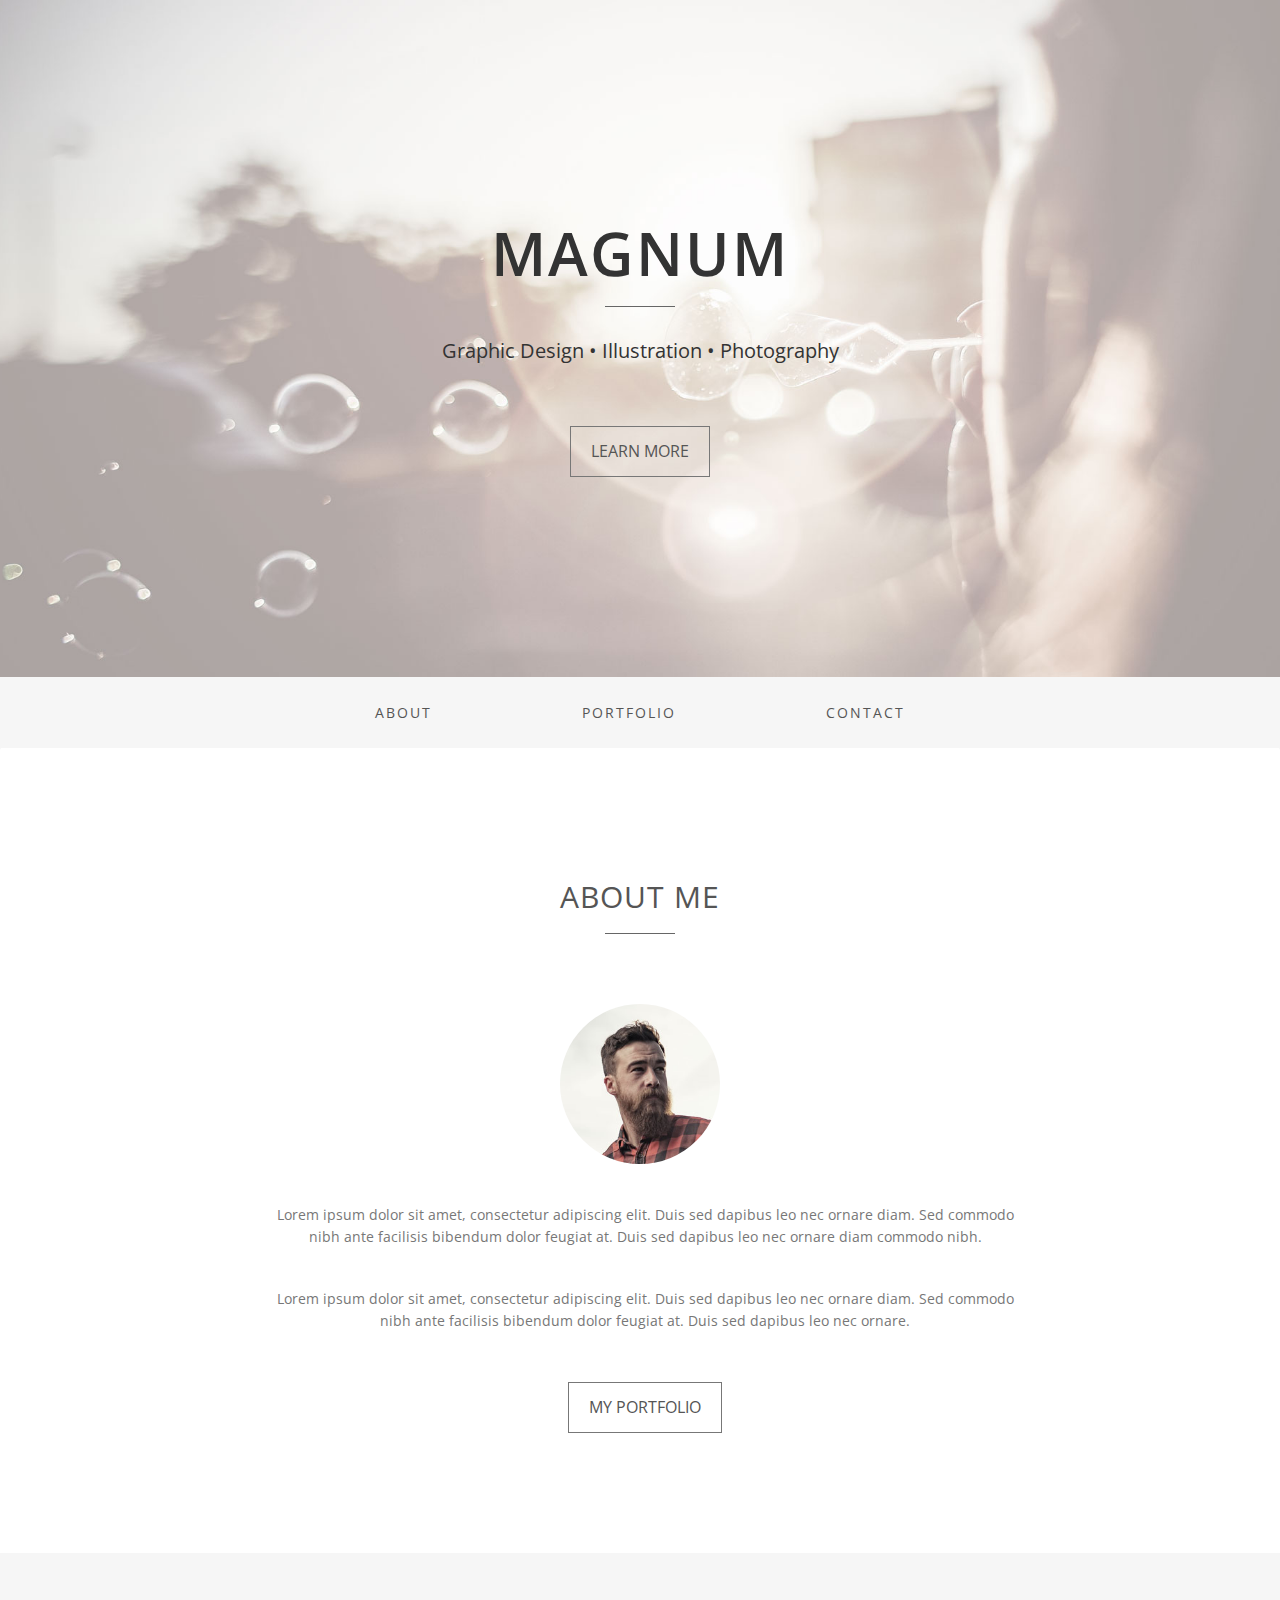
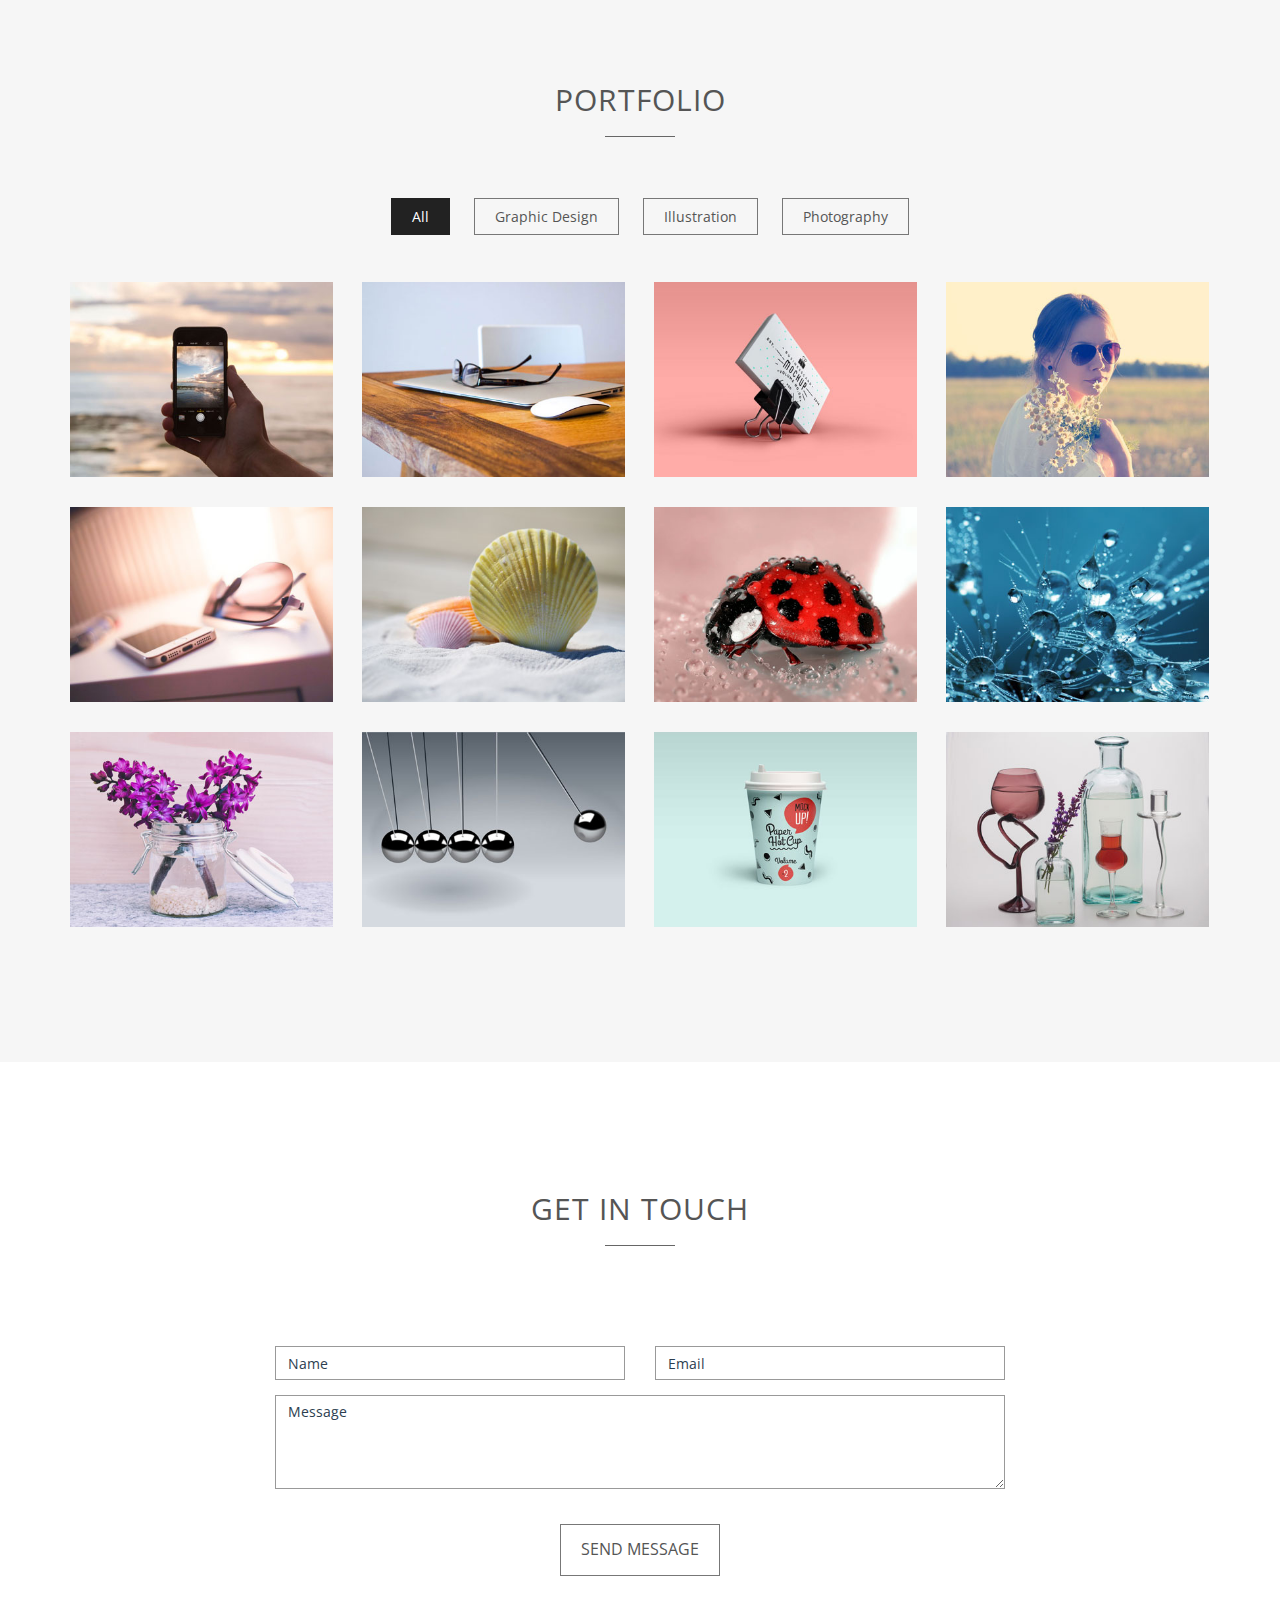
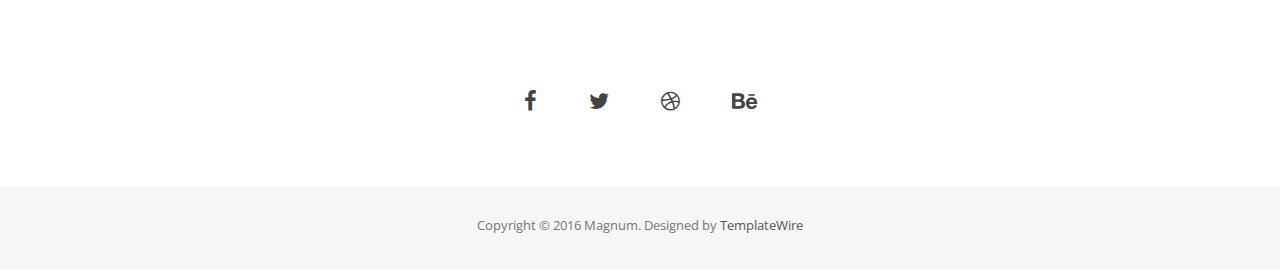
==== commit 6fb244af: "Another template change" ====
--- a/index.html
+++ b/index.html
@@ -1,819 +1,282 @@
 <!DOCTYPE html>
-<!--[if lt IE 9 ]><html class="no-js oldie" lang="en"> <![endif]-->
-<!--[if IE 9 ]><html class="no-js oldie ie9" lang="en"> <![endif]-->
-<!--[if (gte IE 9)|!(IE)]><!-->
-<html class="no-js" lang="en">
-<!--<![endif]-->
-
+<html lang="en">
 <head>
-
-    <!--- basic page needs
+<meta charset="utf-8">
+<meta name="viewport" content="width=device-width, initial-scale=1">
+<title>Magnum</title>
+<meta name="description" content="">
+<meta name="author" content="">
+
+<!-- Favicons
     ================================================== -->
-    <meta charset="utf-8">
-    <title>Glint</title>
-    <meta name="description" content="">
-    <meta name="author" content="">
-
-    <!-- mobile specific metas
+<link rel="shortcut icon" href="img/favicon.ico" type="image/x-icon">
+<link rel="apple-touch-icon" href="img/apple-touch-icon.png">
+<link rel="apple-touch-icon" sizes="72x72" href="img/apple-touch-icon-72x72.png">
+<link rel="apple-touch-icon" sizes="114x114" href="img/apple-touch-icon-114x114.png">
+
+<!-- Bootstrap -->
+<link rel="stylesheet" type="text/css"  href="css/bootstrap.css">
+<link rel="stylesheet" type="text/css" href="fonts/font-awesome/css/font-awesome.css">
+
+<!-- Stylesheet
     ================================================== -->
-    <meta name="viewport" content="width=device-width, initial-scale=1">
-
-    <!-- CSS
-    ================================================== -->
-    <link rel="stylesheet" href="css/base.css">
-    <link rel="stylesheet" href="css/vendor.css">
-    <link rel="stylesheet" href="css/main.css">
-
-    <!-- script
-    ================================================== -->
-    <script src="js/modernizr.js"></script>
-    <script src="js/pace.min.js"></script>
-
-    <!-- favicons
-    ================================================== -->
-    <link rel="shortcut icon" href="favicon.ico" type="image/x-icon">
-    <link rel="icon" href="favicon.ico" type="image/x-icon">
-
+<link rel="stylesheet" type="text/css"  href="css/style.css">
+<link rel="stylesheet" type="text/css" href="css/nivo-lightbox/nivo-lightbox.css">
+<link rel="stylesheet" type="text/css" href="css/nivo-lightbox/default.css">
+<link href='http://fonts.googleapis.com/css?family=Open+Sans:400,700,800,600,300' rel='stylesheet' type='text/css'>
+<script type="text/javascript" src="js/modernizr.custom.js"></script>
+
+<!-- HTML5 shim and Respond.js for IE8 support of HTML5 elements and media queries -->
+<!-- WARNING: Respond.js doesn't work if you view the page via file:// -->
+<!--[if lt IE 9]>
+      <script src="https://oss.maxcdn.com/html5shiv/3.7.2/html5shiv.min.js"></script>
+      <script src="https://oss.maxcdn.com/respond/1.4.2/respond.min.js"></script>
+    <![endif]-->
 </head>
-
-<body id="top">
-
-    <!-- header
-    ================================================== -->
-    <header class="s-header">
-
-        <div class="header-logo">
-            <a class="site-logo" href="index.html">
-                <img src="images/logo.png" alt="Homepage">
-            </a>
-        </div>
-
-        <nav class="header-nav">
-
-            <a href="#0" class="header-nav__close" title="close"><span>Close</span></a>
-
-            <div class="header-nav__content">
-                <h3>Navigation</h3>
-                
-                <ul class="header-nav__list">
-                    <li class="current"><a class="smoothscroll"  href="#home" title="home">Home</a></li>
-                    <li><a class="smoothscroll"  href="#about" title="about">About</a></li>
-                    <li><a class="smoothscroll"  href="#services" title="services">Services</a></li>
-                    <li><a class="smoothscroll"  href="#works" title="works">Works</a></li>
-                    <li><a class="smoothscroll"  href="#clients" title="clients">Clients</a></li>
-                    <li><a class="smoothscroll"  href="#contact" title="contact">Contact</a></li>
-                </ul>
-    
-                <p>Perspiciatis hic praesentium nesciunt. Et neque a dolorum <a href='#0'>voluptatem</a> porro iusto sequi veritatis libero enim. Iusto id suscipit veritatis neque reprehenderit.</p>
-    
-                <ul class="header-nav__social">
-                    <li>
-                        <a href="#"><i class="fa fa-facebook"></i></a>
-                    </li>
-                    <li>
-                        <a href="#"><i class="fa fa-twitter"></i></a>
-                    </li>
-                    <li>
-                        <a href="#"><i class="fa fa-instagram"></i></a>
-                    </li>
-                    <li>
-                        <a href="#"><i class="fa fa-behance"></i></a>
-                    </li>
-                    <li>
-                        <a href="#"><i class="fa fa-dribbble"></i></a>
-                    </li>
-                </ul>
-
-            </div> <!-- end header-nav__content -->
-
-        </nav>  <!-- end header-nav -->
-
-        <a class="header-menu-toggle" href="#0">
-            <span class="header-menu-text">Menu</span>
-            <span class="header-menu-icon"></span>
-        </a>
-
-    </header> <!-- end s-header -->
-
-
-    <!-- home
-    ================================================== -->
-    <section id="home" class="s-home target-section" data-parallax="scroll" data-image-src="images/hero-bg.jpg" data-natural-width=3000 data-natural-height=2000 data-position-y=center>
-
-        <div class="overlay"></div>
-        <div class="shadow-overlay"></div>
-
-        <div class="home-content">
-
-            <div class="row home-content__main">
-
-                <h3>Welcome to Glint</h3>
-
-                <h1>
-                    We are a creative group <br>
-                    of people who design <br>
-                    influential brands and <br>
-                    digital experiences.
-                </h1>
-
-                <div class="home-content__buttons">
-                    <a href="#contact" class="smoothscroll btn btn--stroke">
-                        Start a Project
-                    </a>
-                    <a href="#about" class="smoothscroll btn btn--stroke">
-                        More About Us
-                    </a>
-                </div>
-
+<body id="page-top" data-spy="scroll" data-target=".navbar-fixed-top">
+
+<!-- Header -->
+<header id="header">
+  <div class="intro">
+    <div class="container">
+      <div class="row">
+        <div class="intro-text">
+          <h1>Magnum</h1>
+          <hr>
+          <p>Graphic Design • Illustration • Photography</p>
+          <a href="#about" class="btn btn-default btn-lg page-scroll">Learn More</a> </div>
+      </div>
+    </div>
+  </div>
+</header>
+<!-- Navigation -->
+<div id="nav">
+  <nav class="navbar navbar-custom">
+    <div class="container">
+      <div class="navbar-header">
+        <button type="button" class="navbar-toggle" data-toggle="collapse" data-target=".navbar-main-collapse"> <i class="fa fa-bars"></i> </button>
+      </div>
+      
+      <!-- Collect the nav links, forms, and other content for toggling -->
+      <div class="collapse navbar-collapse navbar-main-collapse">
+        <ul class="nav navbar-nav">
+          <!-- Hidden li included to remove active class from about link when scrolled up past about section -->
+          <li class="hidden"> <a href="#page-top"></a> </li>
+          <li> <a class="page-scroll" href="#about">About</a> </li>
+          <li> <a class="page-scroll" href="#portfolio">Portfolio</a> </li>
+          <li> <a class="page-scroll" href="#contact">Contact</a> </li>
+        </ul>
+      </div>
+    </div>
+  </nav>
+</div>
+<!-- About Section -->
+<div id="about">
+  <div class="container">
+    <div class="section-title text-center center">
+      <h2>About Me</h2>
+      <hr>
+    </div>
+    <div class="row">
+      <div class="col-md-12 text-center"><img src="img/about.jpg" class="img-responsive"></div>
+      <div class="col-md-8 col-md-offset-2">
+        <div class="about-text">
+          <p>Lorem ipsum dolor sit amet, consectetur adipiscing elit. Duis sed dapibus leo nec ornare diam. Sed commodo nibh ante facilisis bibendum dolor feugiat at. Duis sed dapibus leo nec ornare diam commodo nibh.</p>
+          <p>Lorem ipsum dolor sit amet, consectetur adipiscing elit. Duis sed dapibus leo nec ornare diam. Sed commodo nibh ante facilisis bibendum dolor feugiat at. Duis sed dapibus leo nec ornare.</p>
+          <a href="#portfolio" class="btn btn-default btn-lg page-scroll">My Portfolio</a> </div>
+      </div>
+    </div>
+  </div>
+</div>
+<!-- Portfolio Section -->
+<div id="portfolio">
+  <div class="container">
+    <div class="section-title text-center center">
+      <h2>Portfolio</h2>
+      <hr>
+    </div>
+    <div class="categories">
+      <ul class="cat">
+        <li>
+          <ol class="type">
+            <li><a href="#" data-filter="*" class="active">All</a></li>
+            <li><a href="#" data-filter=".graphic">Graphic Design</a></li>
+            <li><a href="#" data-filter=".illustration">Illustration</a></li>
+            <li><a href="#" data-filter=".photography">Photography</a></li>
+          </ol>
+        </li>
+      </ul>
+      <div class="clearfix"></div>
+    </div>
+    <div class="row">
+      <div class="portfolio-items">
+        <div class="col-sm-6 col-md-3 col-lg-3 graphic">
+          <div class="portfolio-item">
+            <div class="hover-bg"> <a href="img/portfolio/01-large.jpg" title="Project Title" data-lightbox-gallery="gallery1">
+              <div class="hover-text">
+                <h4>Project Title</h4>
+              </div>
+              <img src="img/portfolio/01-small.jpg" class="img-responsive" alt="Project Title"> </a> </div>
+          </div>
+        </div>
+        <div class="col-sm-6 col-md-3 col-lg-3 illustration">
+          <div class="portfolio-item">
+            <div class="hover-bg"> <a href="img/portfolio/02-large.jpg" title="Project Title" data-lightbox-gallery="gallery1">
+              <div class="hover-text">
+                <h4>Project Title</h4>
+              </div>
+              <img src="img/portfolio/02-small.jpg" class="img-responsive" alt="Project Title"> </a> </div>
+          </div>
+        </div>
+        <div class="col-sm-6 col-md-3 col-lg-3 graphic">
+          <div class="portfolio-item">
+            <div class="hover-bg"> <a href="img/portfolio/03-large.jpg" title="Project Title" data-lightbox-gallery="gallery1">
+              <div class="hover-text">
+                <h4>Project Title</h4>
+              </div>
+              <img src="img/portfolio/03-small.jpg" class="img-responsive" alt="Project Title"> </a> </div>
+          </div>
+        </div>
+        <div class="col-sm-6 col-md-3 col-lg-3 graphic">
+          <div class="portfolio-item">
+            <div class="hover-bg"> <a href="img/portfolio/04-large.jpg" title="Project Title" data-lightbox-gallery="gallery1">
+              <div class="hover-text">
+                <h4>Project Title</h4>
+              </div>
+              <img src="img/portfolio/04-small.jpg" class="img-responsive" alt="Project Title"> </a> </div>
+          </div>
+        </div>
+        <div class="col-sm-6 col-md-3 col-lg-3 illustration">
+          <div class="portfolio-item">
+            <div class="hover-bg"> <a href="img/portfolio/05-large.jpg" title="Project Title" data-lightbox-gallery="gallery1">
+              <div class="hover-text">
+                <h4>Project Title</h4>
+              </div>
+              <img src="img/portfolio/05-small.jpg" class="img-responsive" alt="Project Title"> </a> </div>
+          </div>
+        </div>
+        <div class="col-sm-6 col-md-3 col-lg-3 photography">
+          <div class="portfolio-item">
+            <div class="hover-bg"> <a href="img/portfolio/06-large.jpg" title="Project Title" data-lightbox-gallery="gallery1">
+              <div class="hover-text">
+                <h4>Project Title</h4>
+              </div>
+              <img src="img/portfolio/06-small.jpg" class="img-responsive" alt="Project Title"> </a> </div>
+          </div>
+        </div>
+        <div class="col-sm-6 col-md-3 col-lg-3 photography">
+          <div class="portfolio-item">
+            <div class="hover-bg"> <a href="img/portfolio/07-large.jpg" title="Project Title" data-lightbox-gallery="gallery1">
+              <div class="hover-text">
+                <h4>Project Title</h4>
+              </div>
+              <img src="img/portfolio/07-small.jpg" class="img-responsive" alt="Project Title"> </a> </div>
+          </div>
+        </div>
+        <div class="col-sm-6 col-md-3 col-lg-3 graphic">
+          <div class="portfolio-item">
+            <div class="hover-bg"> <a href="img/portfolio/08-large.jpg" title="Project Title" data-lightbox-gallery="gallery1">
+              <div class="hover-text">
+                <h4>Project Title</h4>
+              </div>
+              <img src="img/portfolio/08-small.jpg" class="img-responsive" alt="Project Title"> </a> </div>
+          </div>
+        </div>
+        <div class="col-sm-6 col-md-3 col-lg-3 illustration">
+          <div class="portfolio-item">
+            <div class="hover-bg"> <a href="img/portfolio/09-large.jpg" title="Project Title" data-lightbox-gallery="gallery1">
+              <div class="hover-text">
+                <h4>Project Title</h4>
+              </div>
+              <img src="img/portfolio/09-small.jpg" class="img-responsive" alt="Project Title"> </a> </div>
+          </div>
+        </div>
+        <div class="col-sm-6 col-md-3 col-lg-3 photography">
+          <div class="portfolio-item">
+            <div class="hover-bg"> <a href="img/portfolio/10-large.jpg" title="Project Title" data-lightbox-gallery="gallery1">
+              <div class="hover-text">
+                <h4>Project Title</h4>
+              </div>
+              <img src="img/portfolio/10-small.jpg" class="img-responsive" alt="Project Title"> </a> </div>
+          </div>
+        </div>
+        <div class="col-sm-6 col-md-3 col-lg-3 photography">
+          <div class="portfolio-item">
+            <div class="hover-bg"> <a href="img/portfolio/11-large.jpg" title="Project Title" data-lightbox-gallery="gallery1">
+              <div class="hover-text">
+                <h4>Project Title</h4>
+              </div>
+              <img src="img/portfolio/11-small.jpg" class="img-responsive" alt="Project Title"> </a> </div>
+          </div>
+        </div>
+        <div class="col-sm-6 col-md-3 col-lg-3 graphic">
+          <div class="portfolio-item">
+            <div class="hover-bg"> <a href="img/portfolio/12-large.jpg" title="Project Title" data-lightbox-gallery="gallery1">
+              <div class="hover-text">
+                <h4>Project Title</h4>
+              </div>
+              <img src="img/portfolio/12-small.jpg" class="img-responsive" alt="Project Title"> </a> </div>
+          </div>
+        </div>
+      </div>
+    </div>
+  </div>
+</div>
+<!-- Contact Section -->
+<div id="contact" class="text-center">
+  <div class="container">
+    <div class="section-title center">
+      <h2>Get In Touch</h2>
+      <hr>
+    </div>
+    <div class="col-md-8 col-md-offset-2">
+      <form name="sentMessage" id="contactForm" novalidate>
+        <div class="row">
+          <div class="col-md-6">
+            <div class="form-group">
+              <input type="text" id="name" class="form-control" placeholder="Name" required="required">
+              <p class="help-block text-danger"></p>
             </div>
-
-            <div class="home-content__scroll">
-                <a href="#about" class="scroll-link smoothscroll">
-                    <span>Scroll Down</span>
-                </a>
+          </div>
+          <div class="col-md-6">
+            <div class="form-group">
+              <input type="email" id="email" class="form-control" placeholder="Email" required="required">
+              <p class="help-block text-danger"></p>
             </div>
-
-            <div class="home-content__line"></div>
-
-        </div> <!-- end home-content -->
-
-
-        <ul class="home-social">
-            <li>
-                <a href="#0"><i class="fa fa-facebook" aria-hidden="true"></i><span>Facebook</span></a>
-            </li>
-            <li>
-                <a href="#0"><i class="fa fa-twitter" aria-hidden="true"></i><span>Twiiter</span></a>
-            </li>
-            <li>
-                <a href="#0"><i class="fa fa-instagram" aria-hidden="true"></i><span>Instagram</span></a>
-            </li>
-            <li>
-                <a href="#0"><i class="fa fa-behance" aria-hidden="true"></i><span>Behance</span></a>
-            </li>
-            <li>
-                <a href="#0"><i class="fa fa-dribbble" aria-hidden="true"></i><span>Dribbble</span></a>
-            </li>
-        </ul> 
-        <!-- end home-social -->
-
-    </section> <!-- end s-home -->
-
-
-    <!-- about
-    ================================================== -->
-    <section id='about' class="s-about">
-
-        <div class="row section-header has-bottom-sep" data-aos="fade-up">
-            <div class="col-full">
-                <h3 class="subhead subhead--dark">Hello There</h3>
-                <h1 class="display-1 display-1--light">We Are Glint</h1>
-            </div>
-        </div> <!-- end section-header -->
-
-        <div class="row about-desc" data-aos="fade-up">
-            <div class="col-full">
-                <p>
-                Lorem ipsum dolor sit amet, consectetur adipisicing elit, sed do eiusmod tempor incididunt ut labore et dolore magna aliqua. Ut enim ad minim veniam, quis nostrud exercitation ullamco laboris nisi ut aliquip ex ea commodo consequat. Duis aute irure dolor in reprehenderit in voluptate velit esse cillum dolore eu fugiat nulla pariatur. Excepteur sint occaecat cupidatat non proident, sunt in culpa qui officia deserunt. 
-                </p>
-            </div>
-        </div> <!-- end about-desc -->
-
-        <div class="row about-stats stats block-1-4 block-m-1-2 block-mob-full" data-aos="fade-up">
-                
-            <div class="col-block stats__col ">
-                <div class="stats__count">127</div>
-                <h5>Awards Received</h5>
-            </div>
-            <div class="col-block stats__col">
-                <div class="stats__count">1505</div>
-                <h5>Cups of Coffee</h5>
-            </div>
-            <div class="col-block stats__col">
-                <div class="stats__count">109</div>
-                <h5>Projects Completed</h5>
-            </div>
-            <div class="col-block stats__col">
-                <div class="stats__count">102</div>
-                <h5>Happy Clients</h5> 
-            </div>
-
-        </div> <!-- end about-stats -->
-
-        <div class="about__line"></div>
-
-    </section> <!-- end s-about -->
-
-
-    <!-- services
-    ================================================== -->
-    <section id='services' class="s-services">
-
-        <div class="row section-header has-bottom-sep" data-aos="fade-up">
-            <div class="col-full">
-                <h3 class="subhead">What We Do</h3>
-                <h1 class="display-2">We’ve got everything you need to launch and grow your business</h1>
-            </div>
-        </div> <!-- end section-header -->
-
-        <div class="row services-list block-1-2 block-tab-full">
-
-            <div class="col-block service-item" data-aos="fade-up">
-                <div class="service-icon">
-                    <i class="icon-paint-brush"></i>
-                </div>
-                <div class="service-text">
-                    <h3 class="h2">Brand Identity</h3>
-                    <p>Nemo cupiditate ab quibusdam quaerat impedit magni. Earum suscipit ipsum laudantium. 
-                    Quo delectus est. Maiores voluptas ab sit natus veritatis ut. Debitis nulla cumque veritatis.
-                    Sunt suscipit voluptas ipsa in tempora esse soluta sint.
-                    </p>
-                </div>
-            </div>
-
-            <div class="col-block service-item" data-aos="fade-up">
-                <div class="service-icon">
-                    <i class="icon-group"></i>
-                </div>
-                <div class="service-text">
-                    <h3 class="h2">Illustration</h3>
-                    <p>Nemo cupiditate ab quibusdam quaerat impedit magni. Earum suscipit ipsum laudantium. 
-                    Quo delectus est. Maiores voluptas ab sit natus veritatis ut. Debitis nulla cumque veritatis.
-                    Sunt suscipit voluptas ipsa in tempora esse soluta sint.
-                    </p>
-                </div>
-            </div>
-
-            <div class="col-block service-item" data-aos="fade-up">
-                <div class="service-icon">
-                    <i class="icon-megaphone"></i>
-                </div>  
-                <div class="service-text">
-                    <h3 class="h2">Marketing</h3>
-                    <p>Nemo cupiditate ab quibusdam quaerat impedit magni. Earum suscipit ipsum laudantium. 
-                    Quo delectus est. Maiores voluptas ab sit natus veritatis ut. Debitis nulla cumque veritatis.
-                    Sunt suscipit voluptas ipsa in tempora esse soluta sint.
-                    </p>
-                </div>
-            </div>
-
-            <div class="col-block service-item" data-aos="fade-up">
-                <div class="service-icon">
-                    <i class="icon-earth"></i>
-                </div>
-                <div class="service-text">
-                    <h3 class="h2">Web Design</h3>
-                    <p>Nemo cupiditate ab quibusdam quaerat impedit magni. Earum suscipit ipsum laudantium. 
-                    Quo delectus est. Maiores voluptas ab sit natus veritatis ut. Debitis nulla cumque veritatis.
-                    Sunt suscipit voluptas ipsa in tempora esse soluta sint.
-                    </p>
-                </div>
-            </div>
-
-            <div class="col-block service-item" data-aos="fade-up">
-                <div class="service-icon">
-                    <i class="icon-cube"></i>
-                </div>
-                <div class="service-text">
-                    <h3 class="h2">Packaging Design</h3>
-                    <p>Nemo cupiditate ab quibusdam quaerat impedit magni. Earum suscipit ipsum laudantium. 
-                    Quo delectus est. Maiores voluptas ab sit natus veritatis ut. Debitis nulla cumque veritatis.
-                    Sunt suscipit voluptas ipsa in tempora esse soluta sint.
-                    </p>
-                </div>
-            </div>
-    
-            <div class="col-block service-item" data-aos="fade-up">
-                <div class="service-icon"><i class="icon-lego-block"></i></div>
-                <div class="service-text">
-                    <h3 class="h2">Web Development</h3>
-                    <p>Nemo cupiditate ab quibusdam quaerat impedit magni. Earum suscipit ipsum laudantium. 
-                    Quo delectus est. Maiores voluptas ab sit natus veritatis ut. Debitis nulla cumque veritatis.
-                    Sunt suscipit voluptas ipsa in tempora esse soluta sint.
-                    </p>
-                </div>
-            </div>
-
-        </div> <!-- end services-list -->
-
-    </section> <!-- end s-services -->
-
-
-    <!-- works
-    ================================================== -->
-    <section id='works' class="s-works">
-
-        <div class="intro-wrap">
-                
-            <div class="row section-header has-bottom-sep light-sep" data-aos="fade-up">
-                <div class="col-full">
-                    <h3 class="subhead">Recent Works</h3>
-                    <h1 class="display-2 display-2--light">We love what we do, check out some of our latest works</h1>
-                </div>
-            </div> <!-- end section-header -->
-
-        </div> <!-- end intro-wrap -->
-
-        <div class="row works-content">
-            <div class="col-full masonry-wrap">
-                <div class="masonry">
-    
-                    <div class="masonry__brick" data-aos="fade-up">
-                        <div class="item-folio">
-                                
-                            <div class="item-folio__thumb">
-                                <a href="images/portfolio/gallery/g-shutterbug.jpg" class="thumb-link" title="Shutterbug" data-size="1050x700">
-                                    <img src="images/portfolio/lady-shutterbug.jpg" 
-                                         srcset="images/portfolio/lady-shutterbug.jpg 1x, images/portfolio/lady-shutterbug@2x.jpg 2x" alt="">
-                                </a>
-                            </div>
-    
-                            <div class="item-folio__text">
-                                <h3 class="item-folio__title">
-                                    Shutterbug
-                                </h3>
-                                <p class="item-folio__cat">
-                                    Branding
-                                </p>
-                            </div>
-    
-                            <a href="https://www.behance.net/" class="item-folio__project-link" title="Project link">
-                                <i class="icon-link"></i>
-                            </a>
-    
-                            <div class="item-folio__caption">
-                                <p>Vero molestiae sed aut natus excepturi. Et tempora numquam. Temporibus iusto quo.Unde dolorem corrupti neque nisi.</p>
-                            </div>
-    
-                        </div>
-                    </div> <!-- end masonry__brick -->
-
-                    <div class="masonry__brick" data-aos="fade-up">
-                        <div class="item-folio">
-                                
-                            <div class="item-folio__thumb">
-                                <a href="images/portfolio/gallery/g-woodcraft.jpg" class="thumb-link" title="Woodcraft" data-size="1050x700">
-                                    <img src="images/portfolio/woodcraft.jpg" 
-                                         srcset="images/portfolio/woodcraft.jpg 1x, images/portfolio/woodcraft@2x.jpg 2x" alt="">
-                                </a>
-                            </div>
-    
-                            <div class="item-folio__text">
-                                <h3 class="item-folio__title">
-                                    Woodcraft
-                                </h3>
-                                <p class="item-folio__cat">
-                                    Web Design
-                                </p>
-                            </div>
-    
-                            <a href="https://www.behance.net/" class="item-folio__project-link" title="Project link">
-                                <i class="icon-link"></i>
-                            </a>
-    
-                            <div class="item-folio__caption">
-                                <p>Vero molestiae sed aut natus excepturi. Et tempora numquam. Temporibus iusto quo.Unde dolorem corrupti neque nisi.</p>
-                            </div>
-    
-                        </div>
-                    </div> <!-- end masonry__brick -->
-    
-                    <div class="masonry__brick" data-aos="fade-up">
-                        <div class="item-folio">
-                                
-                            <div class="item-folio__thumb">
-                                <a href="images/portfolio/gallery/g-beetle.jpg" class="thumb-link" title="The Beetle Car" data-size="1050x700">
-                                    <img src="images/portfolio/the-beetle.jpg"
-                                         srcset="images/portfolio/the-beetle.jpg 1x, images/portfolio/the-beetle@2x.jpg 2x" alt="">
-                                </a>
-                            </div>
-    
-                            <div class="item-folio__text">
-                                <h3 class="item-folio__title">
-                                    The Beetle
-                                </h3>
-                                <p class="item-folio__cat">
-                                    Web Development
-                                </p>
-                            </div>
-    
-                            <a href="https://www.behance.net/" class="item-folio__project-link" title="Project link">
-                                <i class="icon-link"></i>
-                            </a>
-    
-                            <div class="item-folio__caption">
-                                <p>Vero molestiae sed aut natus excepturi. Et tempora numquam. Temporibus iusto quo.Unde dolorem corrupti neque nisi.</p>
-                            </div>
-    
-                        </div>
-                    </div> <!-- end masonry__brick -->
-    
-                    <div class="masonry__brick" data-aos="fade-up">
-                        <div class="item-folio">
-                                
-                            <div class="item-folio__thumb">
-                                <a href="images/portfolio/gallery/g-grow-green.jpg" class="thumb-link" title="Grow Green" data-size="1050x700">
-                                    <img src="images/portfolio/grow-green.jpg" 
-                                         srcset="images/portfolio/grow-green.jpg 1x, images/portfolio/grow-green@2x.jpg 2x" alt="">
-                                </a>
-                            </div>
-    
-                            <div class="item-folio__text">
-                                <h3 class="item-folio__title">
-                                    Grow Green
-                                </h3>
-                                <p class="item-folio__cat">
-                                    Branding
-                                </p>
-                            </div>
-    
-                            <a href="https://www.behance.net/" class="item-folio__project-link" title="Project link">
-                                <i class="icon-link"></i>
-                            </a>
-    
-                            <div class="item-folio__caption">
-                                <p>Vero molestiae sed aut natus excepturi. Et tempora numquam. Temporibus iusto quo.Unde dolorem corrupti neque nisi.</p>
-                            </div>
-    
-                        </div>
-                    </div> <!-- end masonry__brick -->
-
-                    <div class="masonry__brick" data-aos="fade-up">
-                        <div class="item-folio">
-                                
-                            <div class="item-folio__thumb">
-                                <a href="images/portfolio/gallery/g-guitarist.jpg" class="thumb-link" title="Guitarist" data-size="1050x700">
-                                    <img src="images/portfolio/guitarist.jpg" 
-                                         srcset="images/portfolio/guitarist.jpg 1x, images/portfolio/guitarist@2x.jpg 2x" alt="">
-                                </a>
-                            </div>
-    
-                            <div class="item-folio__text">
-                                <h3 class="item-folio__title">
-                                    Guitarist
-                                </h3>
-                                <p class="item-folio__cat">
-                                    Web Design
-                                </p>
-                            </div>
-    
-                            <a href="https://www.behance.net/" class="item-folio__project-link" title="Project link">
-                                <i class="icon-link"></i>
-                            </a>
-    
-                            <div class="item-folio__caption">
-                                <p>Vero molestiae sed aut natus excepturi. Et tempora numquam. Temporibus iusto quo.Unde dolorem corrupti neque nisi.</p>
-                            </div>
-    
-                        </div>
-                    </div> <!-- end masonry__brick -->
-    
-                    <div class="masonry__brick" data-aos="fade-up">
-                        <div class="item-folio">
-                                
-                            <div class="item-folio__thumb">
-                                <a href="images/portfolio/gallery/g-palmeira.jpg" class="thumb-link" title="Palmeira" data-size="1050x700">
-                                    <img src="images/portfolio/palmeira.jpg"
-                                         srcset="images/portfolio/palmeira.jpg 1x, images/portfolio/palmeira@2x.jpg 2x" alt="">
-                                </a>
-                            </div>
-    
-                            <div class="item-folio__text">
-                                <h3 class="item-folio__title">
-                                    Palmeira
-                                </h3>
-                                <p class="item-folio__cat">
-                                    Web Design
-                                </p>
-                            </div>
-    
-                            <a href="https://www.behance.net/" class="item-folio__project-link" title="Project link">
-                                <i class="icon-link"></i>
-                            </a>
-    
-                            <div class="item-folio__caption">
-                                <p>Vero molestiae sed aut natus excepturi. Et tempora numquam. Temporibus iusto quo.Unde dolorem corrupti neque nisi.</p>
-                            </div>
-    
-                        </div>
-                    </div> <!-- end masonry__brick -->
-
-                </div> <!-- end masonry -->
-            </div> <!-- end col-full -->
-        </div> <!-- end works-content -->
-
-    </section> <!-- end s-works -->
-
-
-    <!-- clients
-    ================================================== -->
-    <section id="clients" class="s-clients">
-
-        <div class="row section-header" data-aos="fade-up">
-            <div class="col-full">
-                <h3 class="subhead">Our Clients</h3>
-                <h1 class="display-2">Glint has been honored to
-                partner up with these clients</h1>
-            </div>
-        </div> <!-- end section-header -->
-
-        <div class="row clients-outer" data-aos="fade-up">
-            <div class="col-full">
-                <div class="clients">
-                    
-                    <a href="#0" title="" class="clients__slide"><img src="images/clients/apple.png" /></a>
-                    <a href="#0" title="" class="clients__slide"><img src="images/clients/atom.png" /></a>
-                    <a href="#0" title="" class="clients__slide"><img src="images/clients/blackberry.png" /></a>
-                    <a href="#0" title="" class="clients__slide"><img src="images/clients/dropbox.png" /></a>
-                    <a href="#0" title="" class="clients__slide"><img src="images/clients/envato.png" /></a>
-                    <a href="#0" title="" class="clients__slide"><img src="images/clients/firefox.png" /></a>
-                    <a href="#0" title="" class="clients__slide"><img src="images/clients/joomla.png" /></a>
-                    <a href="#0" title="" class="clients__slide"><img src="images/clients/magento.png" /></a>
-                     
-                </div> <!-- end clients -->
-            </div> <!-- end col-full -->
-        </div> <!-- end clients-outer -->
-
-        <div class="row clients-testimonials" data-aos="fade-up">
-            <div class="col-full">
-                <div class="testimonials">
-
-                    <div class="testimonials__slide">
-
-                        <p>Qui ipsam temporibus quisquam vel. Maiores eos cumque distinctio nam accusantium ipsum. 
-                        Laudantium quia consequatur molestias delectus culpa facere hic dolores aperiam. Accusantium quos qui praesentium corpori.
-                        Excepturi nam cupiditate culpa doloremque deleniti repellat.</p>
-
-                        <img src="images/avatars/user-01.jpg" alt="Author image" class="testimonials__avatar">
-                        <div class="testimonials__info">
-                            <span class="testimonials__name">Tim Cook</span> 
-                            <span class="testimonials__pos">CEO, Apple</span>
-                        </div>
-
-                    </div>
-
-                    <div class="testimonials__slide">
-                        
-                        <p>Excepturi nam cupiditate culpa doloremque deleniti repellat. Veniam quos repellat voluptas animi adipisci.
-                        Nisi eaque consequatur. Quasi voluptas eius distinctio. Atque eos maxime. Qui ipsam temporibus quisquam vel.</p>
-
-                        <img src="images/avatars/user-05.jpg" alt="Author image" class="testimonials__avatar">
-                        <div class="testimonials__info">
-                            <span class="testimonials__name">Sundar Pichai</span> 
-                            <span class="testimonials__pos">CEO, Google</span>
-                        </div>
-
-                    </div>
-
-                    <div class="testimonials__slide">
-                        
-                        <p>Repellat dignissimos libero. Qui sed at corrupti expedita voluptas odit. Nihil ea quia nesciunt. Ducimus aut sed ipsam.  
-                        Autem eaque officia cum exercitationem sunt voluptatum accusamus. Quasi voluptas eius distinctio.</p>
-
-                        <img src="images/avatars/user-02.jpg" alt="Author image" class="testimonials__avatar">
-                        <div class="testimonials__info">
-                            <span class="testimonials__name">Satya Nadella</span> 
-                            <span class="testimonials__pos">CEO, Microsoft</span>
-                        </div>
-
-                    </div>
-
-                </div><!-- end testimonials -->
-                
-            </div> <!-- end col-full -->
-        </div> <!-- end client-testimonials -->
-
-    </section> <!-- end s-clients -->
-
-
-    <!-- contact
-    ================================================== -->
-    <section id="contact" class="s-contact">
-
-        <div class="overlay"></div>
-        <div class="contact__line"></div>
-
-        <div class="row section-header" data-aos="fade-up">
-            <div class="col-full">
-                <h3 class="subhead">Contact Us</h3>
-                <h1 class="display-2 display-2--light">Reach out for a new project or just say hello</h1>
-            </div>
-        </div>
-
-        <div class="row contact-content" data-aos="fade-up">
-            
-            <div class="contact-primary">
-
-                <h3 class="h6">Send Us A Message</h3>
-
-                <form name="contactForm" id="contactForm" method="post" action="" novalidate="novalidate">
-                    <fieldset>
-    
-                    <div class="form-field">
-                        <input name="contactName" type="text" id="contactName" placeholder="Your Name" value="" minlength="2" required="" aria-required="true" class="full-width">
-                    </div>
-                    <div class="form-field">
-                        <input name="contactEmail" type="email" id="contactEmail" placeholder="Your Email" value="" required="" aria-required="true" class="full-width">
-                    </div>
-                    <div class="form-field">
-                        <input name="contactSubject" type="text" id="contactSubject" placeholder="Subject" value="" class="full-width">
-                    </div>
-                    <div class="form-field">
-                        <textarea name="contactMessage" id="contactMessage" placeholder="Your Message" rows="10" cols="50" required="" aria-required="true" class="full-width"></textarea>
-                    </div>
-                    <div class="form-field">
-                        <button class="full-width btn--primary">Submit</button>
-                        <div class="submit-loader">
-                            <div class="text-loader">Sending...</div>
-                            <div class="s-loader">
-                                <div class="bounce1"></div>
-                                <div class="bounce2"></div>
-                                <div class="bounce3"></div>
-                            </div>
-                        </div>
-                    </div>
-    
-                    </fieldset>
-                </form>
-
-                <!-- contact-warning -->
-                <div class="message-warning">
-                    Something went wrong. Please try again.
-                </div> 
-            
-                <!-- contact-success -->
-                <div class="message-success">
-                    Your message was sent, thank you!<br>
-                </div>
-
-            </div> <!-- end contact-primary -->
-
-            <div class="contact-secondary">
-                <div class="contact-info">
-
-                    <h3 class="h6 hide-on-fullwidth">Contact Info</h3>
-
-                    <div class="cinfo">
-                        <h5>Where to Find Us</h5>
-                        <p>
-                            1600 Amphitheatre Parkway<br>
-                            Mountain View, CA<br>
-                            94043 US
-                        </p>
-                    </div>
-
-                    <div class="cinfo">
-                        <h5>Email Us At</h5>
-                        <p>
-                            contact@glintsite.com<br>
-                            info@glintsite.com
-                        </p>
-                    </div>
-
-                    <div class="cinfo">
-                        <h5>Call Us At</h5>
-                        <p>
-                            Phone: (+63) 555 1212<br>
-                            Mobile: (+63) 555 0100<br>
-                            Fax: (+63) 555 0101
-                        </p>
-                    </div>
-
-                    <ul class="contact-social">
-                        <li>
-                            <a href="#"><i class="fa fa-facebook" aria-hidden="true"></i></a>
-                        </li>
-                        <li>
-                            <a href="#"><i class="fa fa-twitter" aria-hidden="true"></i></a>
-                        </li>
-                        <li>
-                            <a href="#"><i class="fa fa-instagram" aria-hidden="true"></i></a>
-                        </li>
-                        <li>
-                            <a href="#"><i class="fa fa-behance" aria-hidden="true"></i></a>
-                        </li>
-                        <li>
-                            <a href="#"><i class="fa fa-dribbble" aria-hidden="true"></i></a>
-                        </li>
-                    </ul> <!-- end contact-social -->
-
-                </div> <!-- end contact-info -->
-            </div> <!-- end contact-secondary -->
-
-        </div> <!-- end contact-content -->
-
-    </section> <!-- end s-contact -->
-
-
-    <!-- footer
-    ================================================== -->
-    <footer>
-
-        <div class="row footer-main">
-
-            <div class="col-six tab-full left footer-desc">
-
-                <div class="footer-logo"></div>
-                Proin eget tortor risus. Mauris blandit aliquet elit, eget tincidunt nibh pulvinar a. Praesent sapien massa, convallis a pellentesque nec, egestas non nisi. Mauris blandit aliquet elit, eget tincidunt nibh pulvinar a. Nulla porttitor accumsan tincidunt. Nulla porttitor accumsan tincidunt. Quaerat voluptas autem necessitatibus vitae aut.
-
-            </div>
-
-            <div class="col-six tab-full right footer-subscribe">
-
-                <h4>Get Notified</h4>
-                <p>Quia quo qui sed odit. Quaerat voluptas autem necessitatibus vitae aut non alias sed quia. Ut itaque enim optio ut excepturi deserunt iusto porro.</p>
-
-                <div class="subscribe-form">
-                    <form id="mc-form" class="group" novalidate="true">
-                        <input type="email" value="" name="EMAIL" class="email" id="mc-email" placeholder="Email Address" required="">
-                        <input type="submit" name="subscribe" value="Subscribe">
-                        <label for="mc-email" class="subscribe-message"></label>
-                    </form>
-                </div>
-
-            </div>
-
-        </div> <!-- end footer-main -->
-
-        <div class="row footer-bottom">
-
-            <div class="col-twelve">
-                <div class="copyright">
-                    <span>© Copyright Glint 2017</span> 
-                    <span>Site Template by <a href="https://www.colorlib.com/">Colorlib</a></span>	
-                </div>
-
-                <div class="go-top">
-                    <a class="smoothscroll" title="Back to Top" href="#top"><i class="icon-arrow-up" aria-hidden="true"></i></a>
-                </div>
-            </div>
-
-        </div> <!-- end footer-bottom -->
-
-    </footer> <!-- end footer -->
-
-
-    <!-- photoswipe background
-    ================================================== -->
-    <div aria-hidden="true" class="pswp" role="dialog" tabindex="-1">
-
-        <div class="pswp__bg"></div>
-        <div class="pswp__scroll-wrap">
-
-            <div class="pswp__container">
-                <div class="pswp__item"></div>
-                <div class="pswp__item"></div>
-                <div class="pswp__item"></div>
-            </div>
-
-            <div class="pswp__ui pswp__ui--hidden">
-                <div class="pswp__top-bar">
-                    <div class="pswp__counter"></div><button class="pswp__button pswp__button--close" title="Close (Esc)"></button> <button class="pswp__button pswp__button--share" title=
-                    "Share"></button> <button class="pswp__button pswp__button--fs" title="Toggle fullscreen"></button> <button class="pswp__button pswp__button--zoom" title=
-                    "Zoom in/out"></button>
-                    <div class="pswp__preloader">
-                        <div class="pswp__preloader__icn">
-                            <div class="pswp__preloader__cut">
-                                <div class="pswp__preloader__donut"></div>
-                            </div>
-                        </div>
-                    </div>
-                </div>
-                <div class="pswp__share-modal pswp__share-modal--hidden pswp__single-tap">
-                    <div class="pswp__share-tooltip"></div>
-                </div><button class="pswp__button pswp__button--arrow--left" title="Previous (arrow left)"></button> <button class="pswp__button pswp__button--arrow--right" title=
-                "Next (arrow right)"></button>
-                <div class="pswp__caption">
-                    <div class="pswp__caption__center"></div>
-                </div>
-            </div>
-
-        </div>
-
-    </div> <!-- end photoSwipe background -->
-
-
-    <!-- preloader
-    ================================================== -->
-    <div id="preloader">
-        <div id="loader">
-            <div class="line-scale-pulse-out">
-                <div></div>
-                <div></div>
-                <div></div>
-                <div></div>
-                <div></div>
-            </div>
-        </div>
-    </div>
-
-
-    <!-- Java Script
-    ================================================== -->
-    <script src="js/jquery-3.2.1.min.js"></script>
-    <script src="js/plugins.js"></script>
-    <script src="js/main.js"></script>
-
+          </div>
+        </div>
+        <div class="form-group">
+          <textarea name="message" id="message" class="form-control" rows="4" placeholder="Message" required></textarea>
+          <p class="help-block text-danger"></p>
+        </div>
+        <div id="success"></div>
+        <button type="submit" class="btn btn-default btn-lg">Send Message</button>
+      </form>
+      <div class="social">
+        <ul>
+          <li><a href="#"><i class="fa fa-facebook"></i></a></li>
+          <li><a href="#"><i class="fa fa-twitter"></i></a></li>
+          <li><a href="#"><i class="fa fa-dribbble"></i></a></li>
+          <li><a href="#"><i class="fa fa-behance"></i></a></li>
+        </ul>
+      </div>
+    </div>
+  </div>
+</div>
+<div id="footer">
+  <div class="container text-center">
+    <div class="fnav">
+      <p>Copyright &copy; 2016 Magnum. Designed by <a href="http://www.templatewire.com" rel="nofollow">TemplateWire</a></p>
+    </div>
+  </div>
+</div>
+<script type="text/javascript" src="js/jquery.1.11.1.js"></script> 
+<script type="text/javascript" src="js/bootstrap.js"></script> 
+<script type="text/javascript" src="js/SmoothScroll.js"></script> 
+<script type="text/javascript" src="js/nivo-lightbox.js"></script> 
+<script type="text/javascript" src="js/jquery.isotope.js"></script> 
+<script type="text/javascript" src="js/jqBootstrapValidation.js"></script> 
+<script type="text/javascript" src="js/contact_me.js"></script> 
+<script type="text/javascript" src="js/main.js"></script>
 </body>
-
 </html>--- a/css/style.css
+++ b/css/style.css
@@ -0,0 +1,424 @@
+body, html {
+	font-family: 'Open Sans', sans-serif;
+	text-rendering: optimizeLegibility !important;
+	-webkit-font-smoothing: antialiased !important;
+	color: #777;
+	width: 100% !important;
+	height: 100% !important;
+}
+h2 {
+	margin: 0 0 20px 0;
+	color: #555;
+	text-transform: uppercase;
+	letter-spacing: 1px;
+	font-weight: 400;
+	font-size: 30px;
+}
+h3, h4 {
+	color: #222;
+	font-size: 18px;
+	font-weight: 300;
+	letter-spacing: 1px;
+}
+h5 {
+	text-transform: uppercase;
+	font-weight: 700;
+	line-height: 20px;
+}
+p.intro {
+	font-size: 16px;
+	margin: 12px 0 0;
+	line-height: 24px;
+}
+a {
+	color: #555;
+}
+a:hover, a:focus {
+	text-decoration: none;
+	color: #000;
+}
+ul, ol {
+	list-style: none;
+}
+.clearfix:after {
+	visibility: hidden;
+	display: block;
+	font-size: 0;
+	content: " ";
+	clear: both;
+	height: 0;
+}
+.clearfix {
+	display: inline-block;
+}
+* html .clearfix {
+	height: 1%;
+}
+.clearfix {
+	display: block;
+}
+ul, ol {
+	padding: 0;
+	webkit-padding: 0;
+	moz-padding: 0;
+}
+hr {
+	height: 1px;
+	width: 70px;
+	text-align: center;
+	position: relative;
+	background: #666;
+	margin: 0 auto;
+	margin-bottom: 30px;
+	border: 0;
+}
+/* Navigation */
+#nav {
+	z-index: 9999;
+}
+#nav.affix {
+	position: fixed;
+	top: 0;
+	width: 100%
+}
+.navbar .navbar-nav {
+	display: inline-block;
+	float: none;
+	vertical-align: top;
+}
+.navbar .navbar-collapse {
+	text-align: center;
+}
+.navbar-custom {
+	margin-bottom: 0;
+	background-color: #f6f6f6;
+	border-radius: 0px;
+	padding: 10px 0;
+	border-bottom: 2px solid #fff;
+}
+.navbar-custom a {
+	color: #555;
+}
+.navbar-custom .nav li a {
+	margin: 0 60px;
+	text-transform: uppercase;
+	letter-spacing: 2px;
+	-webkit-transition: background .3s ease-in-out;
+	-moz-transition: background .3s ease-in-out;
+	transition: background .3s ease-in-out;
+}
+.navbar-custom .nav li a:hover {
+	outline: 0;
+	color: #000;
+	background-color: transparent;
+}
+.navbar-custom .nav li a:focus, .navbar-custom .nav li a:active {
+	outline: 0;
+	background-color: transparent;
+	color: #000;
+}
+.navbar-custom .nav li.active {
+	outline: 0;
+}
+.navbar-custom .nav li.active a {
+	background-color: rgba(255,255,255,.3);
+}
+.navbar-custom .nav li.active a:hover {
+	color: #fff;
+}
+.btn-default {
+	text-transform: uppercase;
+	color: #555;
+	background-color: transparent;
+	border-color: #777;
+	padding: 14px 20px;
+	margin: 0;
+	font-size: 16px;
+	border-radius: 0;
+	margin-top: 20px;
+}
+.btn-default:hover, .btn-default:focus, .btn-default.focus, .btn-default:active, .btn-default.active {
+	color: #fff;
+	background-color: #121d1f;
+	border-color: #121d1f;
+}
+/* Header Section */
+.intro {
+	display: table;
+	width: 100%;
+	padding: 0;
+	text-align: center;
+	color: #333;
+	background: url(../img/intro-bg.jpg) no-repeat center top;
+	background-color: #e5e5e5;
+	-webkit-background-size: cover;
+	-moz-background-size: cover;
+	background-size: cover;
+	-o-background-size: cover;
+}
+.section-title.center {
+	padding: 10px 0 40px 0;
+}
+.intro h1 {
+	font-size: 60px;
+	font-weight: 600;
+	letter-spacing: 2px;
+	text-transform: uppercase;
+	margin-bottom: 20px;
+	color: #333;
+}
+.intro p {
+	font-size: 20px;
+	margin-bottom: 40px;
+	margin-top: 20px;
+}
+header .intro-text {
+	padding-top: 200px;
+	padding-bottom: 200px;
+}
+/* About Section */
+#about {
+	padding: 120px 0;
+}
+#about .about-text {
+	margin-left: 10px;
+	text-align: center;
+}
+#about img {
+	border-radius: 50%;
+	width: 160px;
+	height: 160px;
+	display: inline-block;
+}
+#about p {
+	margin-top: 40px;
+	margin-bottom: 30px;
+	line-height: 22px;
+}
+/* Portfolio Section */
+#portfolio {
+	padding: 120px 0;
+	background: #f6f6f6;
+}
+.categories {
+	padding-bottom: 30px;
+	text-align: center;
+}
+ul.cat li {
+	display: inline-block;
+}
+ol.type li {
+	display: inline-block;
+	margin-left: 20px;
+}
+ol.type li a {
+	border: 1px solid #777;
+	color: #555;
+	padding: 8px 20px;
+}
+ol.type li a.active {
+	background: #222;
+	border: 1px solid #222;
+	color: #fff;
+}
+ol.type li a:hover {
+	background: #222;
+	border: 1px solid #222;
+	color: #fff;
+}
+.isotope-item {
+	z-index: 2
+}
+.isotope-hidden.isotope-item {
+	z-index: 1
+}
+.isotope, .isotope .isotope-item {
+	/* change duration value to whatever you like */
+	-webkit-transition-duration: 0.8s;
+	-moz-transition-duration: 0.8s;
+	transition-duration: 0.8s;
+}
+.isotope-item {
+	margin-right: -1px;
+	-webkit-backface-visibility: hidden;
+	backface-visibility: hidden;
+}
+.isotope {
+	-webkit-backface-visibility: hidden;
+	backface-visibility: hidden;
+	-webkit-transition-property: height, width;
+	-moz-transition-property: height, width;
+	transition-property: height, width;
+}
+.isotope .isotope-item {
+	-webkit-backface-visibility: hidden;
+	backface-visibility: hidden;
+	-webkit-transition-property: -webkit-transform, opacity;
+	-moz-transition-property: -moz-transform, opacity;
+	transition-property: transform, opacity;
+}
+.portfolio-item {
+	margin: 15px 0;
+	-webkit-transition: all 0.5s ease-out;
+	-moz-transition: all 0.5s ease-out;
+	-ms-transition: all 0.5s ease-out;
+	-o-transition: all 0.5s ease-out;
+	transition: all 0.5s ease-out;
+}
+.portfolio-item:hover {
+	-webkit-transform: scale(1.1);
+	-moz-transform: scale(1.1);
+	-ms-transform: scale(1.1);
+	-o-transform: scale(1.1);
+	transform: scale(1.1);
+}
+.portfolio-item .hover-bg {
+	height: 195px;
+	overflow: hidden;
+	position: relative;
+}
+.hover-bg .hover-text {
+	position: absolute;
+	text-align: center;
+	margin: 0 auto;
+	color: #ffffff;
+	background: rgba(0, 0, 0, 0.66);
+	padding: 30% 0 0 0;
+	height: 100%;
+	width: 100%;
+	opacity: 0;
+	transition: all 0.5s;
+}
+.hover-bg .hover-text>h4 {
+	text-transform: uppercase;
+	opacity: 0;
+	color: #fff;
+	-webkit-transform: translateY(100%);
+	transform: translateY(100%);
+	transition: all 0.3s;
+}
+.hover-bg:hover .hover-text>h4 {
+	opacity: 1;
+	-webkit-backface-visibility: hidden;
+	-webkit-transform: translateY(0);
+	transform: translateY(0);
+}
+.hover-bg .hover-text>i {
+	opacity: 0;
+	-webkit-transform: translateY(0);
+	transform: translateY(0);
+	transition: all 0.3s;
+}
+.hover-bg:hover .hover-text>i {
+	opacity: 1;
+	-webkit-backface-visibility: hidden;
+	-webkit-transform: translateY(100%);
+	transform: translateY(100%);
+}
+.hover-bg:hover .hover-text {
+	opacity: 1;
+}
+#portfolio i.fa {
+	font-size: 20px;
+	padding: 5px;
+	color: #E87E04;
+}
+/* Contact Section */
+#contact {
+	padding: 120px 0 60px 0;
+}
+#contact h3 {
+	padding-top: 20px;
+	font-size: 20px;
+	font-weight: 400;
+	color: #fff;
+}
+#contact form {
+	padding: 30px 0;
+}
+#contact .text-danger {
+	color: #E87E04;
+	text-align: left;
+}
+label {
+	font-size: 12px;
+	font-weight: 400;
+	font-family: 'Open Sans', sans-serif;
+	float: left;
+}
+#contact .form-control {
+	display: block;
+	width: 100%;
+	padding: 6px 12px;
+	font-size: 14px;
+	line-height: 1.42857143;
+	color: #2c3e50;
+	background-color: rgba(255,255,255,0.8);
+	background-image: none;
+	border: 1px solid #999;
+	border-radius: 0;
+	-webkit-box-shadow: none;
+	box-shadow: none;
+	-webkit-transition: none;
+	-o-transition: none;
+	transition: none;
+}
+#contact .form-control:focus {
+	border-color: inherit;
+	outline: 0;
+	-webkit-box-shadow: transparent;
+	box-shadow: transparent;
+}
+.form-control::-webkit-input-placeholder {
+color: #2c3e50;
+}
+.form-control:-moz-placeholder {
+color: #2c3e50;
+}
+.form-control::-moz-placeholder {
+color: #2c3e50;
+}
+.form-control:-ms-input-placeholder {
+color: #2c3e50;
+}
+#contact .social {
+	margin-top: 80px;
+}
+#contact .social ul li {
+	display: inline-block;
+	margin: 0 20px;
+}
+#contact .social i.fa {
+	font-size: 22px;
+	padding: 4px;
+	color: #444;
+	transition: all 0.5s;
+}
+#contact .social i.fa:hover {
+	color: #000;
+}
+.btn:active, .btn.active {
+	background-image: none;
+	outline: 0;
+	-webkit-box-shadow: none;
+	box-shadow: none;
+}
+a:focus, .btn:focus, .btn:active:focus, .btn.active:focus, .btn.focus, .btn:active.focus, .btn.active.focus {
+	outline: none;
+	outline-offset: none;
+}
+/* Footer Section*/
+#footer {
+	background: #f6f6f6;
+	color: #777;
+	padding: 30px 0 25px 0;
+}
+#footer p {
+	font-size: 13px;
+}
+#footer a {
+	color: #555;
+}
+#footer a:hover {
+	color: #000;
+}
--- a/css/nivo-lightbox/default.css
+++ b/css/nivo-lightbox/default.css
@@ -0,0 +1,103 @@
+/*
+ * Nivo Lightbox Default Theme v1.0
+ * http://dev7studios.com/nivo-lightbox
+ *
+ * Copyright 2013, Dev7studios
+ * Free to use and abuse under the MIT license.
+ * http://www.opensource.org/licenses/mit-license.php
+ */
+ 
+ .nivo-lightbox-theme-default * {
+    -webkit-box-sizing: initial !important;
+    -moz-box-sizing: initial !important;
+    box-sizing: initial !important;
+ }
+.nivo-lightbox-theme-default.nivo-lightbox-overlay { 
+	background: #666;
+	background: rgba(0,0,0,0.6); 
+}
+.nivo-lightbox-theme-default .nivo-lightbox-content.nivo-lightbox-loading { background: url(loading.gif) no-repeat 50% 50%; }
+
+.nivo-lightbox-theme-default .nivo-lightbox-nav {
+	top: 10%;
+	width: 8%;
+	height: 80%;
+	text-indent: -9999px;
+	background-repeat: no-repeat;
+	background-position: 50% 50%;
+	opacity: 0.5;
+}
+.nivo-lightbox-theme-default .nivo-lightbox-nav:hover { 
+	opacity: 1; 
+	background-color: transparent;
+}
+.nivo-lightbox-theme-default .nivo-lightbox-prev { 
+	background-image: url(prev.png); 
+	border-radius: 0 3px 3px 0;
+}
+.nivo-lightbox-theme-default .nivo-lightbox-next { 
+	background-image: url(next.png); 
+	border-radius: 3px 0 0 3px;
+}
+
+.nivo-lightbox-theme-default .nivo-lightbox-close {
+	display: block;
+	background: url(close.png) no-repeat 5px 5px;
+	width: 16px;
+	height: 16px;
+	text-indent: -9999px;
+	padding: 5px;
+	opacity: 0.5;
+}
+.nivo-lightbox-theme-default .nivo-lightbox-close:hover { opacity: 1; }
+
+.nivo-lightbox-theme-default .nivo-lightbox-title-wrap { bottom: -7%; }
+.nivo-lightbox-theme-default .nivo-lightbox-title {
+	font: 14px/20px 'Helvetica Neue', Helvetica, Arial, sans-serif;
+	font-style: normal;
+	font-weight: normal;
+	background: #000;
+	color: #fff;
+	padding: 7px 15px;
+	border-radius: 30px;
+}
+
+.nivo-lightbox-theme-default .nivo-lightbox-image img {
+	background: #fff;
+	-webkit-box-shadow: 0px 1px 1px rgba(0,0,0,0.4);
+	   -moz-box-shadow: 0px 1px 1px rgba(0,0,0,0.4);
+	        box-shadow: 0px 1px 1px rgba(0,0,0,0.4);
+}
+.nivo-lightbox-theme-default .nivo-lightbox-ajax,
+.nivo-lightbox-theme-default .nivo-lightbox-inline {
+	background: #fff;
+	padding: 40px;
+	-webkit-box-shadow: 0px 1px 1px rgba(0,0,0,0.4);
+	   -moz-box-shadow: 0px 1px 1px rgba(0,0,0,0.4);
+	        box-shadow: 0px 1px 1px rgba(0,0,0,0.4);
+}
+
+@media (-webkit-min-device-pixel-ratio: 1.3),
+       (-o-min-device-pixel-ratio: 2.6/2),
+       (min--moz-device-pixel-ratio: 1.3),
+       (min-device-pixel-ratio: 1.3),
+       (min-resolution: 1.3dppx) {
+
+	.nivo-lightbox-theme-default .nivo-lightbox-content.nivo-lightbox-loading { 
+		background-image: url(loading@2x.gif); 
+		background-size: 32px 32px;
+	}
+	.nivo-lightbox-theme-default .nivo-lightbox-prev { 
+		background-image: url(prev@2x.png); 
+		background-size: 48px 48px;
+	}
+	.nivo-lightbox-theme-default .nivo-lightbox-next { 
+		background-image: url(next@2x.png); 
+		background-size: 48px 48px;
+	}
+	.nivo-lightbox-theme-default .nivo-lightbox-close { 
+		background-image: url(close@2x.png); 
+		background-size: 16px 16px;
+	}
+	
+}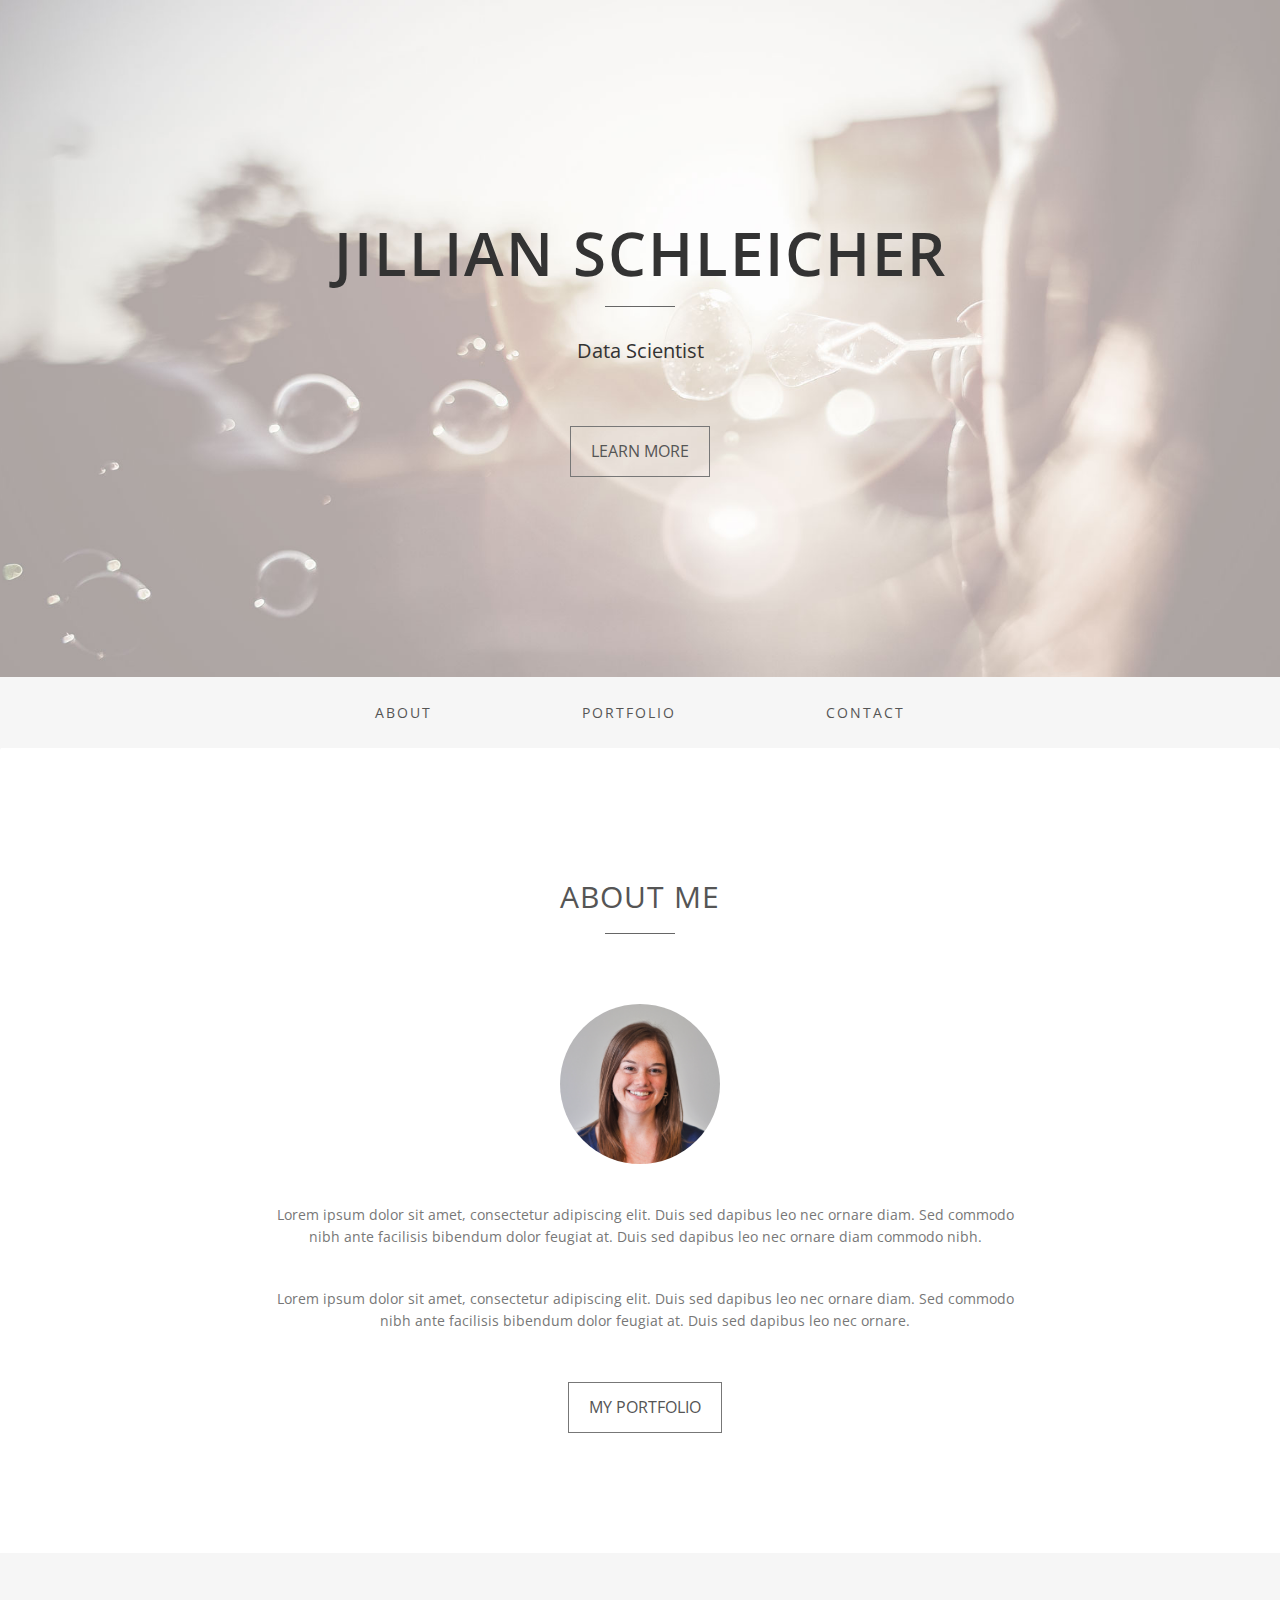
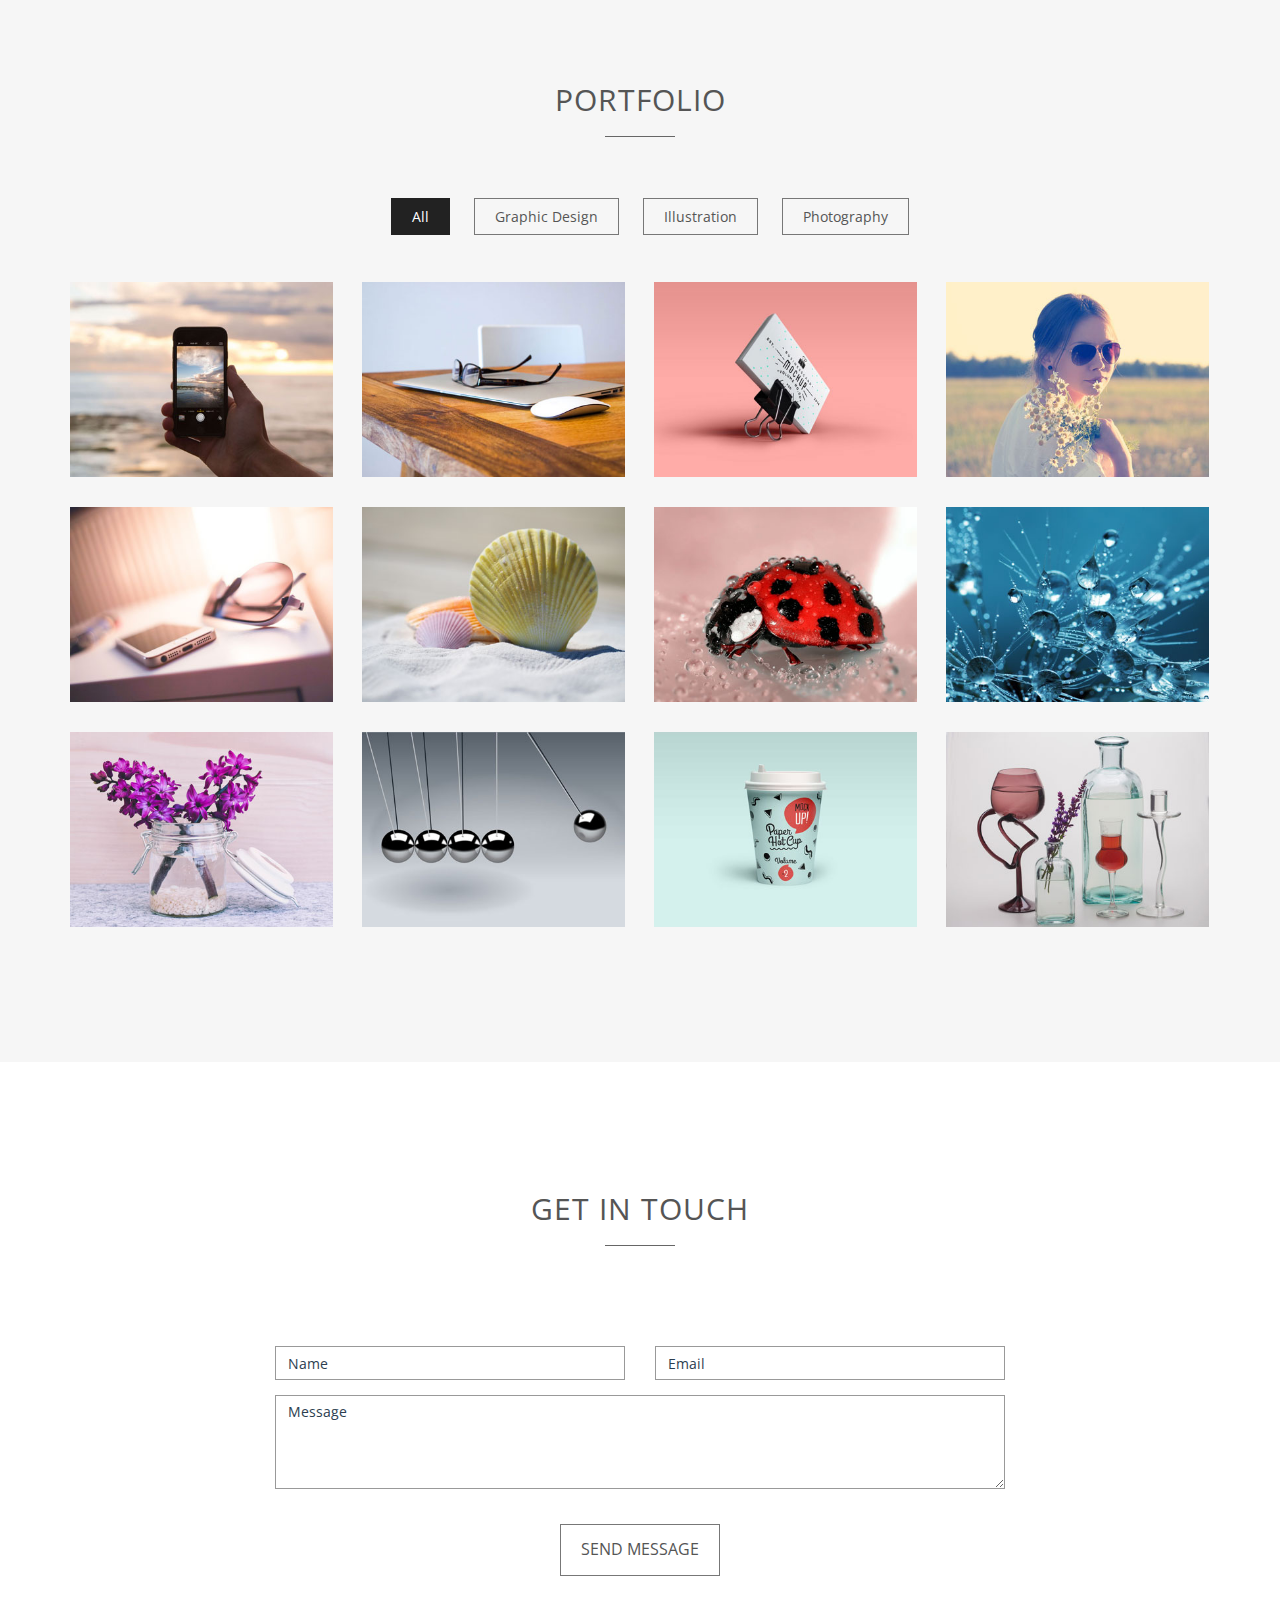
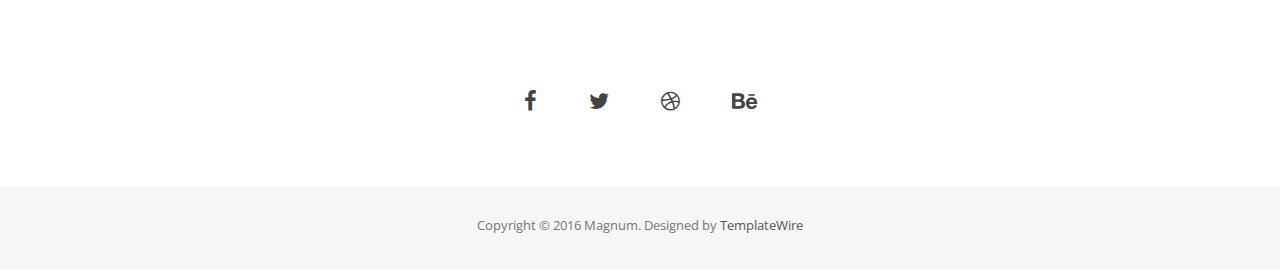
==== commit 36dc13a2: "Making small test modifications to index.html" ====
--- a/index.html
+++ b/index.html
@@ -3,7 +3,7 @@
 <head>
 <meta charset="utf-8">
 <meta name="viewport" content="width=device-width, initial-scale=1">
-<title>Magnum</title>
+<title>Jillian Schleicher</title>
 <meta name="description" content="">
 <meta name="author" content="">
 
@@ -41,9 +41,9 @@
     <div class="container">
       <div class="row">
         <div class="intro-text">
-          <h1>Magnum</h1>
+          <h1>Jillian Schleicher</h1>
           <hr>
-          <p>Graphic Design • Illustration • Photography</p>
+          <p>Data Scientist</p>
           <a href="#about" class="btn btn-default btn-lg page-scroll">Learn More</a> </div>
       </div>
     </div>
@@ -279,4 +279,4 @@
 <script type="text/javascript" src="js/contact_me.js"></script> 
 <script type="text/javascript" src="js/main.js"></script>
 </body>
-</html>+</html>
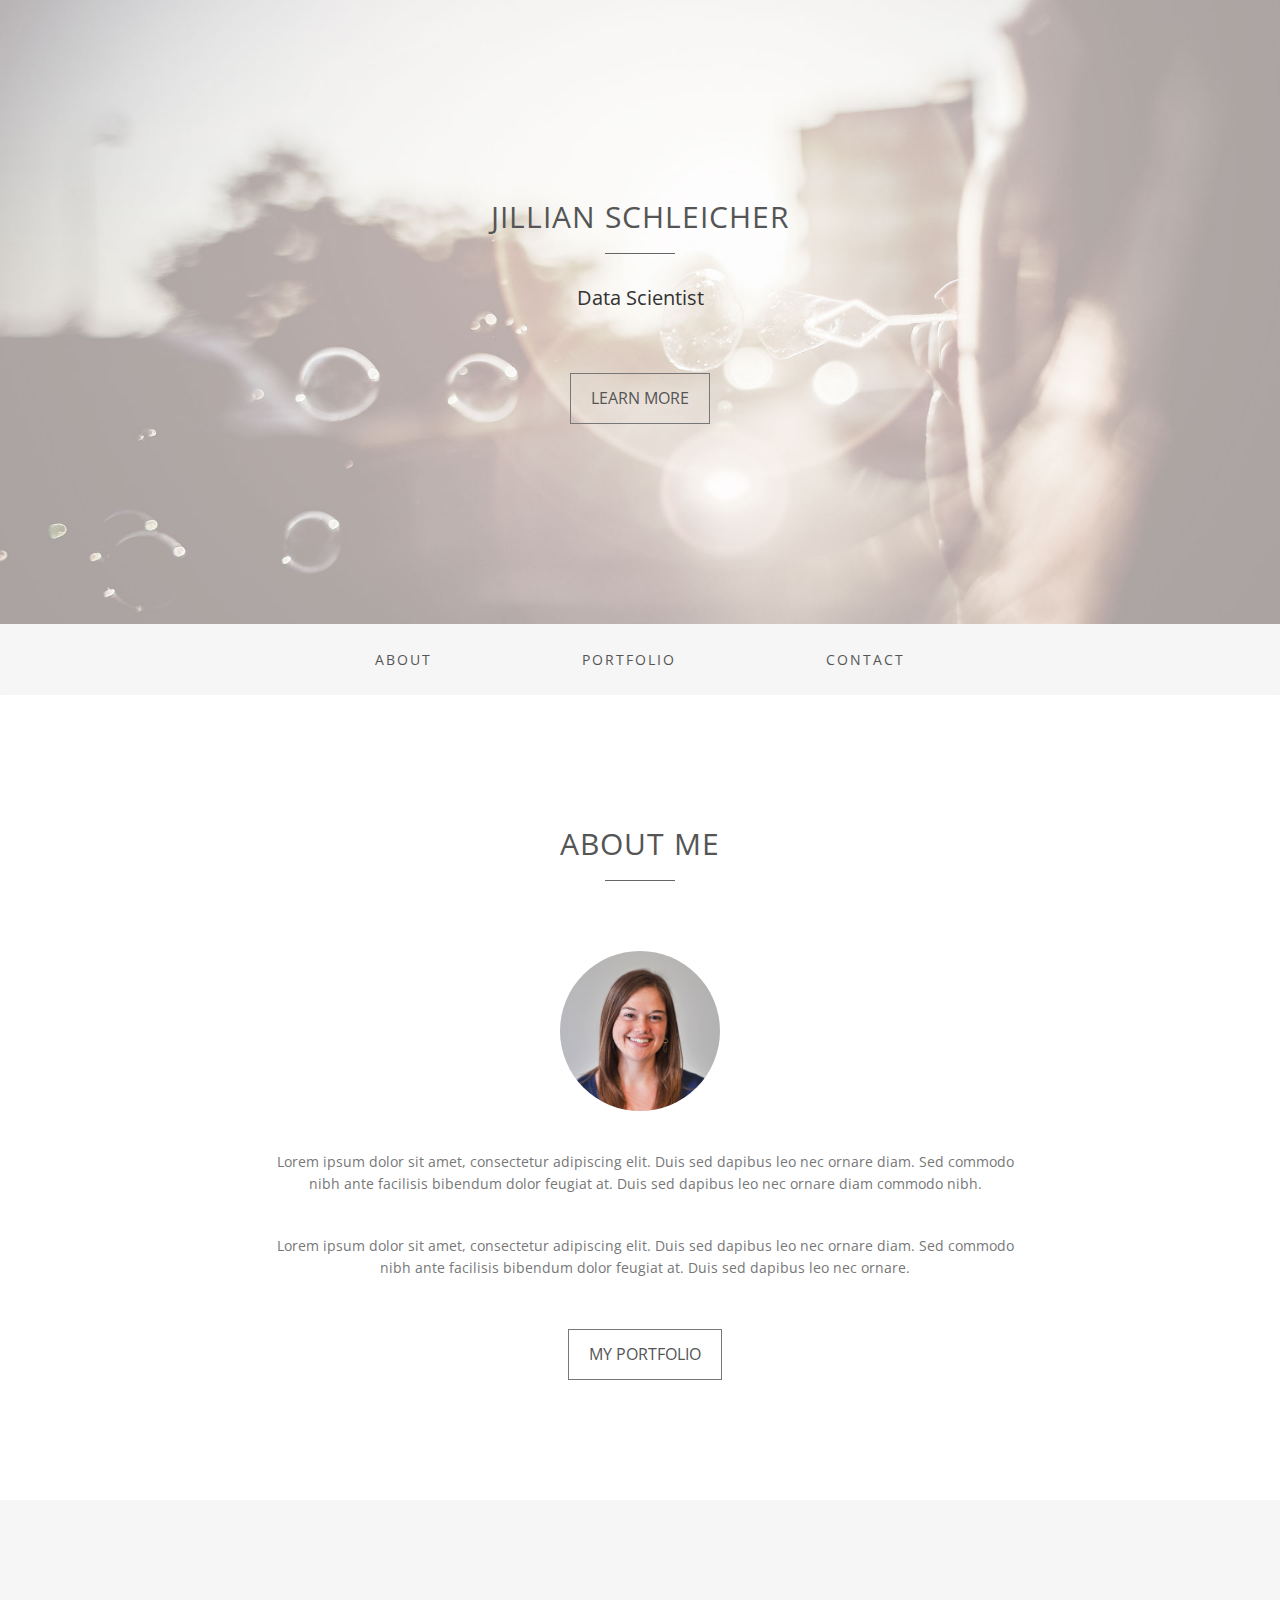
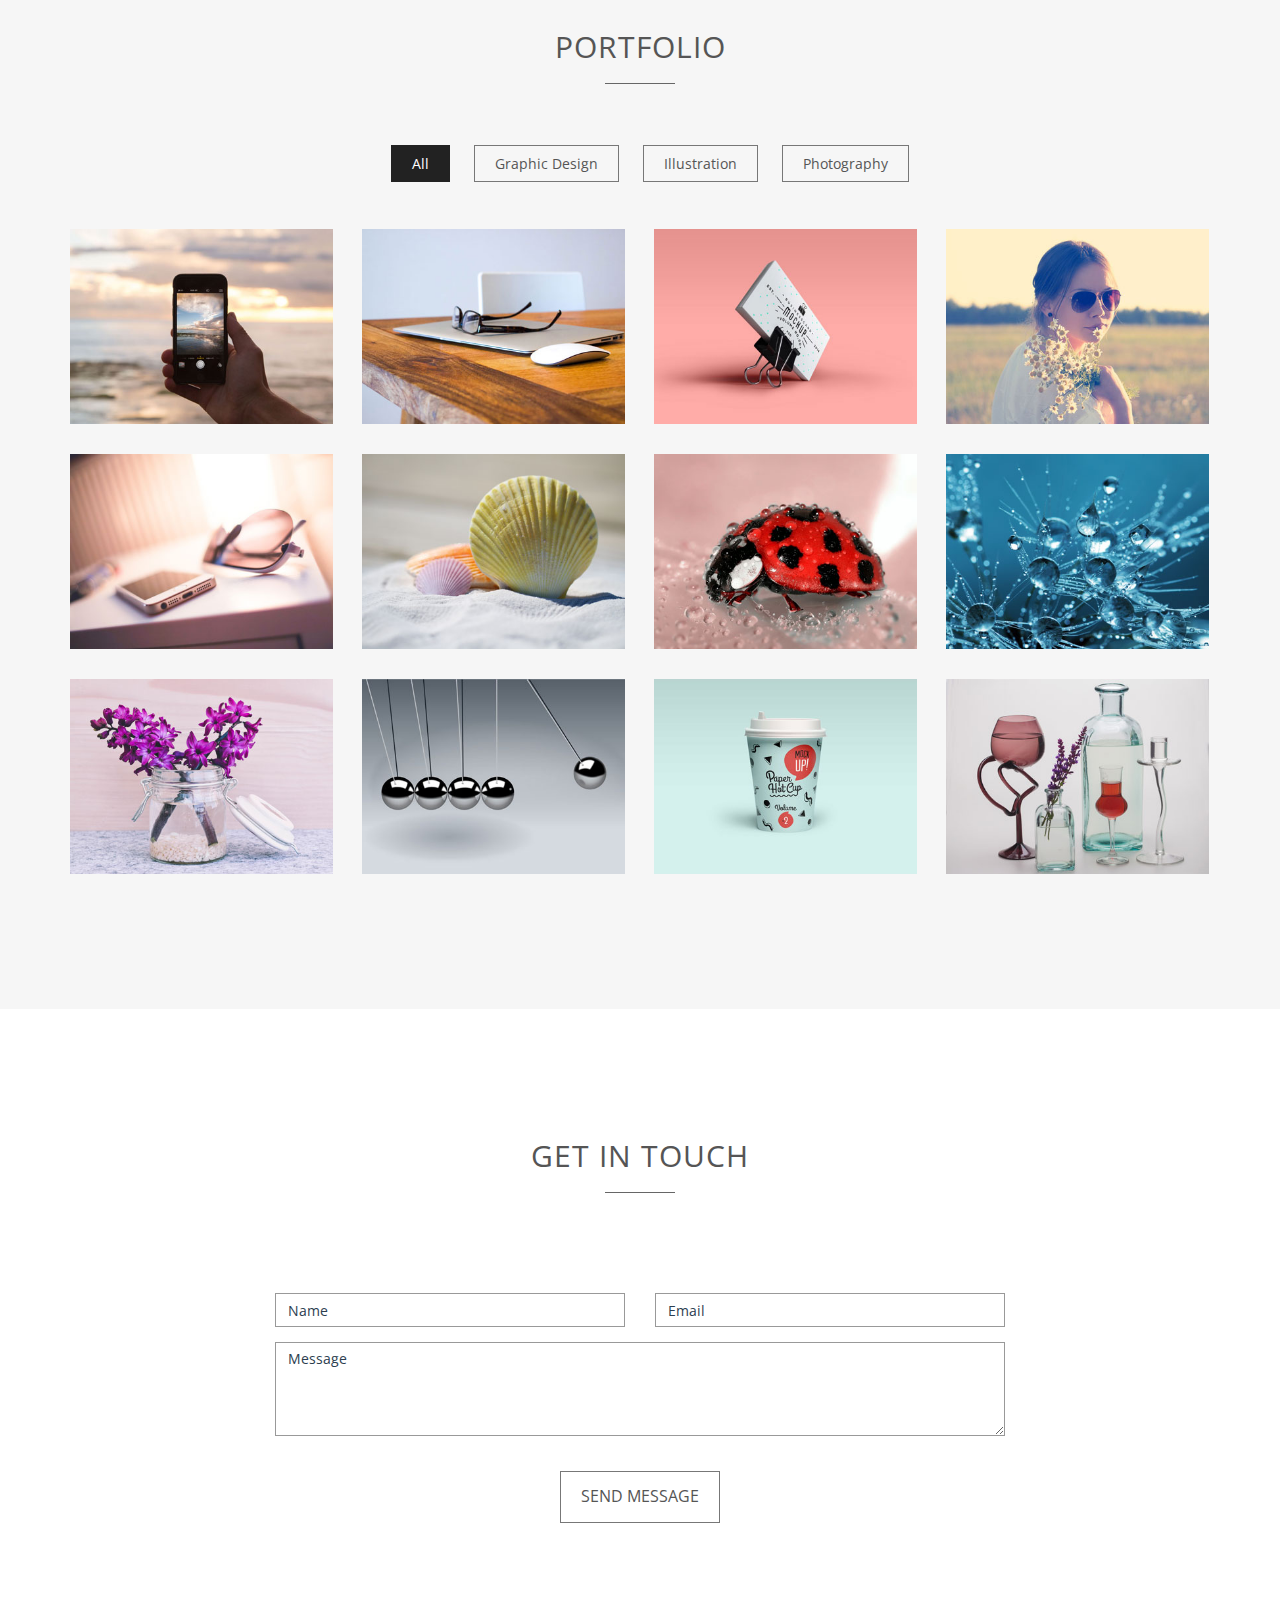
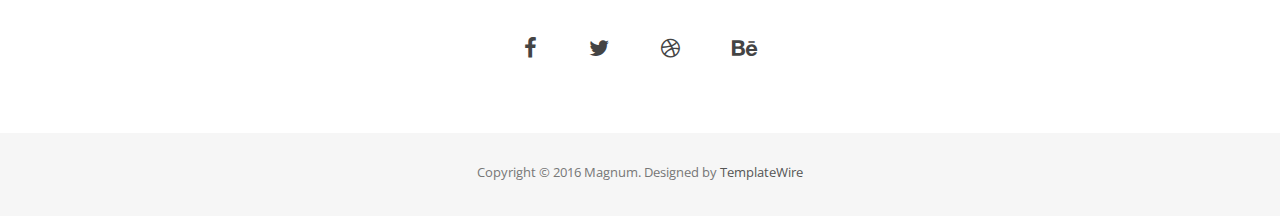
==== commit bab9043b: "Text test" ====
--- a/index.html
+++ b/index.html
@@ -41,7 +41,7 @@
     <div class="container">
       <div class="row">
         <div class="intro-text">
-          <h1>Jillian Schleicher</h1>
+          <h2>Jillian Schleicher</h2>
           <hr>
           <p>Data Scientist</p>
           <a href="#about" class="btn btn-default btn-lg page-scroll">Learn More</a> </div>
@@ -56,7 +56,7 @@
       <div class="navbar-header">
         <button type="button" class="navbar-toggle" data-toggle="collapse" data-target=".navbar-main-collapse"> <i class="fa fa-bars"></i> </button>
       </div>
-      
+
       <!-- Collect the nav links, forms, and other content for toggling -->
       <div class="collapse navbar-collapse navbar-main-collapse">
         <ul class="nav navbar-nav">
@@ -270,13 +270,13 @@
     </div>
   </div>
 </div>
-<script type="text/javascript" src="js/jquery.1.11.1.js"></script> 
-<script type="text/javascript" src="js/bootstrap.js"></script> 
-<script type="text/javascript" src="js/SmoothScroll.js"></script> 
-<script type="text/javascript" src="js/nivo-lightbox.js"></script> 
-<script type="text/javascript" src="js/jquery.isotope.js"></script> 
-<script type="text/javascript" src="js/jqBootstrapValidation.js"></script> 
-<script type="text/javascript" src="js/contact_me.js"></script> 
+<script type="text/javascript" src="js/jquery.1.11.1.js"></script>
+<script type="text/javascript" src="js/bootstrap.js"></script>
+<script type="text/javascript" src="js/SmoothScroll.js"></script>
+<script type="text/javascript" src="js/nivo-lightbox.js"></script>
+<script type="text/javascript" src="js/jquery.isotope.js"></script>
+<script type="text/javascript" src="js/jqBootstrapValidation.js"></script>
+<script type="text/javascript" src="js/contact_me.js"></script>
 <script type="text/javascript" src="js/main.js"></script>
 </body>
 </html>
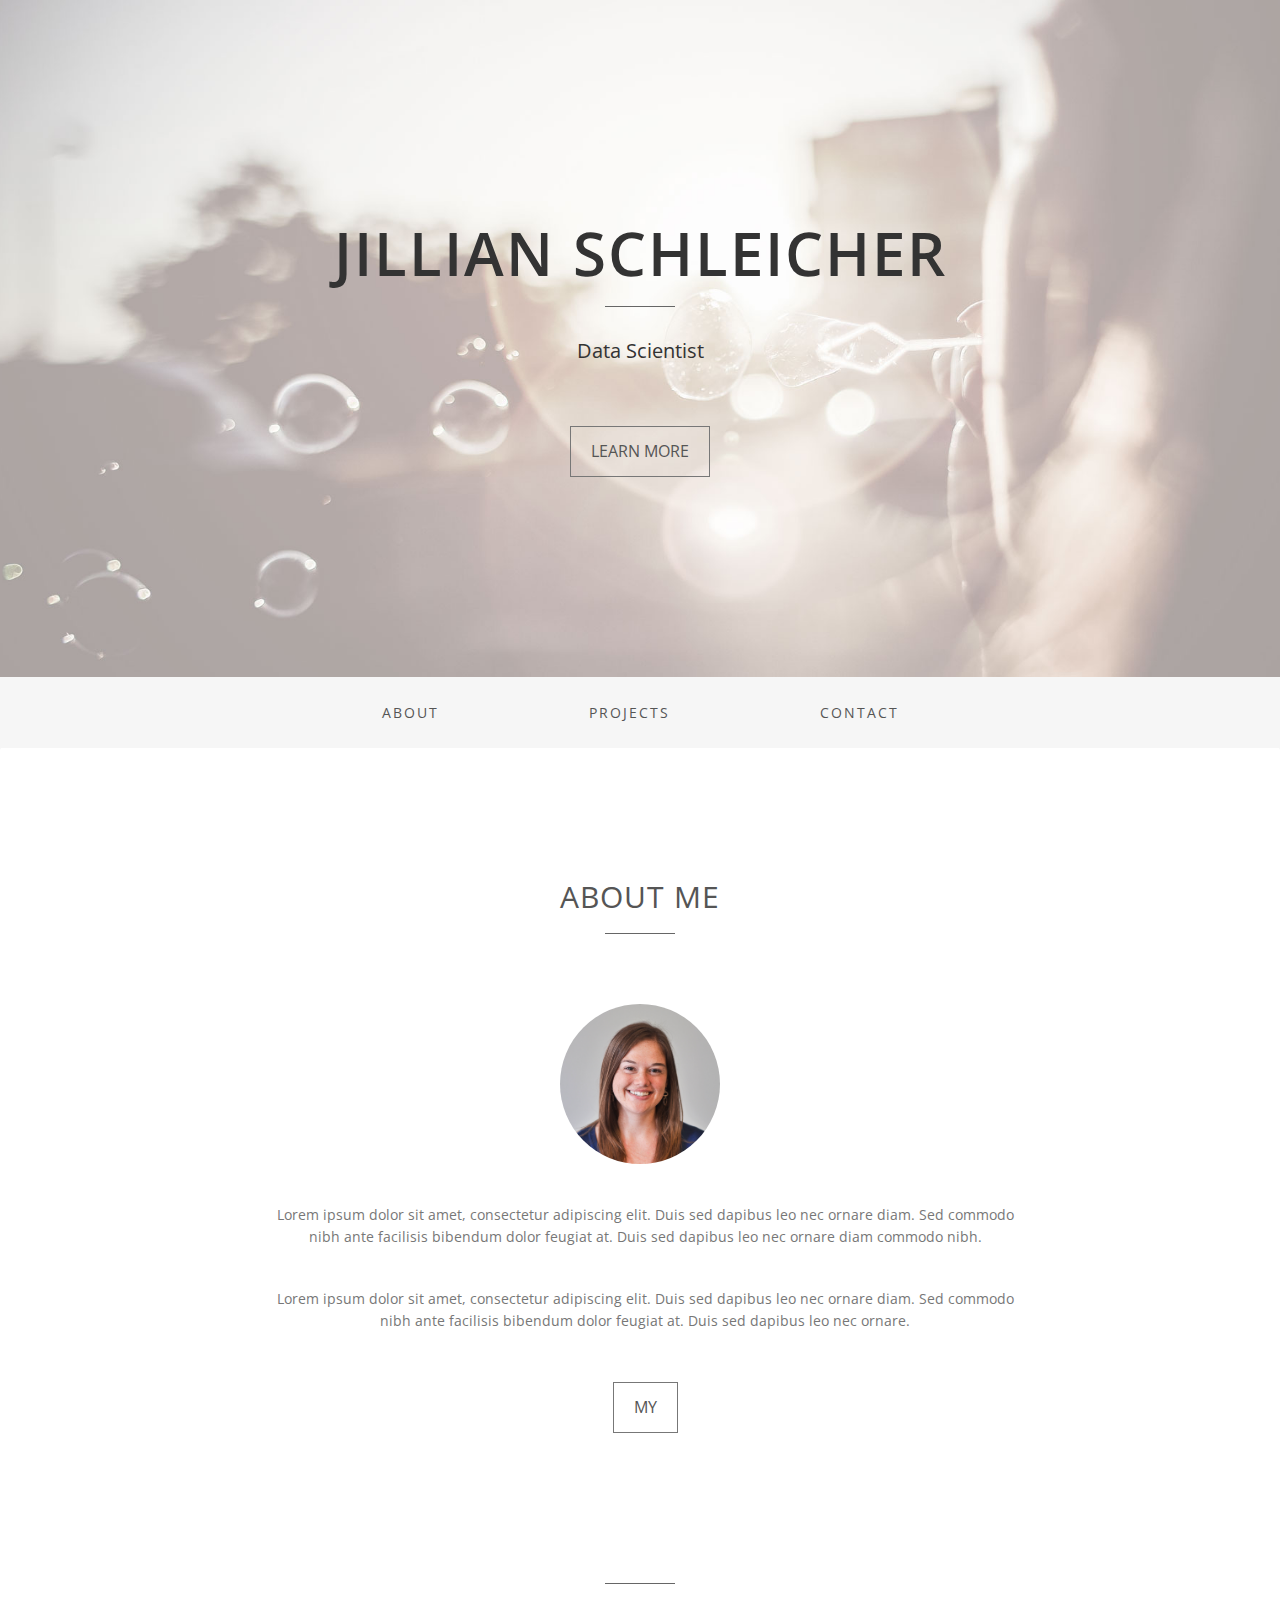
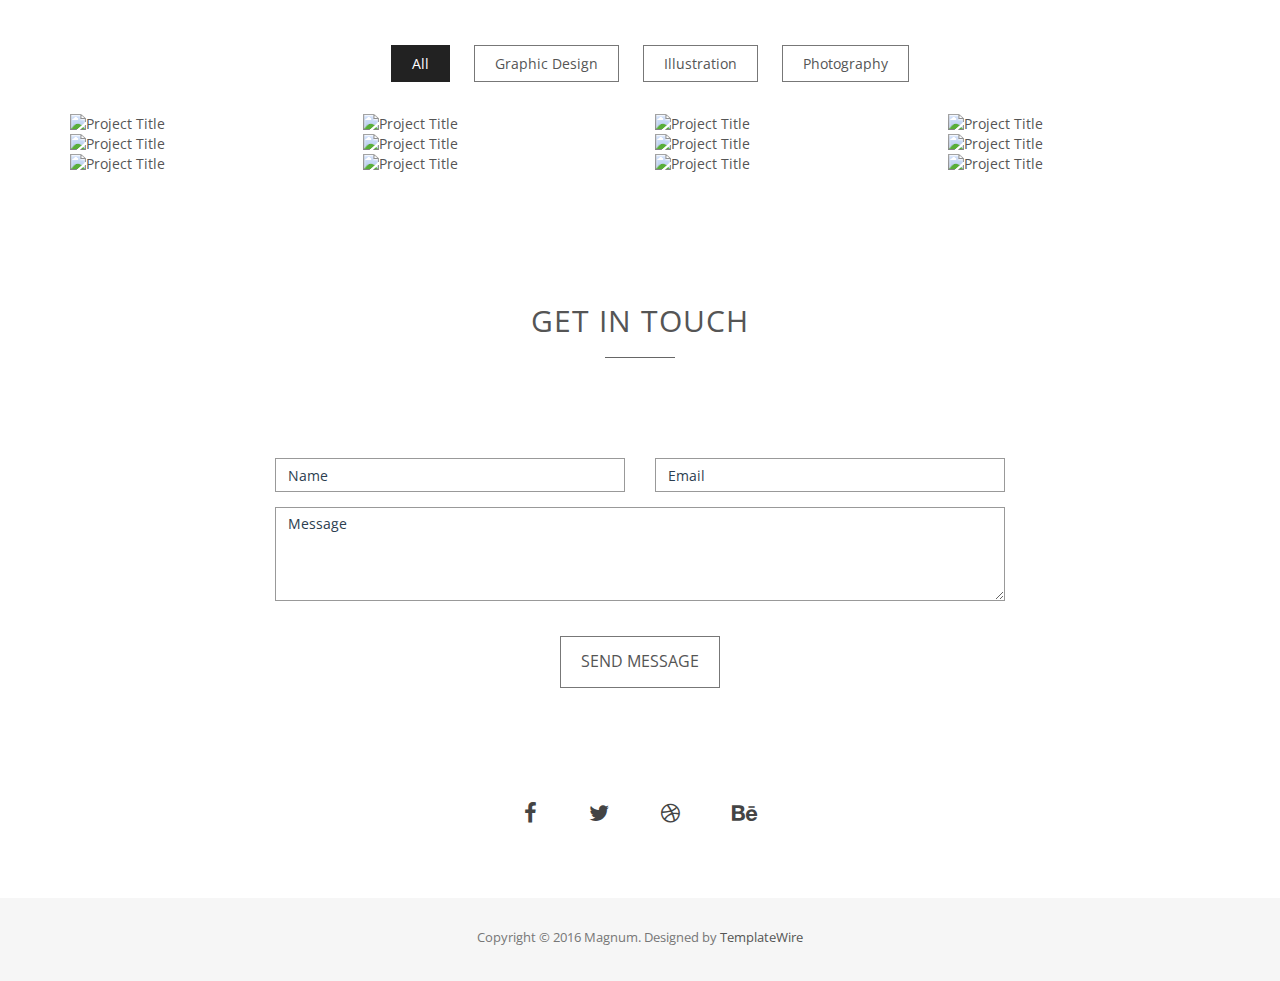
==== commit 90943398: "Changing font sizes for headers, updating contact page, index" ====
--- a/index.html
+++ b/index.html
@@ -41,7 +41,7 @@
     <div class="container">
       <div class="row">
         <div class="intro-text">
-          <h2>Jillian Schleicher</h2>
+          <h1>Jillian Schleicher</h1>
           <hr>
           <p>Data Scientist</p>
           <a href="#about" class="btn btn-default btn-lg page-scroll">Learn More</a> </div>
@@ -63,7 +63,7 @@
           <!-- Hidden li included to remove active class from about link when scrolled up past about section -->
           <li class="hidden"> <a href="#page-top"></a> </li>
           <li> <a class="page-scroll" href="#about">About</a> </li>
-          <li> <a class="page-scroll" href="#portfolio">Portfolio</a> </li>
+          <li> <a class="page-scroll" href="#Projects">Projects</a> </li>
           <li> <a class="page-scroll" href="#contact">Contact</a> </li>
         </ul>
       </div>
@@ -83,16 +83,16 @@
         <div class="about-text">
           <p>Lorem ipsum dolor sit amet, consectetur adipiscing elit. Duis sed dapibus leo nec ornare diam. Sed commodo nibh ante facilisis bibendum dolor feugiat at. Duis sed dapibus leo nec ornare diam commodo nibh.</p>
           <p>Lorem ipsum dolor sit amet, consectetur adipiscing elit. Duis sed dapibus leo nec ornare diam. Sed commodo nibh ante facilisis bibendum dolor feugiat at. Duis sed dapibus leo nec ornare.</p>
-          <a href="#portfolio" class="btn btn-default btn-lg page-scroll">My Portfolio</a> </div>
-      </div>
-    </div>
-  </div>
-</div>
-<!-- Portfolio Section -->
-<div id="portfolio">
+          <a href="#Projects" class="btn btn-default btn-lg page-scroll">My </a> </div>
+      </div>
+    </div>
+  </div>
+</div>
+<!--  Section -->
+<div id="">
   <div class="container">
     <div class="section-title text-center center">
-      <h2>Portfolio</h2>
+      <h2></h2>
       <hr>
     </div>
     <div class="categories">
@@ -109,113 +109,113 @@
       <div class="clearfix"></div>
     </div>
     <div class="row">
-      <div class="portfolio-items">
-        <div class="col-sm-6 col-md-3 col-lg-3 graphic">
-          <div class="portfolio-item">
-            <div class="hover-bg"> <a href="img/portfolio/01-large.jpg" title="Project Title" data-lightbox-gallery="gallery1">
-              <div class="hover-text">
-                <h4>Project Title</h4>
-              </div>
-              <img src="img/portfolio/01-small.jpg" class="img-responsive" alt="Project Title"> </a> </div>
+      <div class="-items">
+        <div class="col-sm-6 col-md-3 col-lg-3 graphic">
+          <div class="-item">
+            <div class="hover-bg"> <a href="img//01-large.jpg" title="Project Title" data-lightbox-gallery="gallery1">
+              <div class="hover-text">
+                <h4>Project Title</h4>
+              </div>
+              <img src="img//01-small.jpg" class="img-responsive" alt="Project Title"> </a> </div>
           </div>
         </div>
         <div class="col-sm-6 col-md-3 col-lg-3 illustration">
-          <div class="portfolio-item">
-            <div class="hover-bg"> <a href="img/portfolio/02-large.jpg" title="Project Title" data-lightbox-gallery="gallery1">
-              <div class="hover-text">
-                <h4>Project Title</h4>
-              </div>
-              <img src="img/portfolio/02-small.jpg" class="img-responsive" alt="Project Title"> </a> </div>
-          </div>
-        </div>
-        <div class="col-sm-6 col-md-3 col-lg-3 graphic">
-          <div class="portfolio-item">
-            <div class="hover-bg"> <a href="img/portfolio/03-large.jpg" title="Project Title" data-lightbox-gallery="gallery1">
-              <div class="hover-text">
-                <h4>Project Title</h4>
-              </div>
-              <img src="img/portfolio/03-small.jpg" class="img-responsive" alt="Project Title"> </a> </div>
-          </div>
-        </div>
-        <div class="col-sm-6 col-md-3 col-lg-3 graphic">
-          <div class="portfolio-item">
-            <div class="hover-bg"> <a href="img/portfolio/04-large.jpg" title="Project Title" data-lightbox-gallery="gallery1">
-              <div class="hover-text">
-                <h4>Project Title</h4>
-              </div>
-              <img src="img/portfolio/04-small.jpg" class="img-responsive" alt="Project Title"> </a> </div>
+          <div class="-item">
+            <div class="hover-bg"> <a href="img//02-large.jpg" title="Project Title" data-lightbox-gallery="gallery1">
+              <div class="hover-text">
+                <h4>Project Title</h4>
+              </div>
+              <img src="img//02-small.jpg" class="img-responsive" alt="Project Title"> </a> </div>
+          </div>
+        </div>
+        <div class="col-sm-6 col-md-3 col-lg-3 graphic">
+          <div class="-item">
+            <div class="hover-bg"> <a href="img//03-large.jpg" title="Project Title" data-lightbox-gallery="gallery1">
+              <div class="hover-text">
+                <h4>Project Title</h4>
+              </div>
+              <img src="img//03-small.jpg" class="img-responsive" alt="Project Title"> </a> </div>
+          </div>
+        </div>
+        <div class="col-sm-6 col-md-3 col-lg-3 graphic">
+          <div class="-item">
+            <div class="hover-bg"> <a href="img//04-large.jpg" title="Project Title" data-lightbox-gallery="gallery1">
+              <div class="hover-text">
+                <h4>Project Title</h4>
+              </div>
+              <img src="img//04-small.jpg" class="img-responsive" alt="Project Title"> </a> </div>
           </div>
         </div>
         <div class="col-sm-6 col-md-3 col-lg-3 illustration">
-          <div class="portfolio-item">
-            <div class="hover-bg"> <a href="img/portfolio/05-large.jpg" title="Project Title" data-lightbox-gallery="gallery1">
-              <div class="hover-text">
-                <h4>Project Title</h4>
-              </div>
-              <img src="img/portfolio/05-small.jpg" class="img-responsive" alt="Project Title"> </a> </div>
-          </div>
-        </div>
-        <div class="col-sm-6 col-md-3 col-lg-3 photography">
-          <div class="portfolio-item">
-            <div class="hover-bg"> <a href="img/portfolio/06-large.jpg" title="Project Title" data-lightbox-gallery="gallery1">
-              <div class="hover-text">
-                <h4>Project Title</h4>
-              </div>
-              <img src="img/portfolio/06-small.jpg" class="img-responsive" alt="Project Title"> </a> </div>
-          </div>
-        </div>
-        <div class="col-sm-6 col-md-3 col-lg-3 photography">
-          <div class="portfolio-item">
-            <div class="hover-bg"> <a href="img/portfolio/07-large.jpg" title="Project Title" data-lightbox-gallery="gallery1">
-              <div class="hover-text">
-                <h4>Project Title</h4>
-              </div>
-              <img src="img/portfolio/07-small.jpg" class="img-responsive" alt="Project Title"> </a> </div>
-          </div>
-        </div>
-        <div class="col-sm-6 col-md-3 col-lg-3 graphic">
-          <div class="portfolio-item">
-            <div class="hover-bg"> <a href="img/portfolio/08-large.jpg" title="Project Title" data-lightbox-gallery="gallery1">
-              <div class="hover-text">
-                <h4>Project Title</h4>
-              </div>
-              <img src="img/portfolio/08-small.jpg" class="img-responsive" alt="Project Title"> </a> </div>
+          <div class="-item">
+            <div class="hover-bg"> <a href="img//05-large.jpg" title="Project Title" data-lightbox-gallery="gallery1">
+              <div class="hover-text">
+                <h4>Project Title</h4>
+              </div>
+              <img src="img//05-small.jpg" class="img-responsive" alt="Project Title"> </a> </div>
+          </div>
+        </div>
+        <div class="col-sm-6 col-md-3 col-lg-3 photography">
+          <div class="-item">
+            <div class="hover-bg"> <a href="img//06-large.jpg" title="Project Title" data-lightbox-gallery="gallery1">
+              <div class="hover-text">
+                <h4>Project Title</h4>
+              </div>
+              <img src="img//06-small.jpg" class="img-responsive" alt="Project Title"> </a> </div>
+          </div>
+        </div>
+        <div class="col-sm-6 col-md-3 col-lg-3 photography">
+          <div class="-item">
+            <div class="hover-bg"> <a href="img//07-large.jpg" title="Project Title" data-lightbox-gallery="gallery1">
+              <div class="hover-text">
+                <h4>Project Title</h4>
+              </div>
+              <img src="img//07-small.jpg" class="img-responsive" alt="Project Title"> </a> </div>
+          </div>
+        </div>
+        <div class="col-sm-6 col-md-3 col-lg-3 graphic">
+          <div class="-item">
+            <div class="hover-bg"> <a href="img//08-large.jpg" title="Project Title" data-lightbox-gallery="gallery1">
+              <div class="hover-text">
+                <h4>Project Title</h4>
+              </div>
+              <img src="img//08-small.jpg" class="img-responsive" alt="Project Title"> </a> </div>
           </div>
         </div>
         <div class="col-sm-6 col-md-3 col-lg-3 illustration">
-          <div class="portfolio-item">
-            <div class="hover-bg"> <a href="img/portfolio/09-large.jpg" title="Project Title" data-lightbox-gallery="gallery1">
-              <div class="hover-text">
-                <h4>Project Title</h4>
-              </div>
-              <img src="img/portfolio/09-small.jpg" class="img-responsive" alt="Project Title"> </a> </div>
-          </div>
-        </div>
-        <div class="col-sm-6 col-md-3 col-lg-3 photography">
-          <div class="portfolio-item">
-            <div class="hover-bg"> <a href="img/portfolio/10-large.jpg" title="Project Title" data-lightbox-gallery="gallery1">
-              <div class="hover-text">
-                <h4>Project Title</h4>
-              </div>
-              <img src="img/portfolio/10-small.jpg" class="img-responsive" alt="Project Title"> </a> </div>
-          </div>
-        </div>
-        <div class="col-sm-6 col-md-3 col-lg-3 photography">
-          <div class="portfolio-item">
-            <div class="hover-bg"> <a href="img/portfolio/11-large.jpg" title="Project Title" data-lightbox-gallery="gallery1">
-              <div class="hover-text">
-                <h4>Project Title</h4>
-              </div>
-              <img src="img/portfolio/11-small.jpg" class="img-responsive" alt="Project Title"> </a> </div>
-          </div>
-        </div>
-        <div class="col-sm-6 col-md-3 col-lg-3 graphic">
-          <div class="portfolio-item">
-            <div class="hover-bg"> <a href="img/portfolio/12-large.jpg" title="Project Title" data-lightbox-gallery="gallery1">
-              <div class="hover-text">
-                <h4>Project Title</h4>
-              </div>
-              <img src="img/portfolio/12-small.jpg" class="img-responsive" alt="Project Title"> </a> </div>
+          <div class="-item">
+            <div class="hover-bg"> <a href="img//09-large.jpg" title="Project Title" data-lightbox-gallery="gallery1">
+              <div class="hover-text">
+                <h4>Project Title</h4>
+              </div>
+              <img src="img//09-small.jpg" class="img-responsive" alt="Project Title"> </a> </div>
+          </div>
+        </div>
+        <div class="col-sm-6 col-md-3 col-lg-3 photography">
+          <div class="-item">
+            <div class="hover-bg"> <a href="img//10-large.jpg" title="Project Title" data-lightbox-gallery="gallery1">
+              <div class="hover-text">
+                <h4>Project Title</h4>
+              </div>
+              <img src="img//10-small.jpg" class="img-responsive" alt="Project Title"> </a> </div>
+          </div>
+        </div>
+        <div class="col-sm-6 col-md-3 col-lg-3 photography">
+          <div class="-item">
+            <div class="hover-bg"> <a href="img//11-large.jpg" title="Project Title" data-lightbox-gallery="gallery1">
+              <div class="hover-text">
+                <h4>Project Title</h4>
+              </div>
+              <img src="img//11-small.jpg" class="img-responsive" alt="Project Title"> </a> </div>
+          </div>
+        </div>
+        <div class="col-sm-6 col-md-3 col-lg-3 graphic">
+          <div class="-item">
+            <div class="hover-bg"> <a href="img//12-large.jpg" title="Project Title" data-lightbox-gallery="gallery1">
+              <div class="hover-text">
+                <h4>Project Title</h4>
+              </div>
+              <img src="img//12-small.jpg" class="img-responsive" alt="Project Title"> </a> </div>
           </div>
         </div>
       </div>
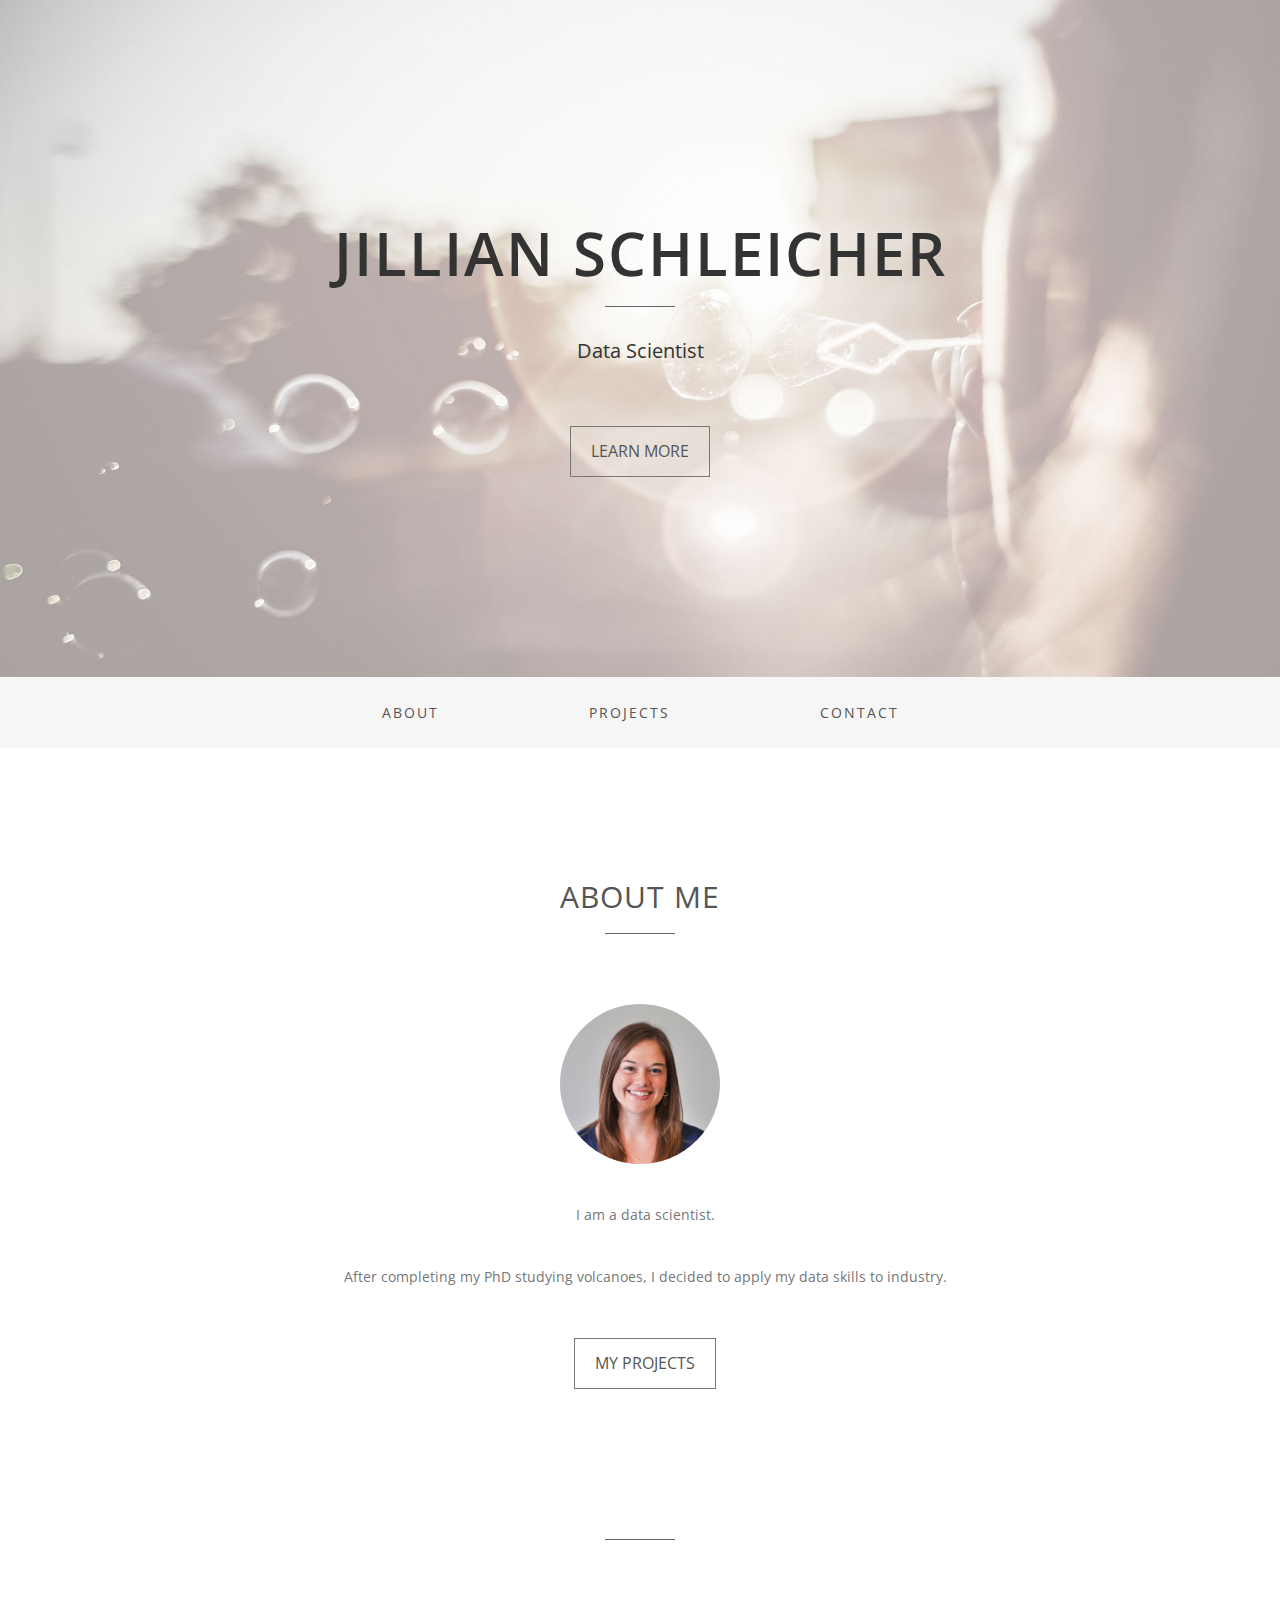
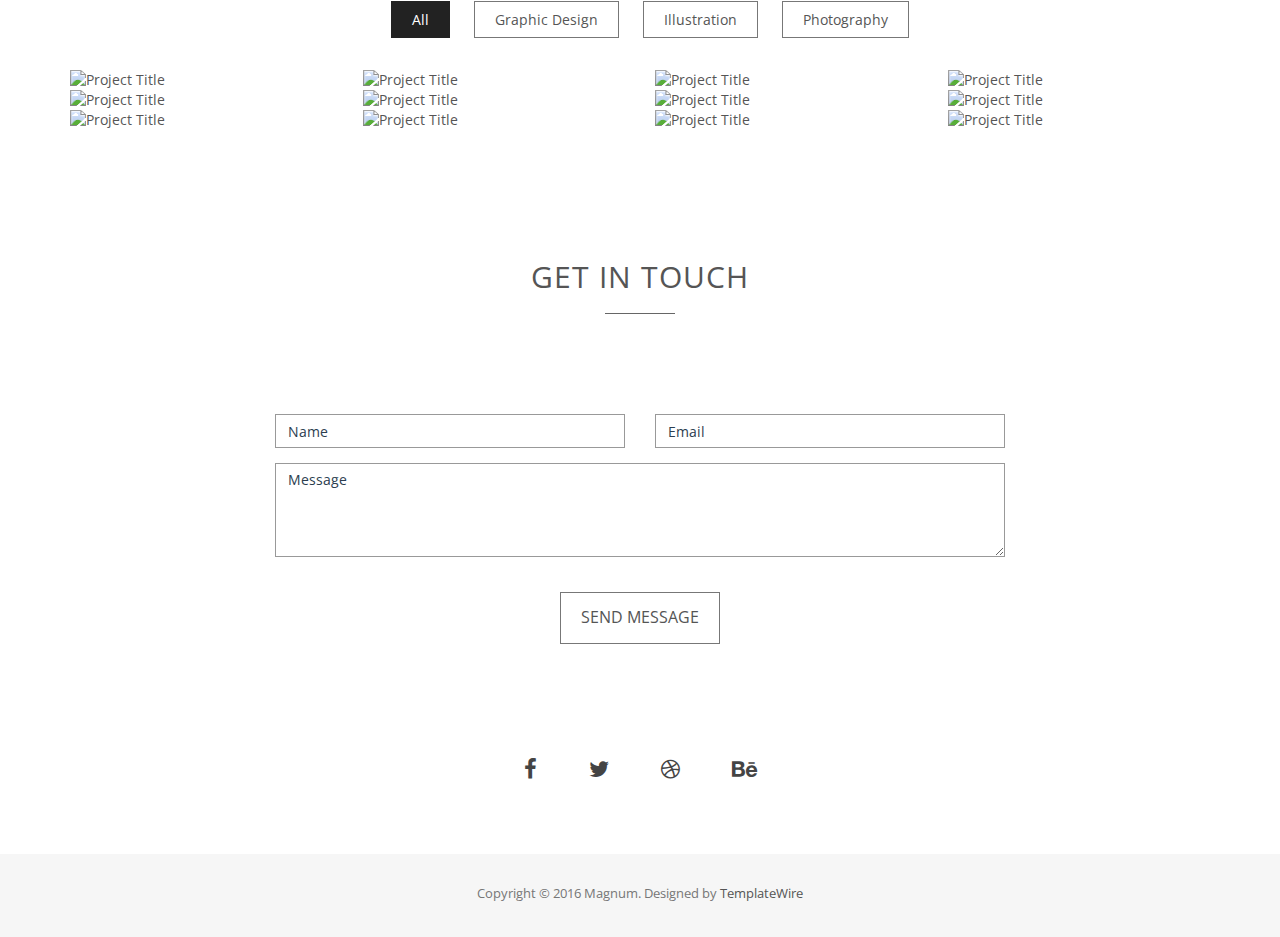
==== commit d3c15c11: "Changed font size, modified some more text, realized I broke the links to images somehow" ====
--- a/index.html
+++ b/index.html
@@ -81,9 +81,9 @@
       <div class="col-md-12 text-center"><img src="img/about.jpg" class="img-responsive"></div>
       <div class="col-md-8 col-md-offset-2">
         <div class="about-text">
-          <p>Lorem ipsum dolor sit amet, consectetur adipiscing elit. Duis sed dapibus leo nec ornare diam. Sed commodo nibh ante facilisis bibendum dolor feugiat at. Duis sed dapibus leo nec ornare diam commodo nibh.</p>
-          <p>Lorem ipsum dolor sit amet, consectetur adipiscing elit. Duis sed dapibus leo nec ornare diam. Sed commodo nibh ante facilisis bibendum dolor feugiat at. Duis sed dapibus leo nec ornare.</p>
-          <a href="#Projects" class="btn btn-default btn-lg page-scroll">My </a> </div>
+          <p>I am a data scientist.</p>
+          <p>After completing my PhD studying volcanoes, I decided to apply my data skills to industry.</p>
+          <a href="#Projects" class="btn btn-default btn-lg page-scroll">My Projects</a> </div>
       </div>
     </div>
   </div>
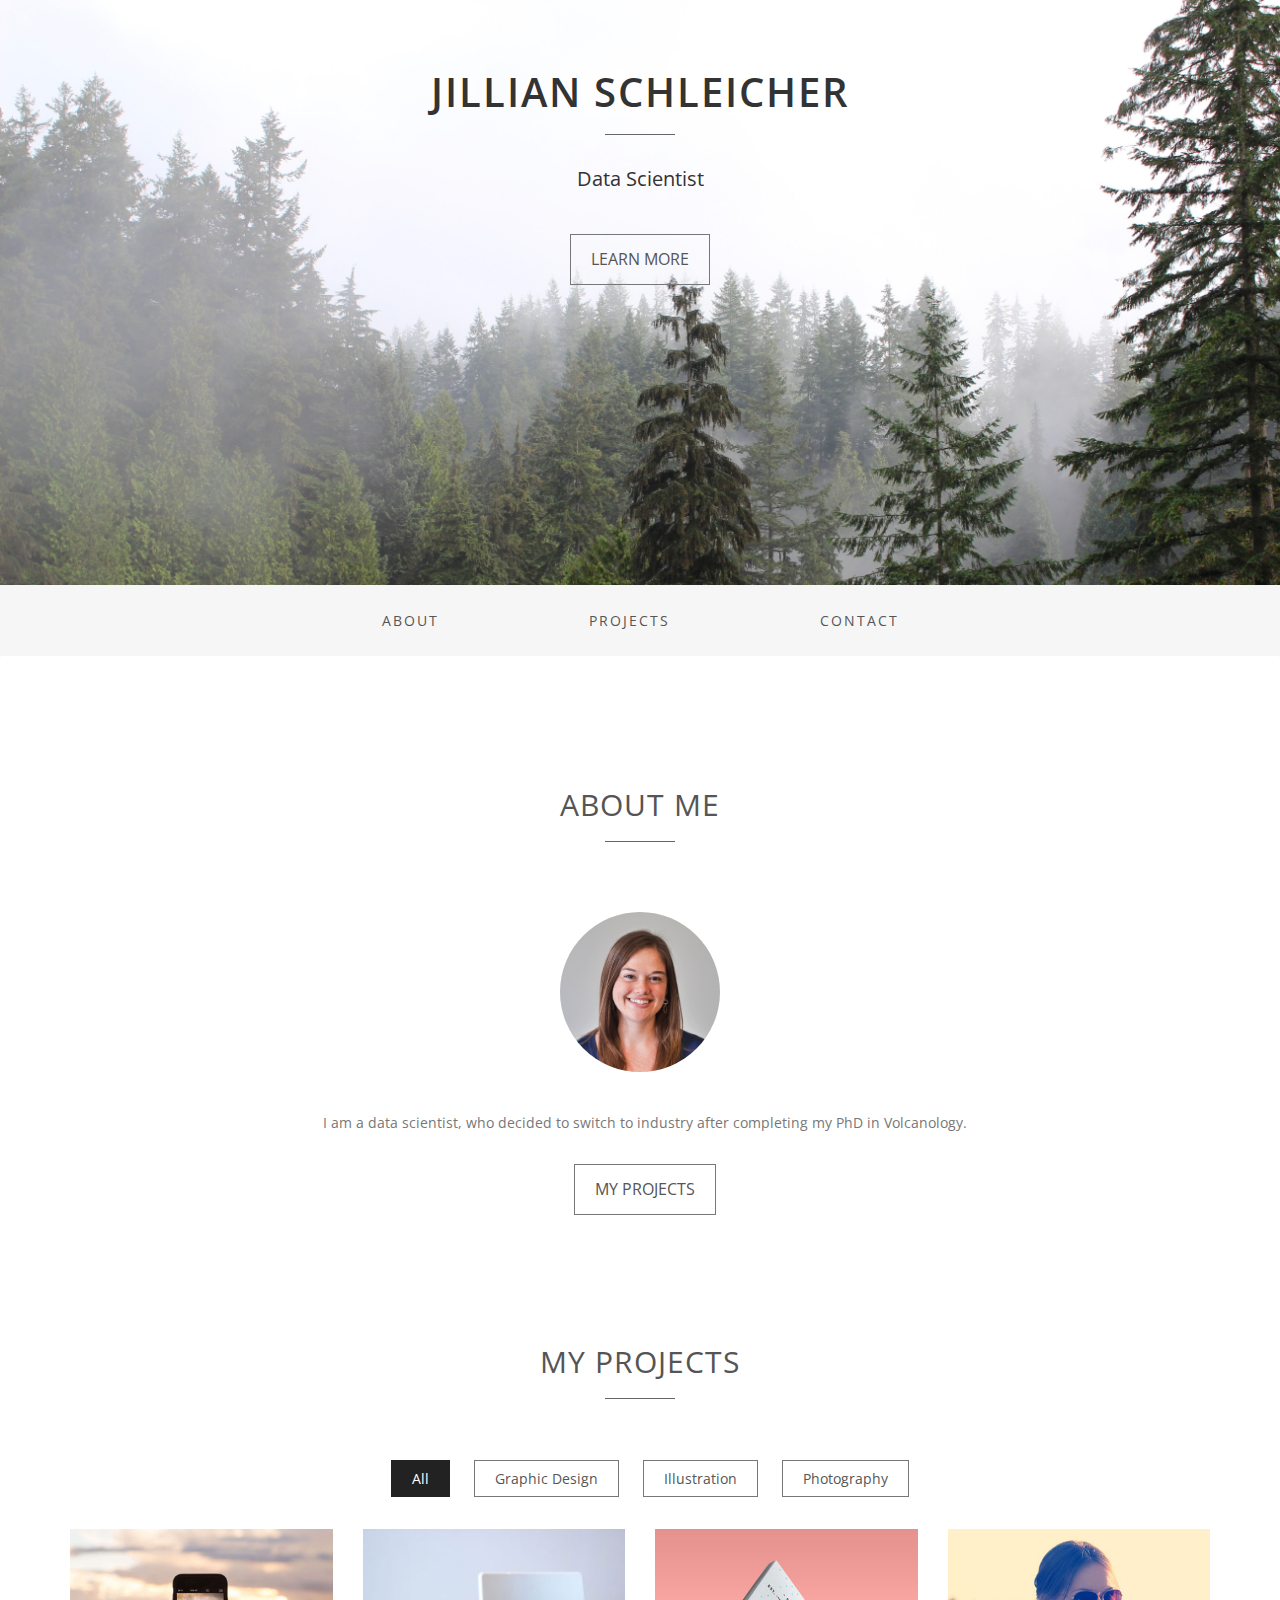
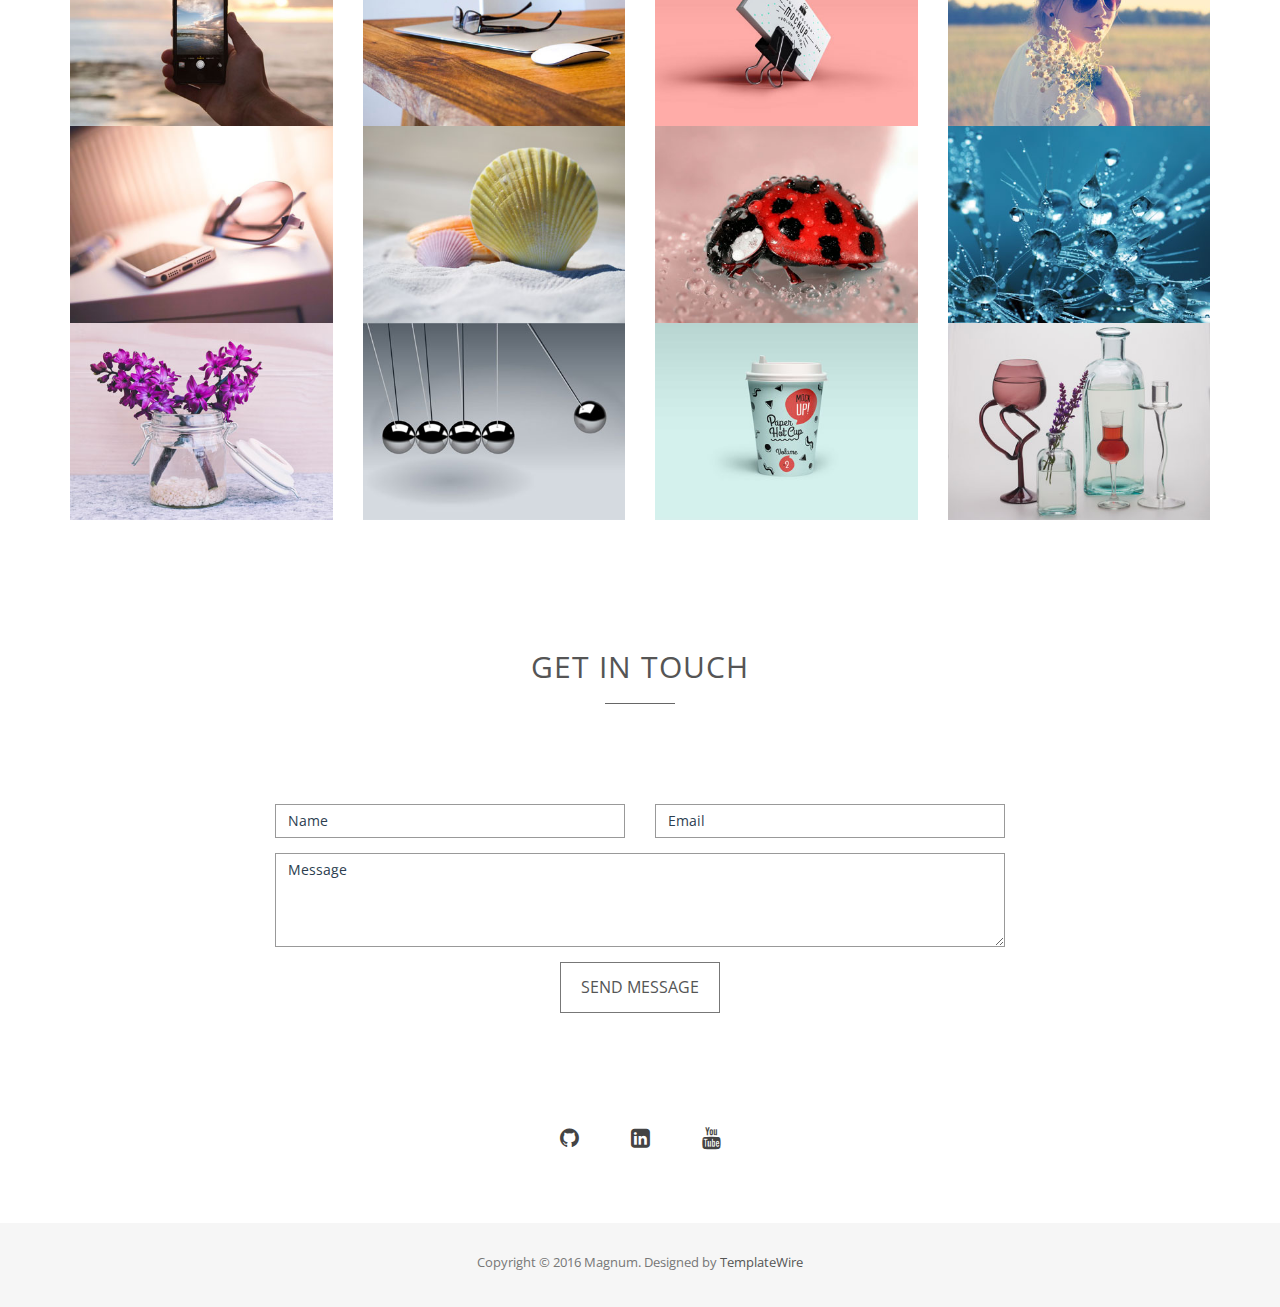
==== commit 9c6b13e6: "Committing and pushing changes I've been making to test out the email feature on the live website" ====
--- a/index.html
+++ b/index.html
@@ -63,7 +63,7 @@
           <!-- Hidden li included to remove active class from about link when scrolled up past about section -->
           <li class="hidden"> <a href="#page-top"></a> </li>
           <li> <a class="page-scroll" href="#about">About</a> </li>
-          <li> <a class="page-scroll" href="#Projects">Projects</a> </li>
+          <li> <a class="page-scroll" href="#projects">Projects</a> </li>
           <li> <a class="page-scroll" href="#contact">Contact</a> </li>
         </ul>
       </div>
@@ -81,18 +81,17 @@
       <div class="col-md-12 text-center"><img src="img/about.jpg" class="img-responsive"></div>
       <div class="col-md-8 col-md-offset-2">
         <div class="about-text">
-          <p>I am a data scientist.</p>
-          <p>After completing my PhD studying volcanoes, I decided to apply my data skills to industry.</p>
-          <a href="#Projects" class="btn btn-default btn-lg page-scroll">My Projects</a> </div>
-      </div>
-    </div>
-  </div>
-</div>
-<!--  Section -->
-<div id="">
+          <p>I am a data scientist, who decided to switch to industry after completing my PhD in Volcanology.</p>
+          <a href="#projects" class="btn btn-default btn-lg page-scroll">My Projects</a> </div>
+      </div>
+    </div>
+  </div>
+</div>
+<!-- projects Section -->
+<div id="projects">
   <div class="container">
     <div class="section-title text-center center">
-      <h2></h2>
+      <h2>My Projects</h2>
       <hr>
     </div>
     <div class="categories">
@@ -109,113 +108,113 @@
       <div class="clearfix"></div>
     </div>
     <div class="row">
-      <div class="-items">
-        <div class="col-sm-6 col-md-3 col-lg-3 graphic">
-          <div class="-item">
-            <div class="hover-bg"> <a href="img//01-large.jpg" title="Project Title" data-lightbox-gallery="gallery1">
-              <div class="hover-text">
-                <h4>Project Title</h4>
-              </div>
-              <img src="img//01-small.jpg" class="img-responsive" alt="Project Title"> </a> </div>
+      <div class="projects-items">
+        <div class="col-sm-6 col-md-3 col-lg-3 graphic">
+          <div class="projects-item">
+            <div class="hover-bg"> <a href="img/projects/01-large.jpg" title="Project Title" data-lightbox-gallery="gallery1">
+              <div class="hover-text">
+                <h4>Project Title</h4>
+              </div>
+              <img src="img/projects/01-small.jpg" class="img-responsive" alt="Project Title"> </a> </div>
           </div>
         </div>
         <div class="col-sm-6 col-md-3 col-lg-3 illustration">
-          <div class="-item">
-            <div class="hover-bg"> <a href="img//02-large.jpg" title="Project Title" data-lightbox-gallery="gallery1">
-              <div class="hover-text">
-                <h4>Project Title</h4>
-              </div>
-              <img src="img//02-small.jpg" class="img-responsive" alt="Project Title"> </a> </div>
-          </div>
-        </div>
-        <div class="col-sm-6 col-md-3 col-lg-3 graphic">
-          <div class="-item">
-            <div class="hover-bg"> <a href="img//03-large.jpg" title="Project Title" data-lightbox-gallery="gallery1">
-              <div class="hover-text">
-                <h4>Project Title</h4>
-              </div>
-              <img src="img//03-small.jpg" class="img-responsive" alt="Project Title"> </a> </div>
-          </div>
-        </div>
-        <div class="col-sm-6 col-md-3 col-lg-3 graphic">
-          <div class="-item">
-            <div class="hover-bg"> <a href="img//04-large.jpg" title="Project Title" data-lightbox-gallery="gallery1">
-              <div class="hover-text">
-                <h4>Project Title</h4>
-              </div>
-              <img src="img//04-small.jpg" class="img-responsive" alt="Project Title"> </a> </div>
+          <div class="projects-item">
+            <div class="hover-bg"> <a href="img/projects/02-large.jpg" title="Project Title" data-lightbox-gallery="gallery1">
+              <div class="hover-text">
+                <h4>Project Title</h4>
+              </div>
+              <img src="img/projects/02-small.jpg" class="img-responsive" alt="Project Title"> </a> </div>
+          </div>
+        </div>
+        <div class="col-sm-6 col-md-3 col-lg-3 graphic">
+          <div class="projects-item">
+            <div class="hover-bg"> <a href="img/projects/03-large.jpg" title="Project Title" data-lightbox-gallery="gallery1">
+              <div class="hover-text">
+                <h4>Project Title</h4>
+              </div>
+              <img src="img/projects/03-small.jpg" class="img-responsive" alt="Project Title"> </a> </div>
+          </div>
+        </div>
+        <div class="col-sm-6 col-md-3 col-lg-3 graphic">
+          <div class="projects-item">
+            <div class="hover-bg"> <a href="img/projects/04-large.jpg" title="Project Title" data-lightbox-gallery="gallery1">
+              <div class="hover-text">
+                <h4>Project Title</h4>
+              </div>
+              <img src="img/projects/04-small.jpg" class="img-responsive" alt="Project Title"> </a> </div>
           </div>
         </div>
         <div class="col-sm-6 col-md-3 col-lg-3 illustration">
-          <div class="-item">
-            <div class="hover-bg"> <a href="img//05-large.jpg" title="Project Title" data-lightbox-gallery="gallery1">
-              <div class="hover-text">
-                <h4>Project Title</h4>
-              </div>
-              <img src="img//05-small.jpg" class="img-responsive" alt="Project Title"> </a> </div>
-          </div>
-        </div>
-        <div class="col-sm-6 col-md-3 col-lg-3 photography">
-          <div class="-item">
-            <div class="hover-bg"> <a href="img//06-large.jpg" title="Project Title" data-lightbox-gallery="gallery1">
-              <div class="hover-text">
-                <h4>Project Title</h4>
-              </div>
-              <img src="img//06-small.jpg" class="img-responsive" alt="Project Title"> </a> </div>
-          </div>
-        </div>
-        <div class="col-sm-6 col-md-3 col-lg-3 photography">
-          <div class="-item">
-            <div class="hover-bg"> <a href="img//07-large.jpg" title="Project Title" data-lightbox-gallery="gallery1">
-              <div class="hover-text">
-                <h4>Project Title</h4>
-              </div>
-              <img src="img//07-small.jpg" class="img-responsive" alt="Project Title"> </a> </div>
-          </div>
-        </div>
-        <div class="col-sm-6 col-md-3 col-lg-3 graphic">
-          <div class="-item">
-            <div class="hover-bg"> <a href="img//08-large.jpg" title="Project Title" data-lightbox-gallery="gallery1">
-              <div class="hover-text">
-                <h4>Project Title</h4>
-              </div>
-              <img src="img//08-small.jpg" class="img-responsive" alt="Project Title"> </a> </div>
+          <div class="projects-item">
+            <div class="hover-bg"> <a href="img/projects/05-large.jpg" title="Project Title" data-lightbox-gallery="gallery1">
+              <div class="hover-text">
+                <h4>Project Title</h4>
+              </div>
+              <img src="img/projects/05-small.jpg" class="img-responsive" alt="Project Title"> </a> </div>
+          </div>
+        </div>
+        <div class="col-sm-6 col-md-3 col-lg-3 photography">
+          <div class="projects-item">
+            <div class="hover-bg"> <a href="img/projects/06-large.jpg" title="Project Title" data-lightbox-gallery="gallery1">
+              <div class="hover-text">
+                <h4>Project Title</h4>
+              </div>
+              <img src="img/projects/06-small.jpg" class="img-responsive" alt="Project Title"> </a> </div>
+          </div>
+        </div>
+        <div class="col-sm-6 col-md-3 col-lg-3 photography">
+          <div class="projects-item">
+            <div class="hover-bg"> <a href="img/projects/07-large.jpg" title="Project Title" data-lightbox-gallery="gallery1">
+              <div class="hover-text">
+                <h4>Project Title</h4>
+              </div>
+              <img src="img/projects/07-small.jpg" class="img-responsive" alt="Project Title"> </a> </div>
+          </div>
+        </div>
+        <div class="col-sm-6 col-md-3 col-lg-3 graphic">
+          <div class="projects-item">
+            <div class="hover-bg"> <a href="img/projects/08-large.jpg" title="Project Title" data-lightbox-gallery="gallery1">
+              <div class="hover-text">
+                <h4>Project Title</h4>
+              </div>
+              <img src="img/projects/08-small.jpg" class="img-responsive" alt="Project Title"> </a> </div>
           </div>
         </div>
         <div class="col-sm-6 col-md-3 col-lg-3 illustration">
-          <div class="-item">
-            <div class="hover-bg"> <a href="img//09-large.jpg" title="Project Title" data-lightbox-gallery="gallery1">
-              <div class="hover-text">
-                <h4>Project Title</h4>
-              </div>
-              <img src="img//09-small.jpg" class="img-responsive" alt="Project Title"> </a> </div>
-          </div>
-        </div>
-        <div class="col-sm-6 col-md-3 col-lg-3 photography">
-          <div class="-item">
-            <div class="hover-bg"> <a href="img//10-large.jpg" title="Project Title" data-lightbox-gallery="gallery1">
-              <div class="hover-text">
-                <h4>Project Title</h4>
-              </div>
-              <img src="img//10-small.jpg" class="img-responsive" alt="Project Title"> </a> </div>
-          </div>
-        </div>
-        <div class="col-sm-6 col-md-3 col-lg-3 photography">
-          <div class="-item">
-            <div class="hover-bg"> <a href="img//11-large.jpg" title="Project Title" data-lightbox-gallery="gallery1">
-              <div class="hover-text">
-                <h4>Project Title</h4>
-              </div>
-              <img src="img//11-small.jpg" class="img-responsive" alt="Project Title"> </a> </div>
-          </div>
-        </div>
-        <div class="col-sm-6 col-md-3 col-lg-3 graphic">
-          <div class="-item">
-            <div class="hover-bg"> <a href="img//12-large.jpg" title="Project Title" data-lightbox-gallery="gallery1">
-              <div class="hover-text">
-                <h4>Project Title</h4>
-              </div>
-              <img src="img//12-small.jpg" class="img-responsive" alt="Project Title"> </a> </div>
+          <div class="projects-item">
+            <div class="hover-bg"> <a href="img/projects/09-large.jpg" title="Project Title" data-lightbox-gallery="gallery1">
+              <div class="hover-text">
+                <h4>Project Title</h4>
+              </div>
+              <img src="img/projects/09-small.jpg" class="img-responsive" alt="Project Title"> </a> </div>
+          </div>
+        </div>
+        <div class="col-sm-6 col-md-3 col-lg-3 photography">
+          <div class="projects-item">
+            <div class="hover-bg"> <a href="img/projects/10-large.jpg" title="Project Title" data-lightbox-gallery="gallery1">
+              <div class="hover-text">
+                <h4>Project Title</h4>
+              </div>
+              <img src="img/projects/10-small.jpg" class="img-responsive" alt="Project Title"> </a> </div>
+          </div>
+        </div>
+        <div class="col-sm-6 col-md-3 col-lg-3 photography">
+          <div class="projects-item">
+            <div class="hover-bg"> <a href="img/projects/11-large.jpg" title="Project Title" data-lightbox-gallery="gallery1">
+              <div class="hover-text">
+                <h4>Project Title</h4>
+              </div>
+              <img src="img/projects/11-small.jpg" class="img-responsive" alt="Project Title"> </a> </div>
+          </div>
+        </div>
+        <div class="col-sm-6 col-md-3 col-lg-3 graphic">
+          <div class="projects-item">
+            <div class="hover-bg"> <a href="img/projects/12-large.jpg" title="Project Title" data-lightbox-gallery="gallery1">
+              <div class="hover-text">
+                <h4>Project Title</h4>
+              </div>
+              <img src="img/projects/12-small.jpg" class="img-responsive" alt="Project Title"> </a> </div>
           </div>
         </div>
       </div>
@@ -254,10 +253,9 @@
       </form>
       <div class="social">
         <ul>
-          <li><a href="#"><i class="fa fa-facebook"></i></a></li>
-          <li><a href="#"><i class="fa fa-twitter"></i></a></li>
-          <li><a href="#"><i class="fa fa-dribbble"></i></a></li>
-          <li><a href="#"><i class="fa fa-behance"></i></a></li>
+          <li><a href="https://github.com/jmschleicher11"><i class="fa fa-github"></i></a></li>
+          <li><a href="https://www.linkedin.com/in/jillian-schleicher/"><i class="fa fa-linkedin-square"></i></a></li>
+          <li><a href="https://www.youtube.com/channel/UCqGw4RT7J3ptN88zyoJSFWA"><i class="fa fa-youtube"></i></a></li>
         </ul>
       </div>
     </div>
--- a/css/style.css
+++ b/css/style.css
@@ -135,7 +135,6 @@
 	margin: 0;
 	font-size: 16px;
 	border-radius: 0;
-	margin-top: 20px;
 }
 .btn-default:hover, .btn-default:focus, .btn-default.focus, .btn-default:active, .btn-default.active {
 	color: #fff;
@@ -160,7 +159,7 @@
 	padding: 10px 0 40px 0;
 }
 .intro h1 {
-	font-size: 60px;
+	font-size: 40px;
 	font-weight: 600;
 	letter-spacing: 2px;
 	text-transform: uppercase;
@@ -173,8 +172,8 @@
 	margin-top: 20px;
 }
 header .intro-text {
-	padding-top: 200px;
-	padding-bottom: 200px;
+	padding-top: 50px;
+	padding-bottom: 300px;
 }
 /* About Section */
 #about {
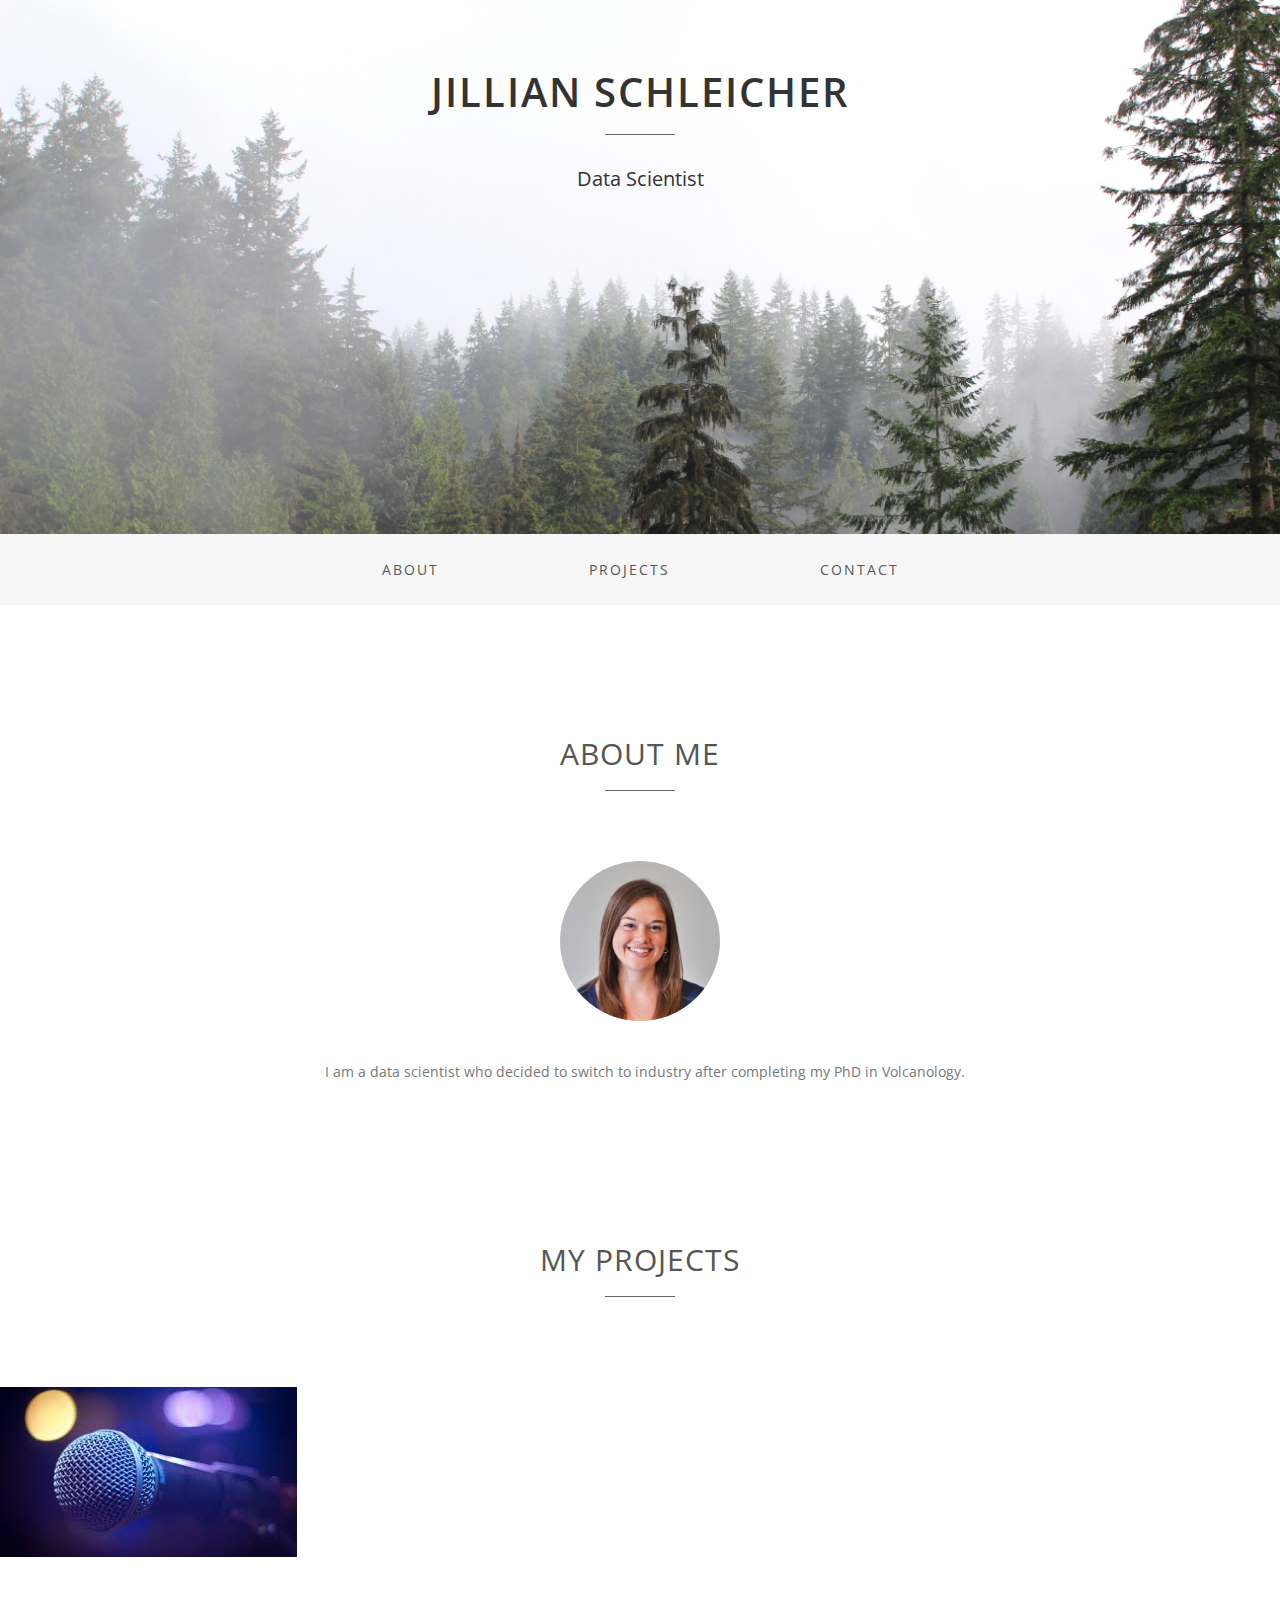
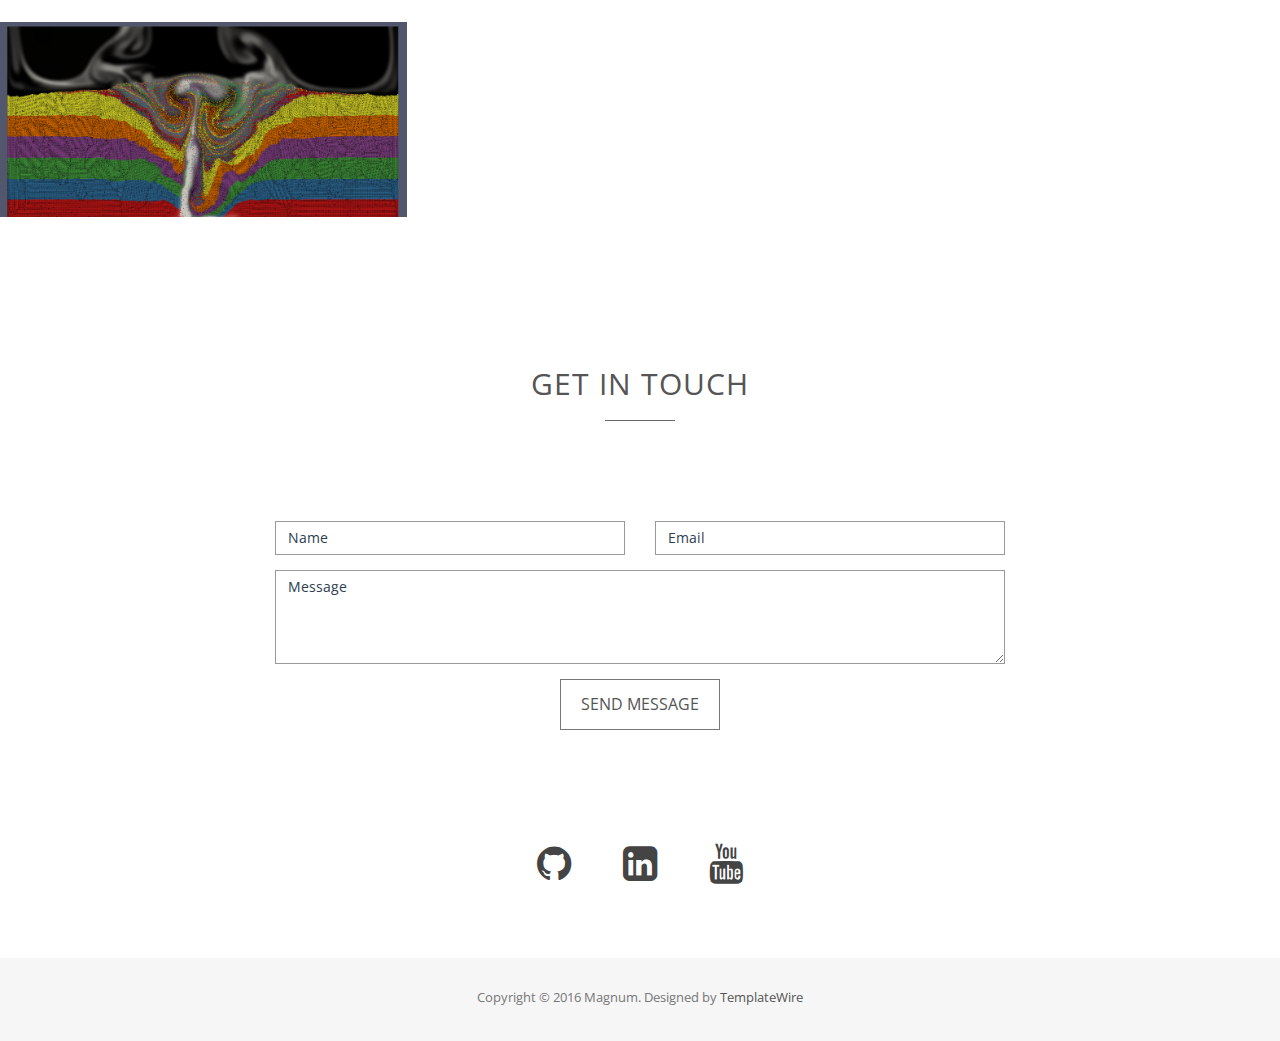
==== commit a1392f0d: "Committing changes with new webpages for projects, plus lots of aesthetic changes on index page" ====
--- a/index.html
+++ b/index.html
@@ -44,7 +44,7 @@
           <h1>Jillian Schleicher</h1>
           <hr>
           <p>Data Scientist</p>
-          <a href="#about" class="btn btn-default btn-lg page-scroll">Learn More</a> </div>
+<!--          <a href="#about" class="btn btn-default btn-lg page-scroll">Learn More</a> --> </div>
       </div>
     </div>
   </div>
@@ -81,8 +81,8 @@
       <div class="col-md-12 text-center"><img src="img/about.jpg" class="img-responsive"></div>
       <div class="col-md-8 col-md-offset-2">
         <div class="about-text">
-          <p>I am a data scientist, who decided to switch to industry after completing my PhD in Volcanology.</p>
-          <a href="#projects" class="btn btn-default btn-lg page-scroll">My Projects</a> </div>
+          <p>I am a data scientist who decided to switch to industry after completing my PhD in Volcanology.</p>
+<!--          <a href="#projects" class="btn btn-default btn-lg page-scroll">My Projects</a> --> </div>
       </div>
     </div>
   </div>
@@ -94,7 +94,7 @@
       <h2>My Projects</h2>
       <hr>
     </div>
-    <div class="categories">
+<!--    <div class="categories">
       <ul class="cat">
         <li>
           <ol class="type">
@@ -106,83 +106,96 @@
         </li>
       </ul>
       <div class="clearfix"></div>
+-->
     </div>
     <div class="row">
-      <div class="projects-items">
-        <div class="col-sm-6 col-md-3 col-lg-3 graphic">
-          <div class="projects-item">
-            <div class="hover-bg"> <a href="img/projects/01-large.jpg" title="Project Title" data-lightbox-gallery="gallery1">
-              <div class="hover-text">
-                <h4>Project Title</h4>
-              </div>
-              <img src="img/projects/01-small.jpg" class="img-responsive" alt="Project Title"> </a> </div>
+      <div class="portfolio-items">
+        <!--<div class="col-sm-6 col-md-3 col-lg-4 graphic">-->
+        <div class="col-md-4 graphic">
+          <div class="portfolio-item">
+            <div class="hover-bg"> <a href="karaoke_compass.html" title="Karaoke Compass" data-lightbox-gallery="gallery1">
+              <div class="hover-text">
+                <h4>Karaoke Compass</h4>
+              </div>
+              <img src="img/projects/karaoke_compass.jpeg" class="img-responsive" alt="Project Title"> </a>
+            </div>
+          </div>
+        </div>
+      </div>
+        <!--<div class="col-sm-6 col-md-3 col-lg-4 graphic">-->
+      <div class="portfolio-items">
+        <div class="col-lg-4 graphic">
+          <div class ="portfolio-item">
+            <div class="hover-bg"> <a href="magma_mixing.html" title="Magma Mixing" data-lightbox-gallery="gallery1">
+              <div class="hover-text">
+                <h4>Magma Mixing</h4>
+              </div>
+              <img src="img/projects/mixing_bowl.png" class="img-responsive" alt="Project Title"> </a>
+            </div>
+          </div>
+            <!--<i class="fa fa-music"></i> </a> </div>-->
+            <!--<img src="img/projects/mixing_bowl.png" class="img-responsive" alt="Project Title"> </a> </div>-->
+        </div>
+      </div>
+    </div>
+
+<!--
+        <div class="col-sm-6 col-md-3 col-lg-3 graphic">
+          <div class="projects-item">
+            <div class="hover-bg"> <a href="img/projects/03-large.jpg" title="Project Title" data-lightbox-gallery="gallery1">
+              <div class="hover-text">
+                <h4>Project Title</h4>
+              </div>
+              <img src="img/projects/03-small.jpg" class="img-responsive" alt="Project Title"> </a> </div>
+          </div>
+        </div>
+        <div class="col-sm-6 col-md-3 col-lg-3 graphic">
+          <div class="projects-item">
+            <div class="hover-bg"> <a href="img/projects/04-large.jpg" title="Project Title" data-lightbox-gallery="gallery1">
+              <div class="hover-text">
+                <h4>Project Title</h4>
+              </div>
+              <img src="img/projects/04-small.jpg" class="img-responsive" alt="Project Title"> </a> </div>
           </div>
         </div>
         <div class="col-sm-6 col-md-3 col-lg-3 illustration">
           <div class="projects-item">
-            <div class="hover-bg"> <a href="img/projects/02-large.jpg" title="Project Title" data-lightbox-gallery="gallery1">
-              <div class="hover-text">
-                <h4>Project Title</h4>
-              </div>
-              <img src="img/projects/02-small.jpg" class="img-responsive" alt="Project Title"> </a> </div>
-          </div>
-        </div>
-        <div class="col-sm-6 col-md-3 col-lg-3 graphic">
-          <div class="projects-item">
-            <div class="hover-bg"> <a href="img/projects/03-large.jpg" title="Project Title" data-lightbox-gallery="gallery1">
-              <div class="hover-text">
-                <h4>Project Title</h4>
-              </div>
-              <img src="img/projects/03-small.jpg" class="img-responsive" alt="Project Title"> </a> </div>
-          </div>
-        </div>
-        <div class="col-sm-6 col-md-3 col-lg-3 graphic">
-          <div class="projects-item">
-            <div class="hover-bg"> <a href="img/projects/04-large.jpg" title="Project Title" data-lightbox-gallery="gallery1">
-              <div class="hover-text">
-                <h4>Project Title</h4>
-              </div>
-              <img src="img/projects/04-small.jpg" class="img-responsive" alt="Project Title"> </a> </div>
+            <div class="hover-bg"> <a href="img/projects/05-large.jpg" title="Project Title" data-lightbox-gallery="gallery1">
+              <div class="hover-text">
+                <h4>Project Title</h4>
+              </div>
+              <img src="img/projects/05-small.jpg" class="img-responsive" alt="Project Title"> </a> </div>
+          </div>
+        </div>
+        <div class="col-sm-6 col-md-3 col-lg-3 photography">
+          <div class="projects-item">
+            <div class="hover-bg"> <a href="img/projects/06-large.jpg" title="Project Title" data-lightbox-gallery="gallery1">
+              <div class="hover-text">
+                <h4>Project Title</h4>
+              </div>
+              <img src="img/projects/06-small.jpg" class="img-responsive" alt="Project Title"> </a> </div>
+          </div>
+        </div>
+        <div class="col-sm-6 col-md-3 col-lg-3 photography">
+          <div class="projects-item">
+            <div class="hover-bg"> <a href="img/projects/07-large.jpg" title="Project Title" data-lightbox-gallery="gallery1">
+              <div class="hover-text">
+                <h4>Project Title</h4>
+              </div>
+              <img src="img/projects/07-small.jpg" class="img-responsive" alt="Project Title"> </a> </div>
+          </div>
+        </div>
+        <div class="col-sm-6 col-md-3 col-lg-3 graphic">
+          <div class="projects-item">
+            <div class="hover-bg"> <a href="img/projects/08-large.jpg" title="Project Title" data-lightbox-gallery="gallery1">
+              <div class="hover-text">
+                <h4>Project Title</h4>
+              </div>
+              <img src="img/projects/08-small.jpg" class="img-responsive" alt="Project Title"> </a> </div>
           </div>
         </div>
         <div class="col-sm-6 col-md-3 col-lg-3 illustration">
           <div class="projects-item">
-            <div class="hover-bg"> <a href="img/projects/05-large.jpg" title="Project Title" data-lightbox-gallery="gallery1">
-              <div class="hover-text">
-                <h4>Project Title</h4>
-              </div>
-              <img src="img/projects/05-small.jpg" class="img-responsive" alt="Project Title"> </a> </div>
-          </div>
-        </div>
-        <div class="col-sm-6 col-md-3 col-lg-3 photography">
-          <div class="projects-item">
-            <div class="hover-bg"> <a href="img/projects/06-large.jpg" title="Project Title" data-lightbox-gallery="gallery1">
-              <div class="hover-text">
-                <h4>Project Title</h4>
-              </div>
-              <img src="img/projects/06-small.jpg" class="img-responsive" alt="Project Title"> </a> </div>
-          </div>
-        </div>
-        <div class="col-sm-6 col-md-3 col-lg-3 photography">
-          <div class="projects-item">
-            <div class="hover-bg"> <a href="img/projects/07-large.jpg" title="Project Title" data-lightbox-gallery="gallery1">
-              <div class="hover-text">
-                <h4>Project Title</h4>
-              </div>
-              <img src="img/projects/07-small.jpg" class="img-responsive" alt="Project Title"> </a> </div>
-          </div>
-        </div>
-        <div class="col-sm-6 col-md-3 col-lg-3 graphic">
-          <div class="projects-item">
-            <div class="hover-bg"> <a href="img/projects/08-large.jpg" title="Project Title" data-lightbox-gallery="gallery1">
-              <div class="hover-text">
-                <h4>Project Title</h4>
-              </div>
-              <img src="img/projects/08-small.jpg" class="img-responsive" alt="Project Title"> </a> </div>
-          </div>
-        </div>
-        <div class="col-sm-6 col-md-3 col-lg-3 illustration">
-          <div class="projects-item">
             <div class="hover-bg"> <a href="img/projects/09-large.jpg" title="Project Title" data-lightbox-gallery="gallery1">
               <div class="hover-text">
                 <h4>Project Title</h4>
@@ -216,9 +229,9 @@
               </div>
               <img src="img/projects/12-small.jpg" class="img-responsive" alt="Project Title"> </a> </div>
           </div>
-        </div>
-      </div>
-    </div>
+        </div> -->
+      <!--</div>-->
+
   </div>
 </div>
 <!-- Contact Section -->
--- a/css/style.css
+++ b/css/style.css
@@ -205,10 +205,15 @@
 }
 ul.cat li {
 	display: inline-block;
+	margin-left: 30 px;
+  margin-right: 30 px;
+
 }
 ol.type li {
 	display: inline-block;
-	margin-left: 20px;
+	margin-left: 30 px;
+	margin-right: 30 px;
+	width: 50%;
 }
 ol.type li a {
 	border: 1px solid #777;
@@ -257,7 +262,7 @@
 	transition-property: transform, opacity;
 }
 .portfolio-item {
-	margin: 15px 0;
+	margin: 20px 0;
 	-webkit-transition: all 0.5s ease-out;
 	-moz-transition: all 0.5s ease-out;
 	-ms-transition: all 0.5s ease-out;
@@ -388,7 +393,7 @@
 	margin: 0 20px;
 }
 #contact .social i.fa {
-	font-size: 22px;
+	font-size: 40px;
 	padding: 4px;
 	color: #444;
 	transition: all 0.5s;
@@ -421,3 +426,9 @@
 #footer a:hover {
 	color: #000;
 }
+.center {
+    display: block;
+    margin-left: auto;
+    margin-right: auto;
+    width: 50%;
+}
